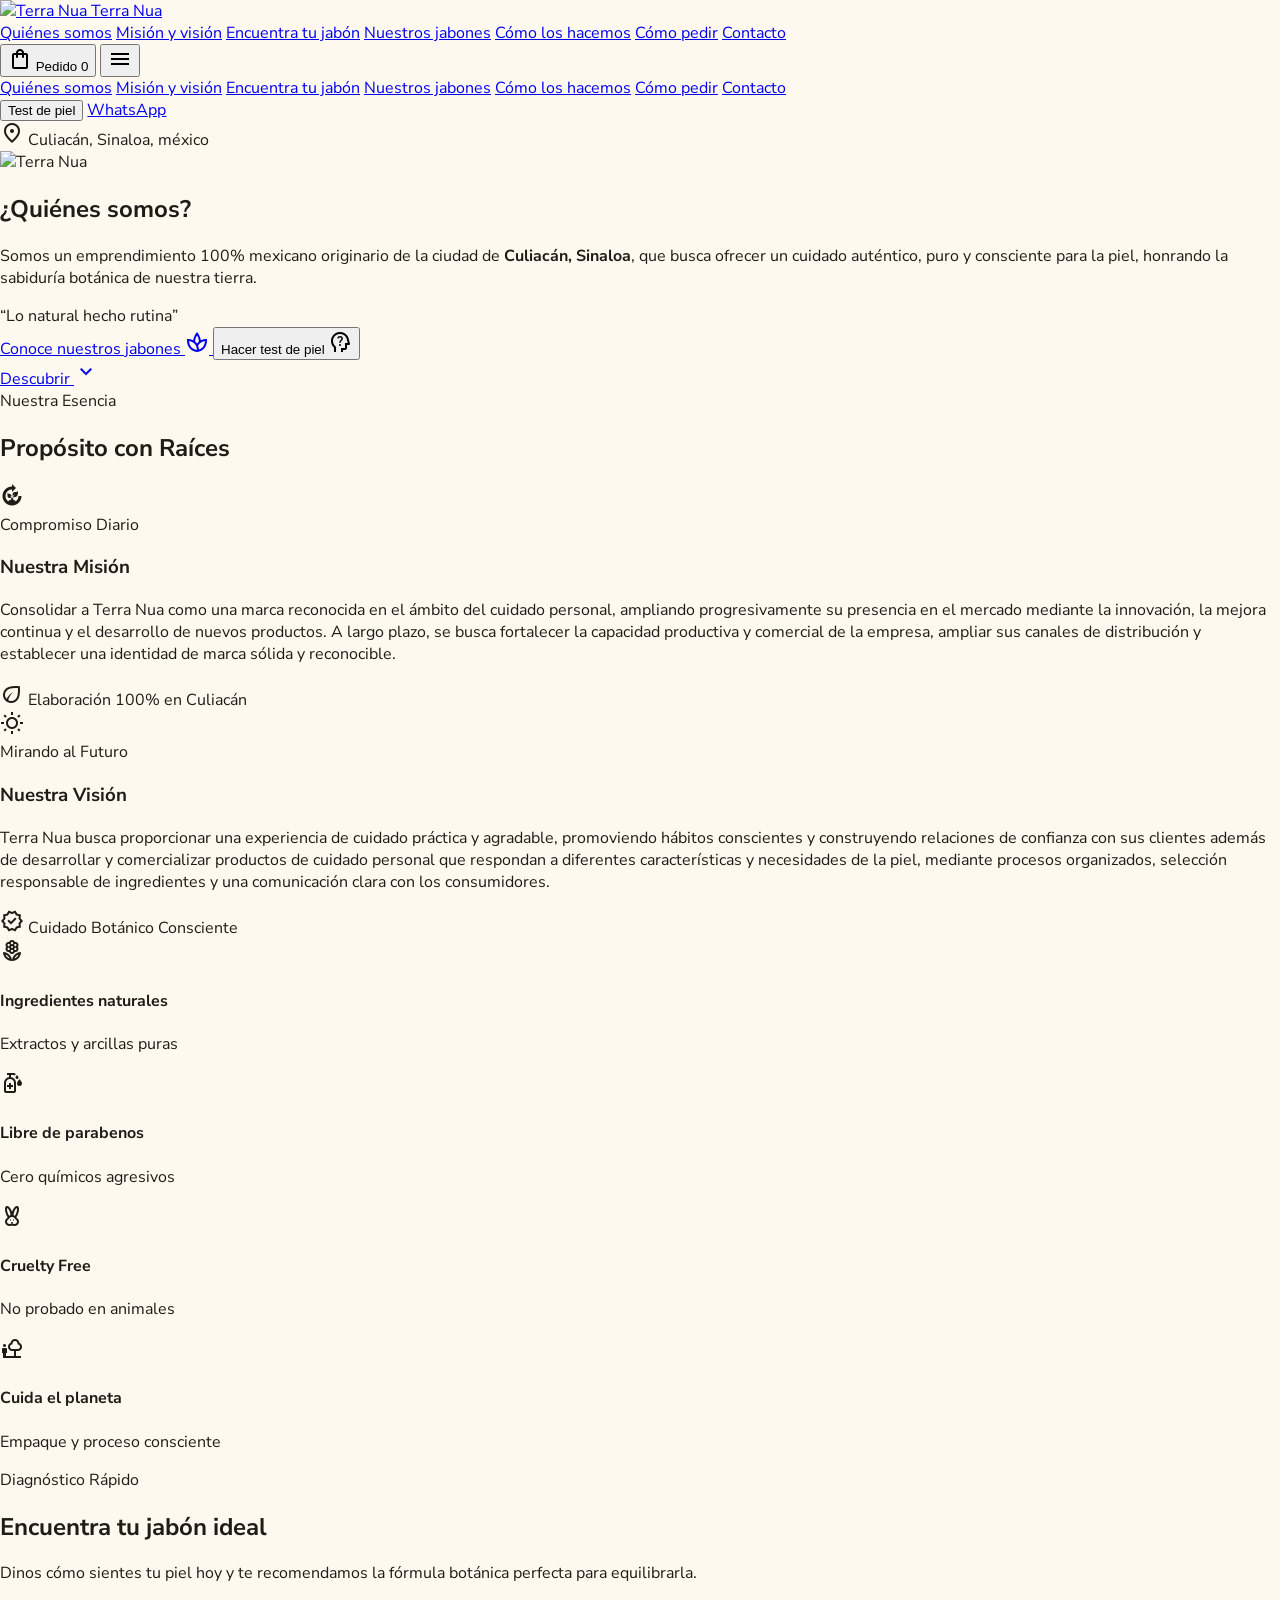
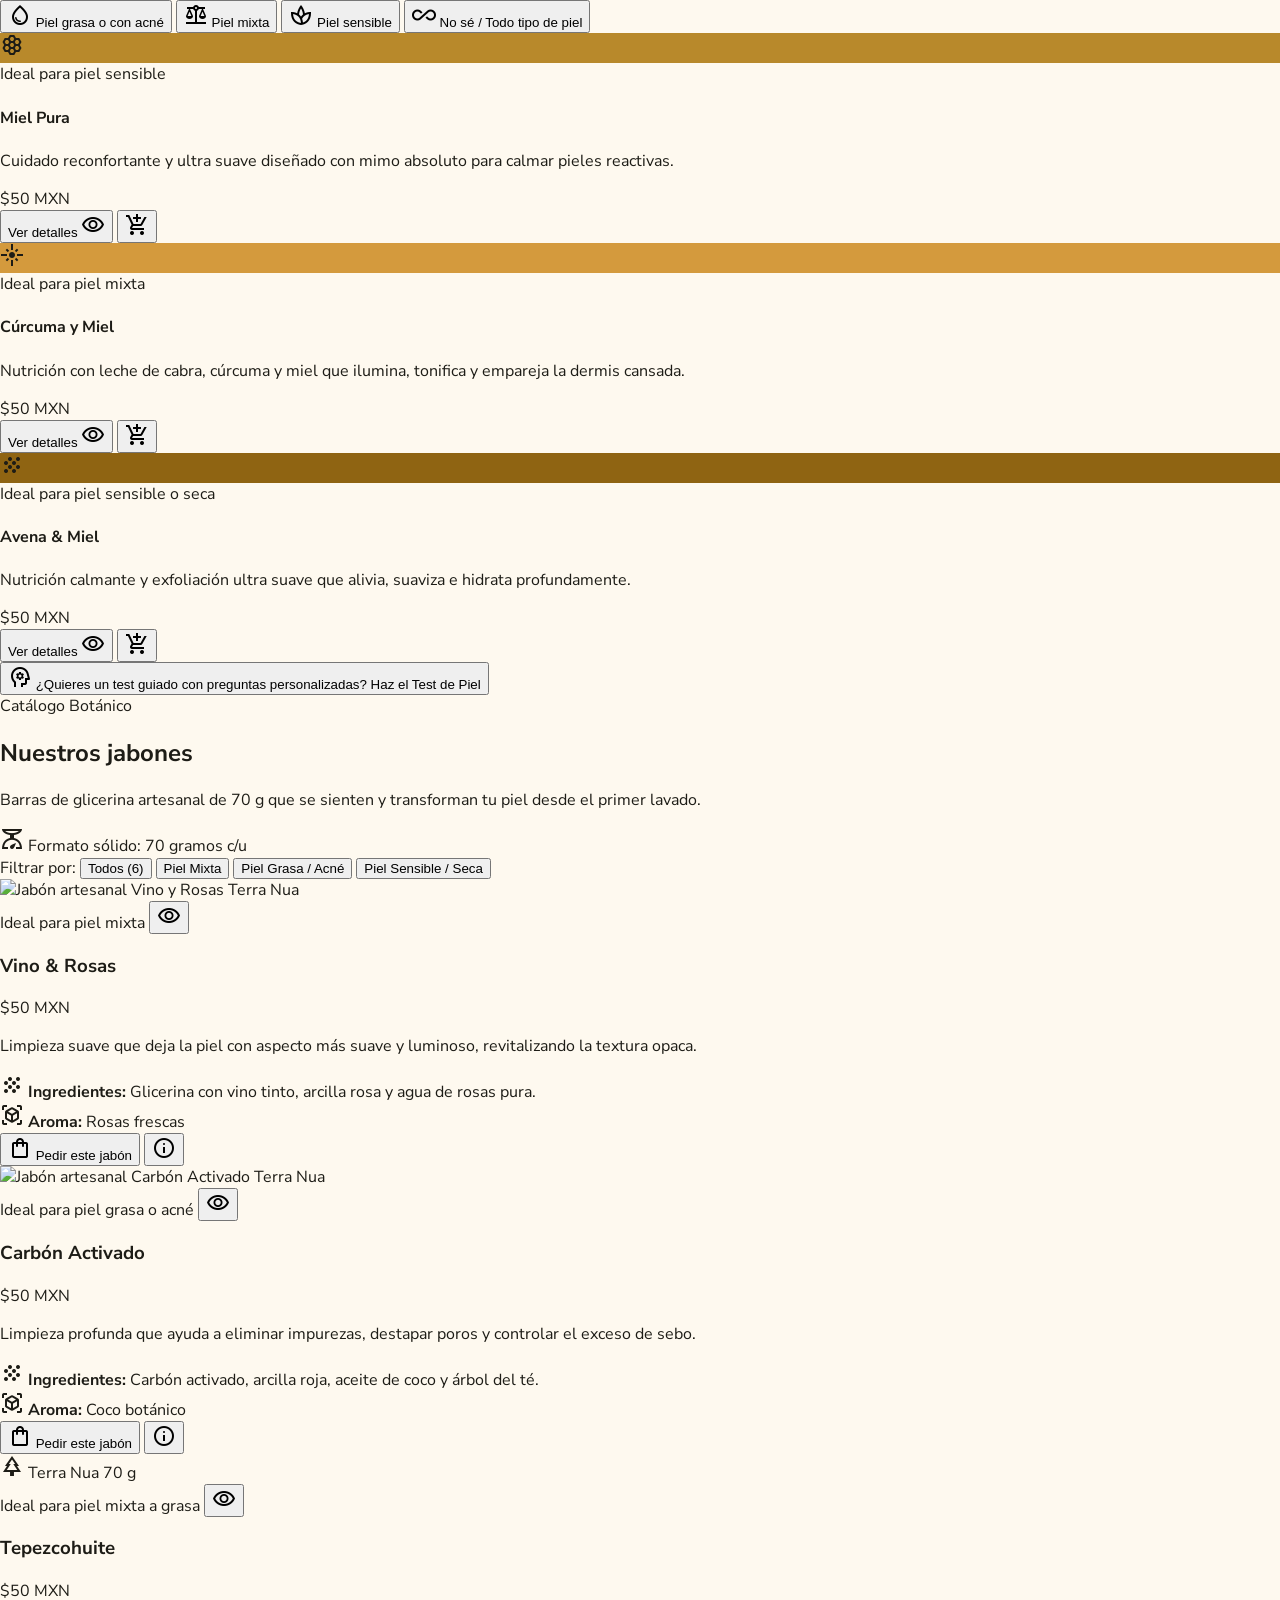
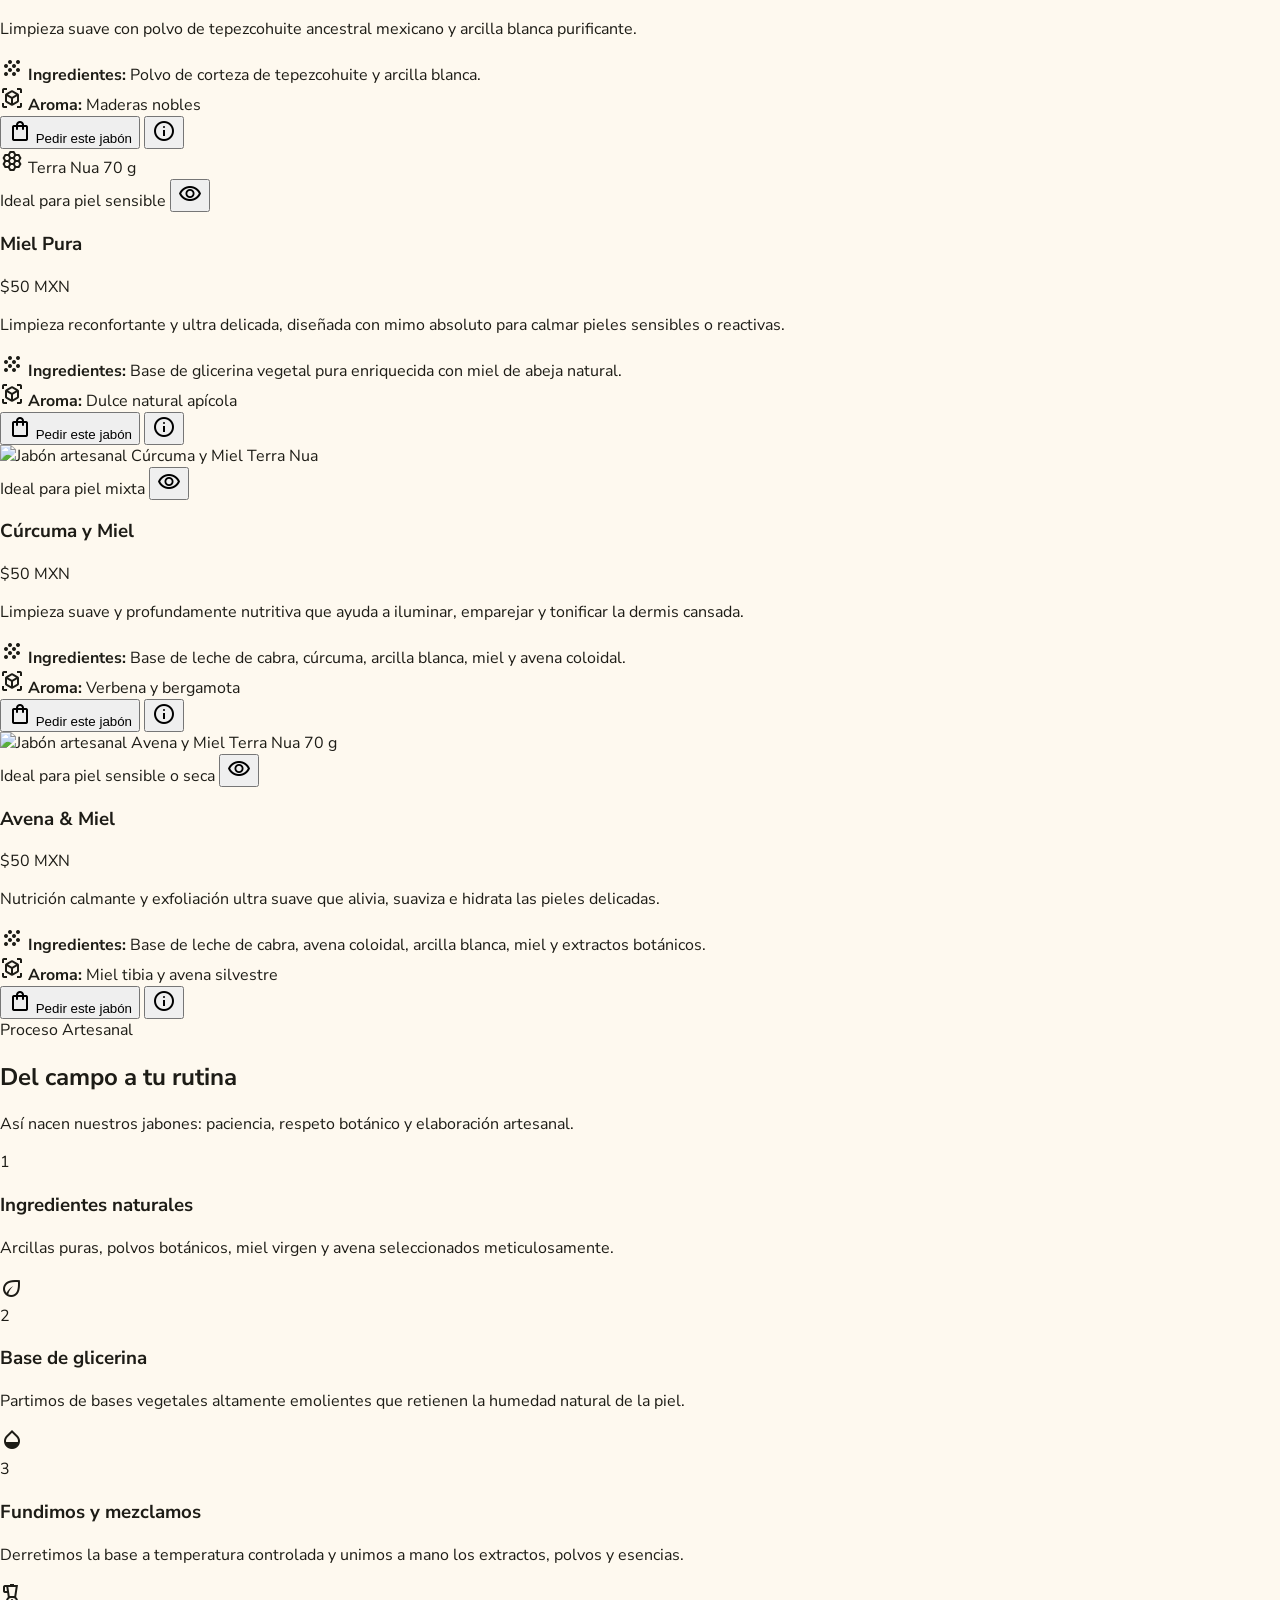
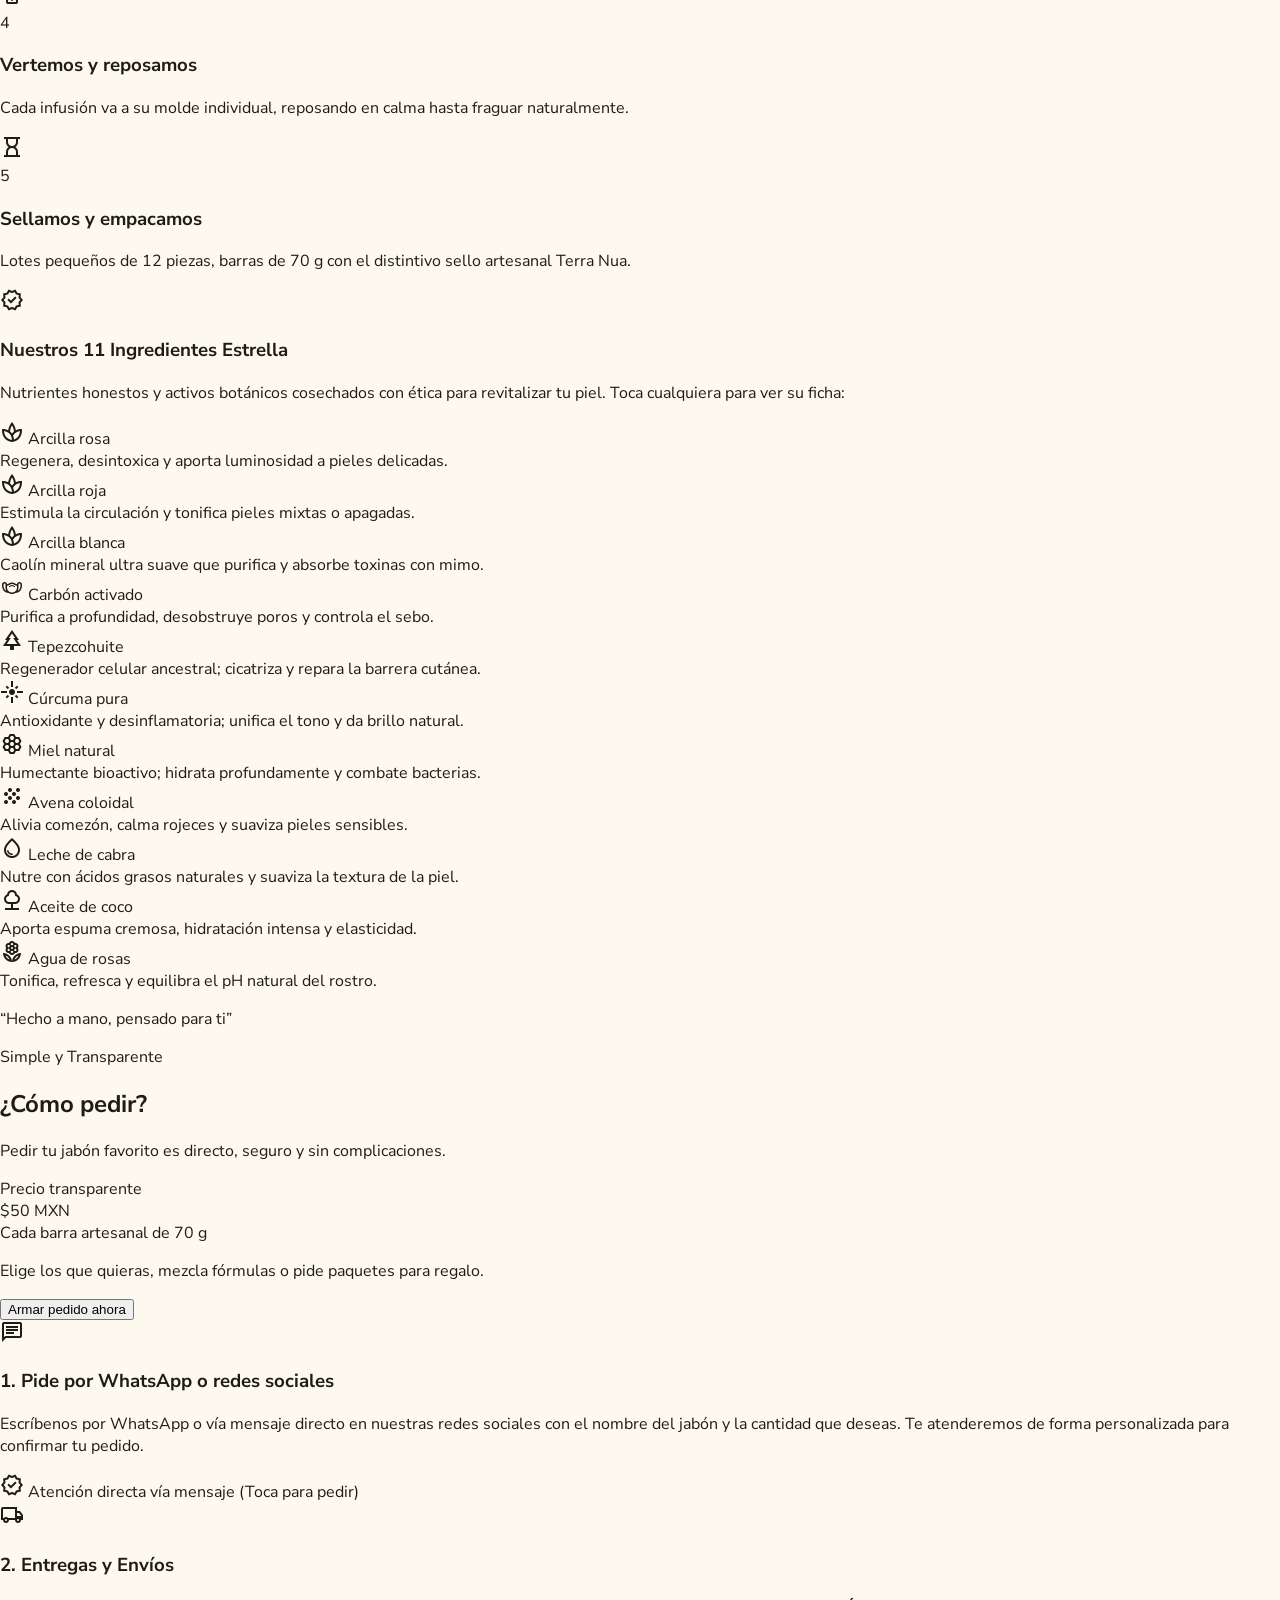
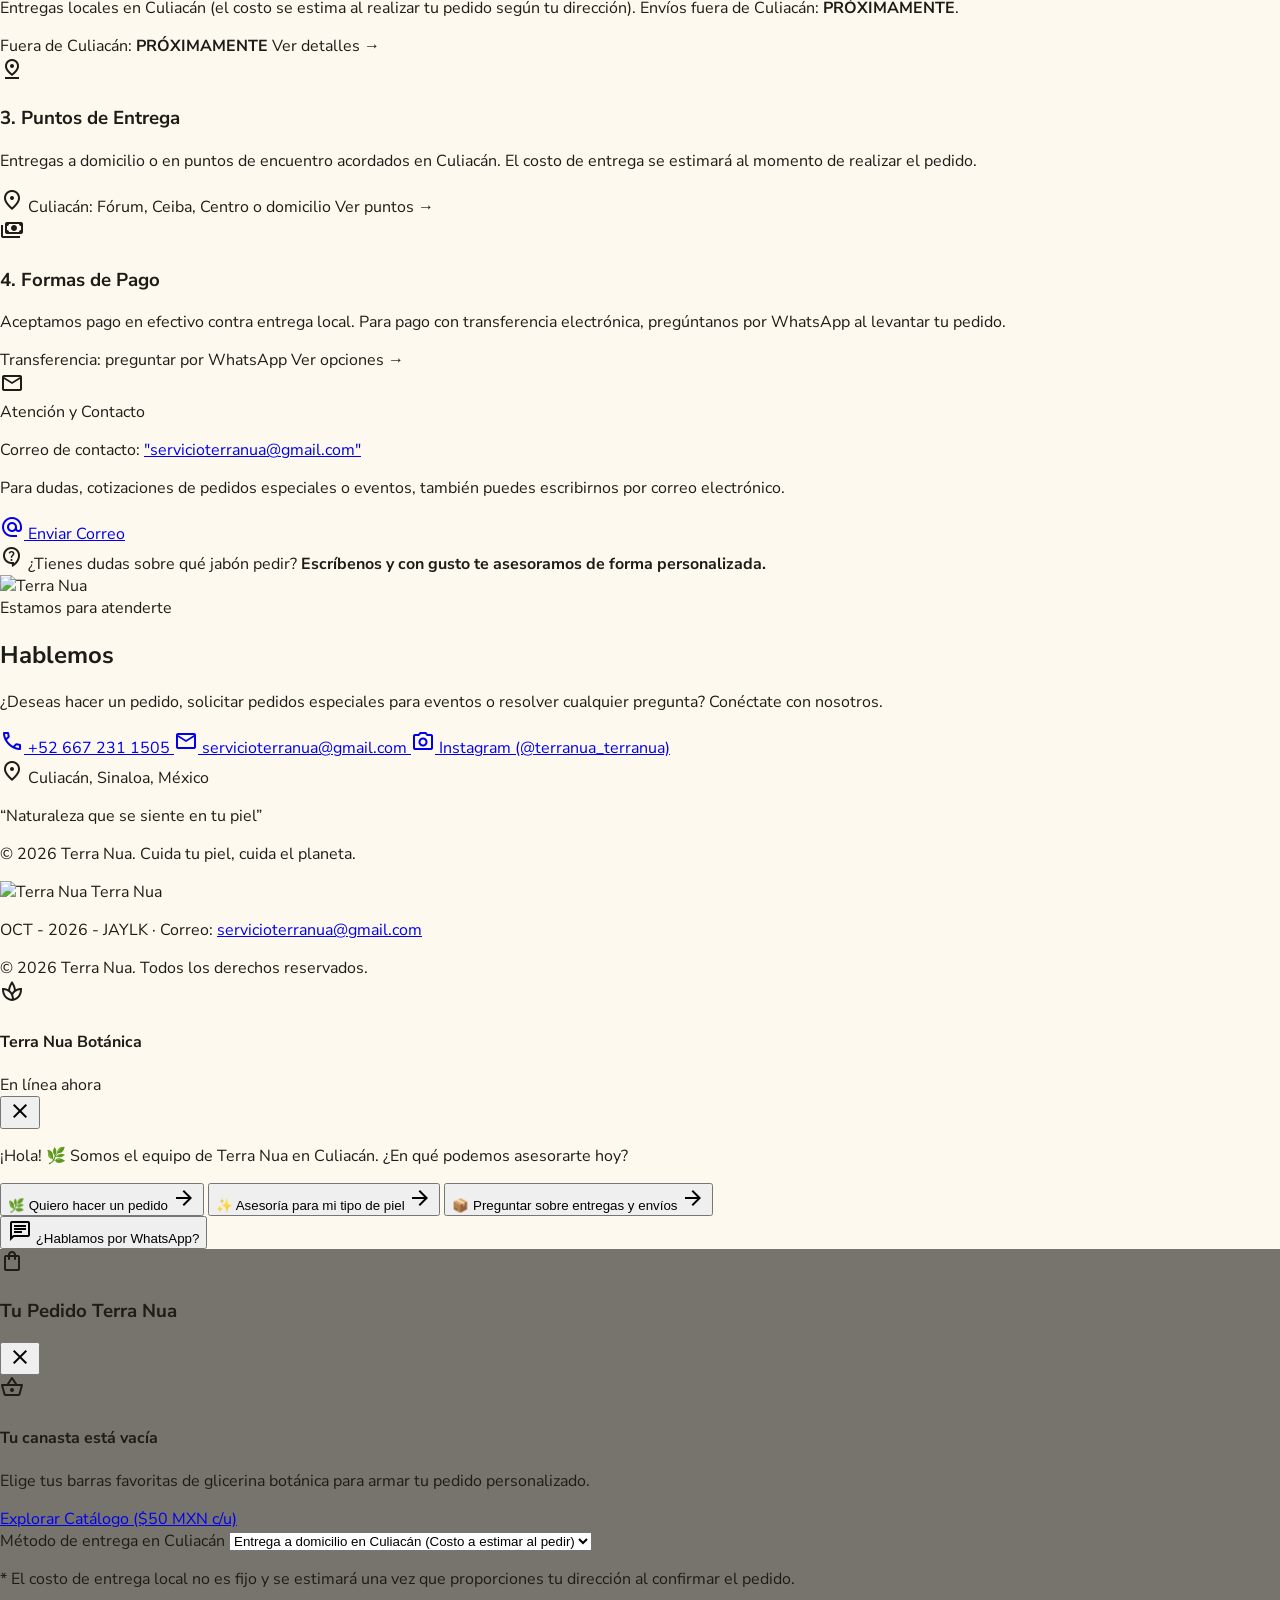
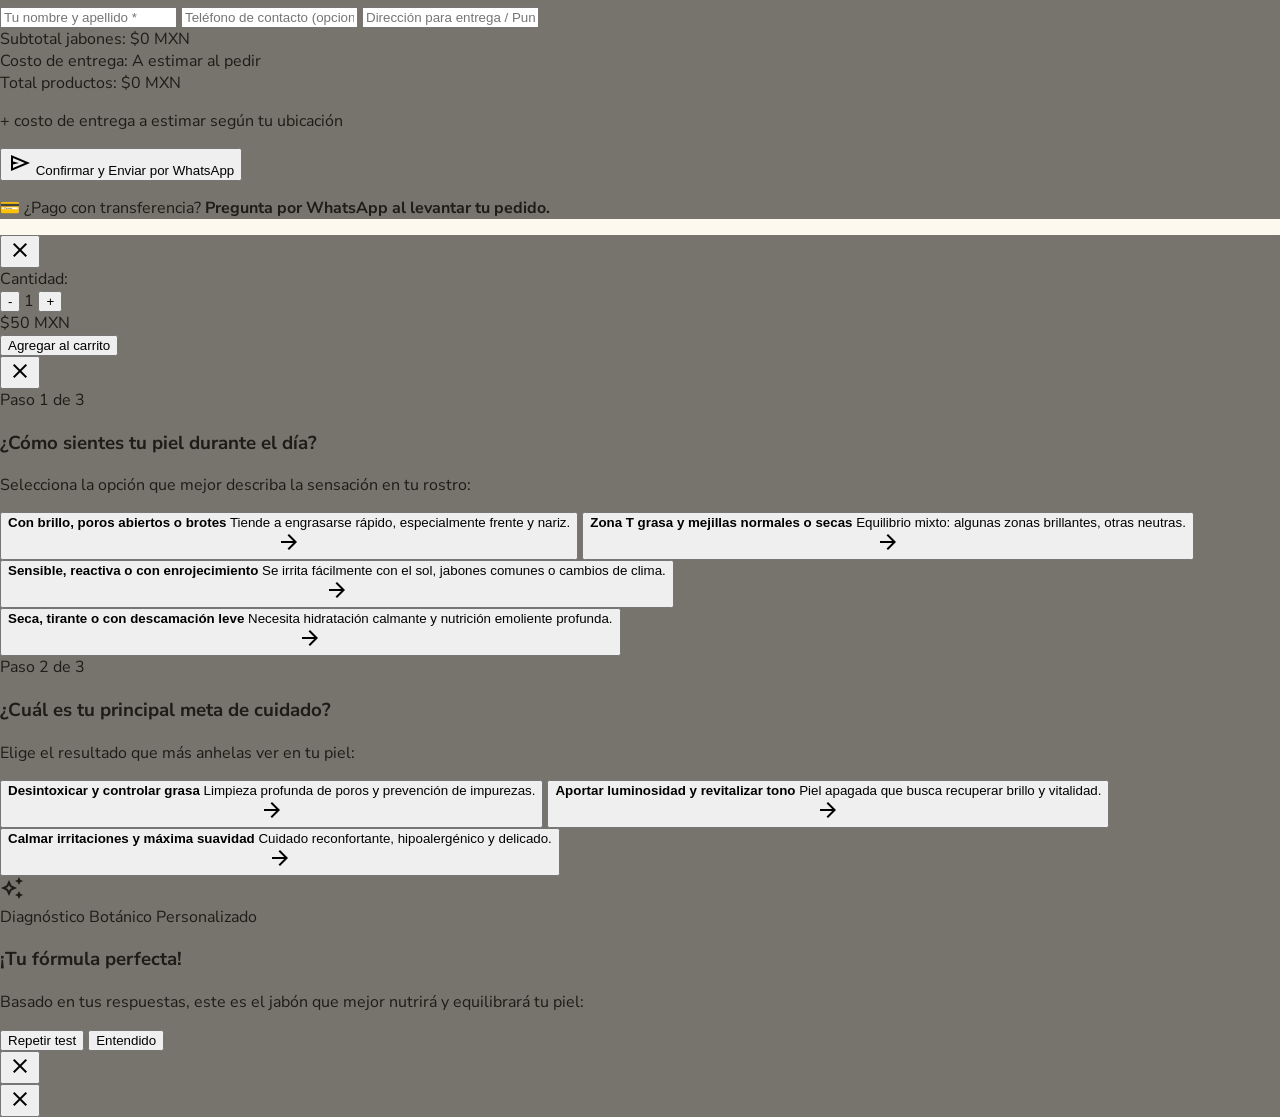
==== code.html @ 0ef9154b "Add files via upload" ====
<!DOCTYPE html>
<html lang="es" class="scroll-smooth">
<head>
  <meta charset="utf-8">
  <meta content="width=device-width, initial-scale=1.0" name="viewport">
  <title>Terra Nua | Jabones Artesanales Botánicos - Culiacán, Sinaloa</title>
  <meta name="description" content="Jabones artesanales botánicos de 70g hechos a mano en Culiacán, Sinaloa. Ingredientes naturales, puros y conscientes para el cuidado de tu piel.">
  
  <!-- Favicon -->
  <link rel="icon" type="image/png" href="https://lh3.googleusercontent.com/aida-public/[base64]">
  
  <!-- Fonts & Icons -->
  <link rel="preconnect" href="https://fonts.googleapis.com">
  <link rel="preconnect" href="https://fonts.gstatic.com" crossorigin="">
  <link href="https://fonts.googleapis.com/css2?family=Nunito+Sans:ital,opsz,wght@0,6..12,300..900;1,6..12,300..900&amp;family=Playfair+Display:ital,wght@0,400..900;1,400..900&amp;display=swap" rel="stylesheet">
  <link href="https://fonts.googleapis.com/css2?family=Material+Symbols+Outlined:opsz,wght,FILL,GRAD@20..48,100..700,0..1,-50..200" rel="stylesheet">

  <style>
    @layer base {
      html, body {
        margin: 0;
        padding: 0;
      }
      body {
        background-color: #fef9ef;
        color: #1d1c16;
        font-family: 'Nunito Sans', sans-serif;
      }
    }
    
    /* Custom Scrollbar */
    ::-webkit-scrollbar {
      width: 8px;
    }
    ::-webkit-scrollbar-track {
      background: #f8f3e9;
    }
    ::-webkit-scrollbar-thumb {
      background: #c4c8bb;
      border-radius: 4px;
    }
    ::-webkit-scrollbar-thumb:hover {
      background: #74796d;
    }

    /* Animation Utilities */
    @keyframes pulseSoft {
      0%, 100% { transform: scale(1); opacity: 1; }
      50% { transform: scale(1.05); opacity: 0.9; }
    }
    .animate-pulse-soft {
      animation: pulseSoft 2.5s infinite ease-in-out;
    }

    /* Modal Backdrop */
    .modal-backdrop {
      background: rgba(29, 28, 22, 0.6);
      backdrop-filter: blur(6px);
    }
  </style>

  <script src="https://cdn.tailwindcss.com"></script>
  <script id="tailwind-config">
    tailwind.config = {
      darkMode: "class",
      theme: {
        extend: {
          colors: {
            "surface-tint": "#4a6638",
            "surface": "#fef9ef",
            "error-container": "#ffdad6",
            "inverse-primary": "#afd098",
            "on-tertiary-fixed-variant": "#5e4100",
            "on-secondary-fixed": "#390c00",
            "inverse-on-surface": "#f5f0e6",
            "on-tertiary-fixed": "#271900",
            "on-secondary-container": "#78351e",
            "on-primary": "#ffffff",
            "secondary": "#934a31",
            "primary-container": "#2f4a1f",
            "on-error": "#ffffff",
            "on-secondary-fixed-variant": "#75331c",
            "on-primary-fixed": "#082100",
            "primary-fixed": "#cbedb2",
            "outline": "#74796d",
            "on-error-container": "#93000a",
            "on-surface": "#1d1c16",
            "surface-container-low": "#f8f3e9",
            "surface-container": "#f2ede3",
            "secondary-container": "#fea182",
            "background": "#fef9ef",
            "surface-variant": "#e7e2d8",
            "on-primary-fixed-variant": "#334e22",
            "on-primary-container": "#99b983",
            "on-background": "#1d1c16",
            "primary": "#19330a",
            "primary-fixed-dim": "#afd098",
            "tertiary-fixed-dim": "#f3be5b",
            "error": "#ba1a1a",
            "outline-variant": "#c4c8bb",
            "on-tertiary": "#ffffff",
            "surface-container-lowest": "#ffffff",
            "surface-container-high": "#ede8de",
            "secondary-fixed": "#ffdbd0",
            "secondary-fixed-dim": "#ffb59d",
            "on-surface-variant": "#43483e",
            "tertiary-container": "#5a3e00",
            "tertiary-fixed": "#ffdea9",
            "tertiary": "#3d2900",
            "on-tertiary-container": "#dba847",
            "surface-dim": "#dedad0",
            "surface-container-highest": "#e7e2d8",
            "inverse-surface": "#32302a",
            "on-secondary": "#ffffff",
            "surface-bright": "#fef9ef"
          },
          borderRadius: {
            "DEFAULT": "0.25rem",
            "lg": "0.5rem",
            "xl": "0.75rem",
            "2xl": "1rem",
            "3xl": "1.5rem",
            "full": "9999px"
          },
          spacing: {
            "space-lg": "1.5rem",
            "space-xl": "2.5rem",
            "space-md": "1rem",
            "margin-mobile": "1.25rem",
            "gutter-mobile": "1rem",
            "space-sm": "0.5rem",
            "space-2xl": "4rem",
            "gutter": "1.5rem",
            "margin": "3rem",
            "space-xs": "0.25rem"
          },
          fontFamily: {
            "headline-lg-mobile": ["Playfair Display", "serif"],
            "label-sm": ["Nunito Sans", "sans-serif"],
            "headline-sm": ["Playfair Display", "serif"],
            "label-lg": ["Nunito Sans", "sans-serif"],
            "headline-md": ["Playfair Display", "serif"],
            "display-mobile": ["Playfair Display", "serif"],
            "title-md": ["Nunito Sans", "sans-serif"],
            "headline-lg": ["Playfair Display", "serif"],
            "title-lg": ["Nunito Sans", "sans-serif"],
            "body-sm": ["Nunito Sans", "sans-serif"],
            "body-md": ["Nunito Sans", "sans-serif"],
            "body-lg": ["Nunito Sans", "sans-serif"],
            "display": ["Playfair Display", "serif"]
          },
          fontSize: {
            "headline-lg-mobile": ["1.75rem", { "lineHeight": "2.25rem", "fontWeight": "600" }],
            "label-sm": ["0.75rem", { "lineHeight": "1rem", "letterSpacing": "0.06em", "fontWeight": "600" }],
            "headline-sm": ["1.25rem", { "lineHeight": "1.75rem", "fontWeight": "500" }],
            "label-lg": ["0.875rem", { "lineHeight": "1.25rem", "letterSpacing": "0.04em", "fontWeight": "600" }],
            "headline-md": ["1.75rem", { "lineHeight": "2.25rem", "fontWeight": "500" }],
            "display-mobile": ["2.25rem", { "lineHeight": "2.75rem", "letterSpacing": "-0.01em", "fontWeight": "600" }],
            "title-md": ["1rem", { "lineHeight": "1.5rem", "fontWeight": "600" }],
            "headline-lg": ["2.5rem", { "lineHeight": "3rem", "letterSpacing": "-0.01em", "fontWeight": "600" }],
            "title-lg": ["1.125rem", { "lineHeight": "1.625rem", "fontWeight": "700" }],
            "body-sm": ["0.875rem", { "lineHeight": "1.375rem", "fontWeight": "400" }],
            "body-md": ["1rem", { "lineHeight": "1.6rem", "fontWeight": "400" }],
            "body-lg": ["1.125rem", { "lineHeight": "1.75rem", "fontWeight": "400" }],
            "display": ["3.5rem", { "lineHeight": "4rem", "letterSpacing": "-0.02em", "fontWeight": "600" }]
          }
        }
      }
    };
  </script>
</head>
<body class="bg-surface font-body-md text-on-surface antialiased min-h-screen relative selection:bg-primary-container selection:text-on-primary-container">

  <!-- ==================== NAVEGACIÓN SUPERIOR (STICKY) ==================== -->
  <header class="fixed top-0 left-0 right-0 z-50 bg-surface/90 backdrop-blur-xl shadow-[0_1px_8px_rgba(0,0,0,0.04)] border-b border-surface-container transition-all" id="main-header">
    <div class="h-20 max-w-7xl mx-auto px-6 lg:px-12 flex items-center justify-between">
      
      <!-- Logotipo & Nombre -->
      <a class="flex items-center gap-3 group" href="#quienes-somos" aria-label="Ir al inicio">
        <img alt="Terra Nua" class="h-12 w-12 object-contain rounded-full ring-2 ring-primary/20 group-hover:ring-primary/50 transition-all duration-300" src="https://lh3.googleusercontent.com/aida-public/[base64]">
        <span class="font-headline-sm text-primary tracking-tight font-semibold hidden sm:inline-block">Terra Nua</span>
      </a>

      <!-- Menú de Navegación de Escritorio -->
      <nav class="hidden xl:flex items-center gap-1 lg:gap-2" id="desktop-nav">
        <a class="nav-item font-label-lg text-label-lg text-on-surface-variant hover:text-on-surface hover:bg-surface-container transition-all py-2 px-3 rounded-lg" data-path="quienes-somos" href="#quienes-somos">Quiénes somos</a>
        <a class="nav-item font-label-lg text-label-lg text-on-surface-variant hover:text-on-surface hover:bg-surface-container transition-all py-2 px-3 rounded-lg" data-path="mision-vision" href="#mision-vision">Misión y visión</a>
        <a class="nav-item font-label-lg text-label-lg text-on-surface-variant hover:text-on-surface hover:bg-surface-container transition-all py-2 px-3 rounded-lg" data-path="encuentra-tu-jabon" href="#encuentra-tu-jabon">Encuentra tu jabón</a>
        <a class="nav-item font-label-lg text-label-lg text-on-surface-variant hover:text-on-surface hover:bg-surface-container transition-all py-2 px-3 rounded-lg" data-path="nuestros-jabones" href="#nuestros-jabones">Nuestros jabones</a>
        <a class="nav-item font-label-lg text-label-lg text-on-surface-variant hover:text-on-surface hover:bg-surface-container transition-all py-2 px-3 rounded-lg" data-path="como-los-hacemos" href="#como-los-hacemos">Cómo los hacemos</a>
        <a class="nav-item font-label-lg text-label-lg text-on-surface-variant hover:text-on-surface hover:bg-surface-container transition-all py-2 px-3 rounded-lg" data-path="como-pedir" href="#como-pedir">Cómo pedir</a>
        <a class="nav-item font-label-lg text-label-lg text-on-surface-variant hover:text-on-surface hover:bg-surface-container transition-all py-2 px-3 rounded-lg" data-path="contacto" href="#contacto">Contacto</a>
      </nav>

      <!-- Botones de Acción: Carrito y Menú Móvil -->
      <div class="flex items-center gap-3">
        <!-- Botón de Carrito de Compras -->
        <button id="open-cart-btn" class="relative flex items-center gap-2 px-3.5 py-2 rounded-full bg-surface-container hover:bg-surface-container-high text-primary font-label-lg text-label-lg transition-all shadow-xs group" aria-label="Abrir carrito de compras">
          <span class="material-symbols-outlined text-xl group-hover:scale-110 transition-transform">shopping_bag</span>
          <span class="hidden sm:inline font-semibold">Pedido</span>
          <span id="cart-badge" class="bg-secondary text-white text-[11px] font-bold px-2 py-0.5 rounded-full min-w-[20px] text-center">0</span>
        </button>

        <!-- Botón Hamburguesa Móvil -->
        <button id="mobile-menu-btn" class="xl:hidden p-2 rounded-lg text-on-surface hover:bg-surface-container transition-colors" aria-label="Abrir menú de navegación">
          <span class="material-symbols-outlined text-2xl" id="menu-icon">menu</span>
        </button>
      </div>

    </div>

    <!-- Menú Desplegable Móvil -->
    <div id="mobile-menu" class="hidden xl:hidden bg-surface-container-low border-b border-surface-container px-6 py-5 shadow-lg">
      <div class="flex flex-col gap-2">
        <a class="mobile-nav-link py-2.5 px-4 rounded-lg font-label-lg text-primary hover:bg-surface-container transition-colors" href="#quienes-somos">Quiénes somos</a>
        <a class="mobile-nav-link py-2.5 px-4 rounded-lg font-label-lg text-primary hover:bg-surface-container transition-colors" href="#mision-vision">Misión y visión</a>
        <a class="mobile-nav-link py-2.5 px-4 rounded-lg font-label-lg text-primary hover:bg-surface-container transition-colors" href="#encuentra-tu-jabon">Encuentra tu jabón</a>
        <a class="mobile-nav-link py-2.5 px-4 rounded-lg font-label-lg text-primary hover:bg-surface-container transition-colors" href="#nuestros-jabones">Nuestros jabones</a>
        <a class="mobile-nav-link py-2.5 px-4 rounded-lg font-label-lg text-primary hover:bg-surface-container transition-colors" href="#como-los-hacemos">Cómo los hacemos</a>
        <a class="mobile-nav-link py-2.5 px-4 rounded-lg font-label-lg text-primary hover:bg-surface-container transition-colors" href="#como-pedir">Cómo pedir</a>
        <a class="mobile-nav-link py-2.5 px-4 rounded-lg font-label-lg text-primary hover:bg-surface-container transition-colors" href="#contacto">Contacto</a>
        <div class="pt-3 border-t border-surface-container flex gap-3">
          <button onclick="openSkinQuizModal()" class="flex-1 py-2.5 px-4 rounded-lg bg-surface-container text-primary font-label-lg font-semibold text-center hover:bg-surface-container-high">
            Test de piel
          </button>
          <a href="https://wa.me/526672311505?text=Hola%20Terra%20Nua%2C%20quisiera%20pedir%20informaci%C3%B3n" target="_blank" rel="noopener noreferrer" class="flex-1 py-2.5 px-4 rounded-lg bg-primary text-on-primary font-label-lg font-semibold text-center hover:bg-secondary">
            WhatsApp
          </a>
        </div>
      </div>
    </div>
  </header>

  <!-- ==================== CONTENIDO PRINCIPAL ==================== -->
  <main class="w-full pt-20 bg-surface">
    <div class="flex flex-col w-full text-on-surface">

      <!-- ==================== 1. HERO / ¿QUIÉNES SOMOS? ==================== -->
      <section class="relative w-full overflow-hidden bg-surface py-20 lg:py-28 flex flex-col items-center justify-center text-center px-6 lg:px-12" id="quienes-somos">
        <!-- Ambient subtle background decorative botanical blobs -->
        <div class="absolute -top-24 -left-24 w-96 h-96 rounded-full bg-primary/5 blur-3xl pointer-events-none"></div>
        <div class="absolute -bottom-24 -right-24 w-96 h-96 rounded-full bg-secondary-container/20 blur-3xl pointer-events-none"></div>

        <div class="relative max-w-4xl mx-auto flex flex-col items-center">
          
          <!-- Badge de Origen -->
          <div class="inline-flex items-center gap-2 px-4 py-1.5 rounded-full bg-surface-container text-on-surface-variant font-label-sm text-label-sm uppercase tracking-wider mb-8 shadow-sm">
            <span class="material-symbols-outlined text-sm text-secondary">location_on</span>
            <span>Culiacán, Sinaloa, méxico</span>
          </div>

          <!-- Logotipo Emblemático -->
          <div class="mb-8 w-32 h-32 md:w-40 md:h-40 rounded-full bg-surface-container-lowest p-4 shadow-[0_8px_30px_rgba(47,74,31,0.08)] flex items-center justify-center transform hover:scale-105 transition-transform duration-500 cursor-pointer" onclick="window.scrollTo({top: 0, behavior: 'smooth'})" title="Terra Nua">
            <img alt="Terra Nua" class="w-full h-full object-contain rounded-full" src="https://lh3.googleusercontent.com/aida-public/[base64]">
          </div>

          <!-- Título Grande Serif -->
          <h1 class="font-headline-lg text-headline-lg text-primary tracking-tight mb-4 max-w-2xl">
            ¿Quiénes somos?
          </h1>

          <!-- Reseña -->
          <p class="font-body-lg text-body-lg text-on-surface-variant max-w-2xl leading-relaxed mb-6">
            Somos un emprendimiento 100% mexicano originario de la ciudad de <strong class="text-primary font-semibold">Culiacán, Sinaloa</strong>, que busca ofrecer un cuidado auténtico, puro y consciente para la piel, honrando la sabiduría botánica de nuestra tierra.
          </p>

          <!-- Eslogan en Cursiva -->
          <div class="font-headline-md text-headline-md text-secondary italic mb-10 tracking-normal">
            “Lo natural hecho rutina”
          </div>

          <!-- Botón de Acción Principal -->
          <div class="flex flex-col sm:flex-row items-center gap-4">
            <a class="inline-flex items-center justify-center gap-3 px-8 py-4 rounded-lg bg-primary text-on-primary font-title-md text-title-md hover:bg-secondary transition-all shadow-[0_8px_20px_-4px_rgba(47,74,31,0.25)] hover:shadow-lg transform hover:-translate-y-0.5 active:translate-y-0" href="#nuestros-jabones">
              <span>Conoce nuestros jabones</span>
              <span class="material-symbols-outlined text-[20px]">spa</span>
            </a>
            <button onclick="openSkinQuizModal()" class="inline-flex items-center justify-center gap-2 px-6 py-4 rounded-lg bg-surface-container text-primary font-title-md text-title-md hover:bg-surface-container-high transition-colors shadow-xs transform hover:-translate-y-0.5">
              <span>Hacer test de piel</span>
              <span class="material-symbols-outlined text-[20px]">psychology_alt</span>
            </button>
          </div>

          <!-- Indicador animado de scroll -->
          <a class="mt-16 flex flex-col items-center text-on-surface-variant hover:text-primary transition-colors group cursor-pointer" href="#mision-vision" aria-label="Bajar a la siguiente sección">
            <span class="font-label-sm text-label-sm uppercase tracking-widest mb-2 opacity-75">Descubrir</span>
            <span class="material-symbols-outlined text-2xl animate-bounce">expand_more</span>
          </a>

        </div>
      </section>

      <!-- ==================== 2. MISIÓN Y VISIÓN ==================== -->
      <section class="w-full py-20 bg-surface-container-low px-6 lg:px-12" id="mision-vision">
        <div class="max-w-6xl mx-auto">
          
          <div class="text-center max-w-2xl mx-auto mb-16">
            <span class="font-label-sm text-label-sm uppercase tracking-widest text-secondary font-bold">Nuestra Esencia</span>
            <h2 class="font-headline-lg text-headline-lg text-primary mt-2">Propósito con Raíces</h2>
            <div class="w-12 h-0.5 bg-secondary mx-auto mt-4 rounded-full"></div>
          </div>

          <!-- Tarjetas Misión & Visión -->
          <div class="grid grid-cols-1 md:grid-cols-2 gap-8 mb-16">
            
            <!-- Misión -->
            <div class="bg-surface-container-lowest p-8 lg:p-10 rounded-xl shadow-[0_4px_16px_-2px_rgba(107,74,58,0.06)] flex flex-col justify-between relative overflow-hidden group hover:shadow-md transition-shadow">
              <div class="absolute -right-8 -top-8 w-28 h-28 bg-surface-container-low rounded-full pointer-events-none group-hover:scale-110 transition-transform"></div>
              <div>
                <div class="w-14 h-14 rounded-lg bg-surface-container flex items-center justify-center text-primary mb-6 shadow-xs">
                  <span class="material-symbols-outlined text-3xl">compost</span>
                </div>
                <span class="font-label-sm text-label-sm uppercase tracking-wider text-secondary font-bold">Compromiso Diario</span>
                <h3 class="font-headline-sm text-headline-sm text-primary mt-1 mb-4">Nuestra Misión</h3>
                <p class="font-body-md text-body-md text-on-surface-variant leading-relaxed">
                  Consolidar a Terra Nua como una marca reconocida en el ámbito del cuidado personal, ampliando progresivamente su presencia en el mercado mediante la innovación, la mejora continua y el desarrollo de nuevos productos. A largo plazo, se busca fortalecer la capacidad productiva y comercial de la empresa, ampliar sus canales de distribución y establecer una identidad de marca sólida y reconocible.
                </p>
              </div>
              <div class="mt-8 pt-4 border-t border-surface-container flex items-center gap-2 text-primary font-label-lg text-label-lg">
                <span class="material-symbols-outlined text-lg text-secondary">eco</span>
                <span class="font-semibold text-xs tracking-wider uppercase">Elaboración 100% en Culiacán</span>
              </div>
            </div>

            <!-- Visión -->
            <div class="bg-surface-container-lowest p-8 lg:p-10 rounded-xl shadow-[0_4px_16px_-2px_rgba(107,74,58,0.06)] flex flex-col justify-between relative overflow-hidden group hover:shadow-md transition-shadow">
              <div class="absolute -right-8 -top-8 w-28 h-28 bg-surface-container-low rounded-full pointer-events-none group-hover:scale-110 transition-transform"></div>
              <div>
                <div class="w-14 h-14 rounded-lg bg-surface-container flex items-center justify-center text-secondary mb-6 shadow-xs">
                  <span class="material-symbols-outlined text-3xl">wb_sunny</span>
                </div>
                <span class="font-label-sm text-label-sm uppercase tracking-wider text-secondary font-bold">Mirando al Futuro</span>
                <h3 class="font-headline-sm text-headline-sm text-primary mt-1 mb-4">Nuestra Visión</h3>
                <p class="font-body-md text-body-md text-on-surface-variant leading-relaxed">
                  Terra Nua busca proporcionar una experiencia de cuidado práctica y agradable, promoviendo hábitos conscientes y construyendo relaciones de confianza con sus clientes además de desarrollar y comercializar productos de cuidado personal que respondan a diferentes características y necesidades de la piel, mediante procesos organizados, selección responsable de ingredientes y una comunicación clara con los consumidores.
                </p>
              </div>
              <div class="mt-8 pt-4 border-t border-surface-container flex items-center gap-2 text-primary font-label-lg text-label-lg">
                <span class="material-symbols-outlined text-lg text-secondary">verified</span>
                <span class="font-semibold text-xs tracking-wider uppercase">Cuidado Botánico Consciente</span>
              </div>
            </div>

          </div>

          <!-- 4 Sellos / Insignias de Calidad -->
          <div class="grid grid-cols-2 md:grid-cols-4 gap-4 lg:gap-6 bg-surface-container p-6 lg:p-8 rounded-xl shadow-sm">
            <div class="flex flex-col items-center text-center p-3 rounded-lg hover:bg-surface-container-high transition-colors cursor-pointer" onclick="showNotification('🌱 Extraemos el poder de arcillas puras y botánicos cosechados con respeto.')">
              <div class="w-12 h-12 rounded-full bg-surface-container-lowest flex items-center justify-center text-primary mb-3 shadow-xs">
                <span class="material-symbols-outlined text-2xl">local_florist</span>
              </div>
              <h4 class="font-title-md text-title-md text-primary font-bold">Ingredientes naturales</h4>
              <p class="font-body-sm text-body-sm text-on-surface-variant mt-1">Extractos y arcillas puras</p>
            </div>

            <div class="flex flex-col items-center text-center p-3 rounded-lg hover:bg-surface-container-high transition-colors cursor-pointer" onclick="showNotification('🧼 Fórmulas puras sin parabenos, sulfatos ni conservantes artificiales dañinos.')">
              <div class="w-12 h-12 rounded-full bg-surface-container-lowest flex items-center justify-center text-primary mb-3 shadow-xs">
                <span class="material-symbols-outlined text-2xl">sanitizer</span>
              </div>
              <h4 class="font-title-md text-title-md text-primary font-bold">Libre de parabenos</h4>
              <p class="font-body-sm text-body-sm text-on-surface-variant mt-1">Cero químicos agresivos</p>
            </div>

            <div class="flex flex-col items-center text-center p-3 rounded-lg hover:bg-surface-container-high transition-colors cursor-pointer" onclick="showNotification('🐰 Amor por la naturaleza: jamás testeamos en animales.')">
              <div class="w-12 h-12 rounded-full bg-surface-container-lowest flex items-center justify-center text-primary mb-3 shadow-xs">
                <span class="material-symbols-outlined text-2xl">cruelty_free</span>
              </div>
              <h4 class="font-title-md text-title-md text-primary font-bold">Cruelty Free</h4>
              <p class="font-body-sm text-body-sm text-on-surface-variant mt-1">No probado en animales</p>
            </div>

            <div class="flex flex-col items-center text-center p-3 rounded-lg hover:bg-surface-container-high transition-colors cursor-pointer" onclick="showNotification('🌍 Empaques biodegradables y elaboración consciente en lotes pequeños.')">
              <div class="w-12 h-12 rounded-full bg-surface-container-lowest flex items-center justify-center text-primary mb-3 shadow-xs">
                <span class="material-symbols-outlined text-2xl">nature_people</span>
              </div>
              <h4 class="font-title-md text-title-md text-primary font-bold">Cuida el planeta</h4>
              <p class="font-body-sm text-body-sm text-on-surface-variant mt-1">Empaque y proceso consciente</p>
            </div>
          </div>

        </div>
      </section>

      <!-- ==================== 3. ENCUENTRA TU JABÓN IDEAL (Selector Interactivo) ==================== -->
      <section class="w-full py-20 bg-surface px-6 lg:px-12" id="encuentra-tu-jabon">
        <div class="max-w-5xl mx-auto">
          
          <div class="text-center max-w-2xl mx-auto mb-12">
            <span class="font-label-sm text-label-sm uppercase tracking-widest text-secondary font-bold">Diagnóstico Rápido</span>
            <h2 class="font-headline-lg text-headline-lg text-primary mt-2">Encuentra tu jabón ideal</h2>
            <p class="font-body-md text-body-md text-on-surface-variant mt-3">
              Dinos cómo sientes tu piel hoy y te recomendamos la fórmula botánica perfecta para equilibrarla.
            </p>
          </div>

          <!-- Fila de Chips interactivos -->
          <div class="flex flex-wrap items-center justify-center gap-3 md:gap-4 mb-10" id="skin-filters">
            <button class="skin-tab-btn flex items-center gap-2.5 px-6 py-3.5 rounded-full font-label-lg text-label-lg transition-all duration-200 shadow-xs bg-surface-container text-on-surface hover:bg-surface-variant active:scale-95" data-type="grasa" type="button">
              <span class="material-symbols-outlined text-lg">water_drop</span>
              <span>Piel grasa o con acné</span>
            </button>
            <button class="skin-tab-btn flex items-center gap-2.5 px-6 py-3.5 rounded-full font-label-lg text-label-lg transition-all duration-200 shadow-xs bg-surface-container text-on-surface hover:bg-surface-variant active:scale-95" data-type="mixta" type="button">
              <span class="material-symbols-outlined text-lg">balance</span>
              <span>Piel mixta</span>
            </button>
            <button class="skin-tab-btn flex items-center gap-2.5 px-6 py-3.5 rounded-full font-label-lg text-label-lg transition-all duration-200 shadow-xs bg-surface-container text-on-surface hover:bg-surface-variant active:scale-95" data-type="sensible" type="button">
              <span class="material-symbols-outlined text-lg">spa</span>
              <span>Piel sensible</span>
            </button>
            <button class="skin-tab-btn flex items-center gap-2.5 px-6 py-3.5 rounded-full font-label-lg text-label-lg transition-all duration-200 bg-primary text-on-primary shadow-md active:scale-95" data-type="todo" type="button">
              <span class="material-symbols-outlined text-lg">all_inclusive</span>
              <span>No sé / Todo tipo de piel</span>
            </button>
          </div>

          <!-- Contenedor dinámico de recomendaciones -->
          <div class="min-h-[220px] transition-opacity duration-300" id="recommendation-results">
            <!-- Grid dinámico renderizado con JS -->
            <div class="grid grid-cols-1 md:grid-cols-2 lg:grid-cols-3 gap-6" id="results-grid">
              <!-- Rendered via JS dynamically -->
            </div>
          </div>

          <!-- Botón complementario para abrir test profundo -->
          <div class="mt-12 text-center">
            <button onclick="openSkinQuizModal()" class="inline-flex items-center gap-2 px-6 py-3 rounded-lg border border-secondary text-secondary hover:bg-secondary hover:text-white transition-all font-label-lg font-semibold text-label-lg shadow-xs">
              <span class="material-symbols-outlined text-xl">psychology</span>
              <span>¿Quieres un test guiado con preguntas personalizadas? Haz el Test de Piel</span>
            </button>
          </div>

        </div>
      </section>

      <!-- ==================== 4. NUESTROS JABONES (Catálogo Completo) ==================== -->
      <section class="w-full py-20 bg-surface-container-low px-6 lg:px-12" id="nuestros-jabones">
        <div class="max-w-7xl mx-auto">
          
          <div class="flex flex-col md:flex-row md:items-end justify-between mb-12 gap-6">
            <div>
              <span class="font-label-sm text-label-sm uppercase tracking-widest text-secondary font-bold">Catálogo Botánico</span>
              <h2 class="font-headline-lg text-headline-lg text-primary mt-2">Nuestros jabones</h2>
              <p class="font-body-md text-body-md text-on-surface-variant mt-2">
                Barras de glicerina artesanal de 70 g que se sienten y transforman tu piel desde el primer lavado.
              </p>
            </div>
            
            <div class="flex flex-wrap items-center gap-3">
              <div class="inline-flex items-center gap-2 px-4 py-2 rounded-lg bg-surface-container-lowest shadow-xs text-primary font-label-lg text-label-lg">
                <span class="material-symbols-outlined text-lg text-secondary">scale</span>
                <span>Formato sólido: 70 gramos c/u</span>
              </div>
            </div>
          </div>

          <!-- Filtro rápido de catálogo -->
          <div class="flex flex-wrap items-center gap-2 mb-10 pb-2 border-b border-surface-container">
            <span class="text-xs uppercase font-bold text-on-surface-variant tracking-wider mr-2">Filtrar por:</span>
            <button onclick="filterCatalog('todos')" class="catalog-filter-btn px-4 py-1.5 rounded-full text-xs font-bold uppercase tracking-wider bg-primary text-on-primary transition-all shadow-xs" data-filter="todos">Todos (6)</button>
            <button onclick="filterCatalog('mixta')" class="catalog-filter-btn px-4 py-1.5 rounded-full text-xs font-bold uppercase tracking-wider bg-surface-container text-on-surface hover:bg-surface-variant transition-all" data-filter="mixta">Piel Mixta</button>
            <button onclick="filterCatalog('grasa')" class="catalog-filter-btn px-4 py-1.5 rounded-full text-xs font-bold uppercase tracking-wider bg-surface-container text-on-surface hover:bg-surface-variant transition-all" data-filter="grasa">Piel Grasa / Acné</button>
            <button onclick="filterCatalog('sensible')" class="catalog-filter-btn px-4 py-1.5 rounded-full text-xs font-bold uppercase tracking-wider bg-surface-container text-on-surface hover:bg-surface-variant transition-all" data-filter="sensible">Piel Sensible / Seca</button>
          </div>

          <!-- Cuadrícula de 6 Jabones -->
          <div class="grid grid-cols-1 md:grid-cols-2 lg:grid-cols-3 gap-8" id="catalog-grid">

            <!-- 1. Vino & Rosas -->
            <div class="soap-card bg-surface-container-lowest rounded-xl overflow-hidden shadow-[0_4px_16px_-2px_rgba(107,74,58,0.06)] hover:shadow-[0_10px_24px_-4px_rgba(47,74,31,0.14)] transition-all flex flex-col justify-between group" data-category="mixta" id="jabon-vino">
              <div>
                <div class="h-52 bg-surface-container relative flex items-center justify-center overflow-hidden cursor-pointer" onclick="openProductModal('vino')">
                  <img alt="Jabón artesanal Vino y Rosas Terra Nua" class="w-full h-full object-cover transform group-hover:scale-105 transition-transform duration-500" src="https://lh3.googleusercontent.com/aida-public/[base64]">
                  <div class="absolute inset-0 bg-gradient-to-t from-black/20 via-transparent to-transparent"></div>
                  <span class="absolute top-4 left-4 px-3 py-1 rounded-full text-[11px] font-bold uppercase tracking-wider bg-surface/90 text-[#7A1F33] shadow-xs">Ideal para piel mixta</span>
                  <button class="absolute bottom-3 right-3 p-2 rounded-full bg-surface/80 text-primary opacity-0 group-hover:opacity-100 transition-opacity hover:bg-surface shadow-xs" title="Ver detalles amplios" onclick="event.stopPropagation(); openProductModal('vino');">
                    <span class="material-symbols-outlined text-lg">visibility</span>
                  </button>
                </div>
                <div class="p-6">
                  <div class="flex items-start justify-between gap-2 mb-2">
                    <h3 class="font-headline-sm text-headline-sm text-primary cursor-pointer hover:text-secondary transition-colors" onclick="openProductModal('vino')">Vino &amp; Rosas</h3>
                    <span class="font-title-lg text-title-lg text-secondary font-bold shrink-0">$50 MXN</span>
                  </div>
                  <p class="font-body-sm text-body-sm text-on-surface-variant mb-4 leading-relaxed">
                    Limpieza suave que deja la piel con aspecto más suave y luminoso, revitalizando la textura opaca.
                  </p>
                  <div class="space-y-2 py-3 bg-surface-container-low rounded-lg p-3 text-left">
                    <div class="flex items-start gap-2">
                      <span class="material-symbols-outlined text-secondary text-sm shrink-0 mt-0.5">grain</span>
                      <span class="font-body-sm text-body-sm text-on-surface"><strong>Ingredientes:</strong> Glicerina con vino tinto, arcilla rosa y agua de rosas pura.</span>
                    </div>
                    <div class="flex items-center gap-2">
                      <span class="material-symbols-outlined text-secondary text-sm shrink-0">view_in_ar_new</span>
                      <span class="font-body-sm text-body-sm text-on-surface"><strong>Aroma:</strong> Rosas frescas</span>
                    </div>
                  </div>
                </div>
              </div>
              <div class="p-6 pt-0 flex gap-2">
                <button class="flex-1 inline-flex items-center justify-center gap-2 py-3 rounded-lg bg-primary text-on-primary font-label-lg text-label-lg hover:bg-secondary transition-colors shadow-xs active:scale-98" onclick="addToCart('vino')">
                  <span class="material-symbols-outlined text-lg">shopping_bag</span>
                  <span>Pedir este jabón</span>
                </button>
                <button onclick="openProductModal('vino')" class="p-3 rounded-lg bg-surface-container hover:bg-surface-container-high text-primary transition-colors" title="Ver ficha botánica completa">
                  <span class="material-symbols-outlined text-lg">info</span>
                </button>
              </div>
            </div>

            <!-- 2. Carbón Activado -->
            <div class="soap-card bg-surface-container-lowest rounded-xl overflow-hidden shadow-[0_4px_16px_-2px_rgba(107,74,58,0.06)] hover:shadow-[0_10px_24px_-4px_rgba(47,74,31,0.14)] transition-all flex flex-col justify-between group" data-category="grasa" id="jabon-carbon">
              <div>
                <div class="h-52 bg-surface-container relative flex items-center justify-center overflow-hidden cursor-pointer" onclick="openProductModal('carbon')">
                  <img alt="Jabón artesanal Carbón Activado Terra Nua" class="w-full h-full object-cover transform group-hover:scale-105 transition-transform duration-500" src="https://lh3.googleusercontent.com/aida-public/[base64]">
                  <div class="absolute inset-0 bg-gradient-to-t from-black/20 via-transparent to-transparent"></div>
                  <span class="absolute top-4 left-4 px-3 py-1 rounded-full text-[11px] font-bold uppercase tracking-wider bg-surface/90 text-secondary shadow-xs">Ideal para piel grasa o acné</span>
                  <button class="absolute bottom-3 right-3 p-2 rounded-full bg-surface/80 text-primary opacity-0 group-hover:opacity-100 transition-opacity hover:bg-surface shadow-xs" title="Ver detalles amplios" onclick="event.stopPropagation(); openProductModal('carbon');">
                    <span class="material-symbols-outlined text-lg">visibility</span>
                  </button>
                </div>
                <div class="p-6">
                  <div class="flex items-start justify-between gap-2 mb-2">
                    <h3 class="font-headline-sm text-headline-sm text-primary cursor-pointer hover:text-secondary transition-colors" onclick="openProductModal('carbon')">Carbón Activado</h3>
                    <span class="font-title-lg text-title-lg text-secondary font-bold shrink-0">$50 MXN</span>
                  </div>
                  <p class="font-body-sm text-body-sm text-on-surface-variant mb-4 leading-relaxed">
                    Limpieza profunda que ayuda a eliminar impurezas, destapar poros y controlar el exceso de sebo.
                  </p>
                  <div class="space-y-2 py-3 bg-surface-container-low rounded-lg p-3 text-left">
                    <div class="flex items-start gap-2">
                      <span class="material-symbols-outlined text-secondary text-sm shrink-0 mt-0.5">grain</span>
                      <span class="font-body-sm text-body-sm text-on-surface"><strong>Ingredientes:</strong> Carbón activado, arcilla roja, aceite de coco y árbol del té.</span>
                    </div>
                    <div class="flex items-center gap-2">
                      <span class="material-symbols-outlined text-secondary text-sm shrink-0">view_in_ar_new</span>
                      <span class="font-body-sm text-body-sm text-on-surface"><strong>Aroma:</strong> Coco botánico</span>
                    </div>
                  </div>
                </div>
              </div>
              <div class="p-6 pt-0 flex gap-2">
                <button class="flex-1 inline-flex items-center justify-center gap-2 py-3 rounded-lg bg-primary text-on-primary font-label-lg text-label-lg hover:bg-secondary transition-colors shadow-xs active:scale-98" onclick="addToCart('carbon')">
                  <span class="material-symbols-outlined text-lg">shopping_bag</span>
                  <span>Pedir este jabón</span>
                </button>
                <button onclick="openProductModal('carbon')" class="p-3 rounded-lg bg-surface-container hover:bg-surface-container-high text-primary transition-colors" title="Ver ficha botánica completa">
                  <span class="material-symbols-outlined text-lg">info</span>
                </button>
              </div>
            </div>

            <!-- 3. Tepezcohuite -->
            <div class="soap-card bg-surface-container-lowest rounded-xl overflow-hidden shadow-[0_4px_16px_-2px_rgba(107,74,58,0.06)] hover:shadow-[0_10px_24px_-4px_rgba(47,74,31,0.14)] transition-all flex flex-col justify-between group" data-category="mixta" id="jabon-tepezcohuite">
              <div>
                <div class="h-52 bg-surface-container relative flex items-center justify-center p-6 overflow-hidden cursor-pointer" onclick="openProductModal('tepezcohuite')">
                  <div class="absolute inset-0 bg-gradient-to-t from-black/10 to-transparent"></div>
                  <div class="w-32 h-32 rounded-2xl bg-[#6B4A3A] text-surface shadow-md flex flex-col items-center justify-center p-3 text-center transform group-hover:scale-105 transition-transform duration-300 border-2 border-white/20">
                    <span class="material-symbols-outlined text-4xl mb-1 opacity-90 text-amber-200">park</span>
                    <span class="font-label-sm text-[11px] tracking-wider uppercase font-bold text-surface">Terra Nua</span>
                    <span class="text-[10px] opacity-75">70 g</span>
                  </div>
                  <span class="absolute top-4 left-4 px-3 py-1 rounded-full text-[11px] font-bold uppercase tracking-wider bg-surface/90 text-secondary shadow-xs">
                    Ideal para piel mixta a grasa
                  </span>
                  <button class="absolute bottom-3 right-3 p-2 rounded-full bg-surface/80 text-primary opacity-0 group-hover:opacity-100 transition-opacity hover:bg-surface shadow-xs" title="Ver detalles amplios" onclick="event.stopPropagation(); openProductModal('tepezcohuite');">
                    <span class="material-symbols-outlined text-lg">visibility</span>
                  </button>
                </div>
                <div class="p-6">
                  <div class="flex items-start justify-between gap-2 mb-2">
                    <h3 class="font-headline-sm text-headline-sm text-primary cursor-pointer hover:text-secondary transition-colors" onclick="openProductModal('tepezcohuite')">Tepezcohuite</h3>
                    <span class="font-title-lg text-title-lg text-secondary font-bold shrink-0">$50 MXN</span>
                  </div>
                  <p class="font-body-sm text-body-sm text-on-surface-variant mb-4 leading-relaxed">
                    Limpieza suave con polvo de tepezcohuite ancestral mexicano y arcilla blanca purificante.
                  </p>
                  <div class="space-y-2 py-3 bg-surface-container-low rounded-lg p-3 text-left">
                    <div class="flex items-start gap-2">
                      <span class="material-symbols-outlined text-secondary text-sm shrink-0 mt-0.5">grain</span>
                      <span class="font-body-sm text-body-sm text-on-surface"><strong>Ingredientes:</strong> Polvo de corteza de tepezcohuite y arcilla blanca.</span>
                    </div>
                    <div class="flex items-center gap-2">
                      <span class="material-symbols-outlined text-secondary text-sm shrink-0">view_in_ar_new</span>
                      <span class="font-body-sm text-body-sm text-on-surface"><strong>Aroma:</strong> Maderas nobles</span>
                    </div>
                  </div>
                </div>
              </div>
              <div class="p-6 pt-0 flex gap-2">
                <button class="flex-1 inline-flex items-center justify-center gap-2 py-3 rounded-lg bg-primary text-on-primary font-label-lg text-label-lg hover:bg-secondary transition-colors shadow-xs active:scale-98" onclick="addToCart('tepezcohuite')">
                  <span class="material-symbols-outlined text-lg">shopping_bag</span>
                  <span>Pedir este jabón</span>
                </button>
                <button onclick="openProductModal('tepezcohuite')" class="p-3 rounded-lg bg-surface-container hover:bg-surface-container-high text-primary transition-colors" title="Ver ficha botánica completa">
                  <span class="material-symbols-outlined text-lg">info</span>
                </button>
              </div>
            </div>

            <!-- 4. Miel Pura -->
            <div class="soap-card bg-surface-container-lowest rounded-xl overflow-hidden shadow-[0_4px_16px_-2px_rgba(107,74,58,0.06)] hover:shadow-[0_10px_24px_-4px_rgba(47,74,31,0.14)] transition-all flex flex-col justify-between group" data-category="sensible" id="jabon-miel">
              <div>
                <div class="h-52 bg-surface-container relative flex items-center justify-center p-6 overflow-hidden cursor-pointer" onclick="openProductModal('miel')">
                  <div class="absolute inset-0 bg-gradient-to-t from-black/10 to-transparent"></div>
                  <div class="w-32 h-32 rounded-2xl bg-[#B8892B] text-surface shadow-md flex flex-col items-center justify-center p-3 text-center transform group-hover:scale-105 transition-transform duration-300 border-2 border-white/20">
                    <span class="material-symbols-outlined text-4xl mb-1 opacity-90 text-amber-100">hive</span>
                    <span class="font-label-sm text-[11px] tracking-wider uppercase font-bold text-surface">Terra Nua</span>
                    <span class="text-[10px] opacity-75">70 g</span>
                  </div>
                  <span class="absolute top-4 left-4 px-3 py-1 rounded-full text-[11px] font-bold uppercase tracking-wider bg-surface/90 text-[#8f6412] shadow-xs">
                    Ideal para piel sensible
                  </span>
                  <button class="absolute bottom-3 right-3 p-2 rounded-full bg-surface/80 text-primary opacity-0 group-hover:opacity-100 transition-opacity hover:bg-surface shadow-xs" title="Ver detalles amplios" onclick="event.stopPropagation(); openProductModal('miel');">
                    <span class="material-symbols-outlined text-lg">visibility</span>
                  </button>
                </div>
                <div class="p-6">
                  <div class="flex items-start justify-between gap-2 mb-2">
                    <h3 class="font-headline-sm text-headline-sm text-primary cursor-pointer hover:text-secondary transition-colors" onclick="openProductModal('miel')">Miel Pura</h3>
                    <span class="font-title-lg text-title-lg text-secondary font-bold shrink-0">$50 MXN</span>
                  </div>
                  <p class="font-body-sm text-body-sm text-on-surface-variant mb-4 leading-relaxed">
                    Limpieza reconfortante y ultra delicada, diseñada con mimo absoluto para calmar pieles sensibles o reactivas.
                  </p>
                  <div class="space-y-2 py-3 bg-surface-container-low rounded-lg p-3 text-left">
                    <div class="flex items-start gap-2">
                      <span class="material-symbols-outlined text-secondary text-sm shrink-0 mt-0.5">grain</span>
                      <span class="font-body-sm text-body-sm text-on-surface"><strong>Ingredientes:</strong> Base de glicerina vegetal pura enriquecida con miel de abeja natural.</span>
                    </div>
                    <div class="flex items-center gap-2">
                      <span class="material-symbols-outlined text-secondary text-sm shrink-0">view_in_ar_new</span>
                      <span class="font-body-sm text-body-sm text-on-surface"><strong>Aroma:</strong> Dulce natural apícola</span>
                    </div>
                  </div>
                </div>
              </div>
              <div class="p-6 pt-0 flex gap-2">
                <button class="flex-1 inline-flex items-center justify-center gap-2 py-3 rounded-lg bg-primary text-on-primary font-label-lg text-label-lg hover:bg-secondary transition-colors shadow-xs active:scale-98" onclick="addToCart('miel')">
                  <span class="material-symbols-outlined text-lg">shopping_bag</span>
                  <span>Pedir este jabón</span>
                </button>
                <button onclick="openProductModal('miel')" class="p-3 rounded-lg bg-surface-container hover:bg-surface-container-high text-primary transition-colors" title="Ver ficha botánica completa">
                  <span class="material-symbols-outlined text-lg">info</span>
                </button>
              </div>
            </div>

            <!-- 5. Cúrcuma y Miel -->
            <div class="soap-card bg-surface-container-lowest rounded-xl overflow-hidden shadow-[0_4px_16px_-2px_rgba(107,74,58,0.06)] hover:shadow-[0_10px_24px_-4px_rgba(47,74,31,0.14)] transition-all flex flex-col justify-between group" data-category="mixta" id="jabon-curcuma">
              <div>
                <div class="h-52 bg-surface-container relative flex items-center justify-center overflow-hidden cursor-pointer" onclick="openProductModal('curcuma')">
                  <img alt="Jabón artesanal Cúrcuma y Miel Terra Nua" class="w-full h-full object-cover transform group-hover:scale-105 transition-transform duration-500" src="https://lh3.googleusercontent.com/aida-public/[base64]">
                  <div class="absolute inset-0 bg-gradient-to-t from-black/20 via-transparent to-transparent"></div>
                  <span class="absolute top-4 left-4 px-3 py-1 rounded-full text-[11px] font-bold uppercase tracking-wider bg-surface/90 text-[#a36912] shadow-xs">Ideal para piel mixta</span>
                  <button class="absolute bottom-3 right-3 p-2 rounded-full bg-surface/80 text-primary opacity-0 group-hover:opacity-100 transition-opacity hover:bg-surface shadow-xs" title="Ver detalles amplios" onclick="event.stopPropagation(); openProductModal('curcuma');">
                    <span class="material-symbols-outlined text-lg">visibility</span>
                  </button>
                </div>
                <div class="p-6">
                  <div class="flex items-start justify-between gap-2 mb-2">
                    <h3 class="font-headline-sm text-headline-sm text-primary cursor-pointer hover:text-secondary transition-colors" onclick="openProductModal('curcuma')">Cúrcuma y Miel</h3>
                    <span class="font-title-lg text-title-lg text-secondary font-bold shrink-0">$50 MXN</span>
                  </div>
                  <p class="font-body-sm text-body-sm text-on-surface-variant mb-4 leading-relaxed">
                    Limpieza suave y profundamente nutritiva que ayuda a iluminar, emparejar y tonificar la dermis cansada.
                  </p>
                  <div class="space-y-2 py-3 bg-surface-container-low rounded-lg p-3 text-left">
                    <div class="flex items-start gap-2">
                      <span class="material-symbols-outlined text-secondary text-sm shrink-0 mt-0.5">grain</span>
                      <span class="font-body-sm text-body-sm text-on-surface"><strong>Ingredientes:</strong> Base de leche de cabra, cúrcuma, arcilla blanca, miel y avena coloidal.</span>
                    </div>
                    <div class="flex items-center gap-2">
                      <span class="material-symbols-outlined text-secondary text-sm shrink-0">view_in_ar_new</span>
                      <span class="font-body-sm text-body-sm text-on-surface"><strong>Aroma:</strong> Verbena y bergamota</span>
                    </div>
                  </div>
                </div>
              </div>
              <div class="p-6 pt-0 flex gap-2">
                <button class="flex-1 inline-flex items-center justify-center gap-2 py-3 rounded-lg bg-primary text-on-primary font-label-lg text-label-lg hover:bg-secondary transition-colors shadow-xs active:scale-98" onclick="addToCart('curcuma')">
                  <span class="material-symbols-outlined text-lg">shopping_bag</span>
                  <span>Pedir este jabón</span>
                </button>
                <button onclick="openProductModal('curcuma')" class="p-3 rounded-lg bg-surface-container hover:bg-surface-container-high text-primary transition-colors" title="Ver ficha botánica completa">
                  <span class="material-symbols-outlined text-lg">info</span>
                </button>
              </div>
            </div>

            <!-- 6. Avena & Miel -->
            <div class="soap-card bg-surface-container-lowest rounded-xl overflow-hidden shadow-[0_4px_16px_-2px_rgba(107,74,58,0.06)] hover:shadow-[0_10px_24px_-4px_rgba(47,74,31,0.14)] transition-all flex flex-col justify-between group" data-category="sensible" id="jabon-avena">
              <div>
                <div class="h-52 bg-surface-container relative flex items-center justify-center overflow-hidden cursor-pointer" onclick="openProductModal('avena')">
                  <img alt="Jabón artesanal Avena y Miel Terra Nua 70 g" class="w-full h-full object-cover transform group-hover:scale-105 transition-transform duration-500" src="https://lh3.googleusercontent.com/aida-public/[base64]">
                  <div class="absolute inset-0 bg-gradient-to-t from-black/20 via-transparent to-transparent"></div>
                  <span class="absolute top-4 left-4 px-3 py-1 rounded-full text-[11px] font-bold uppercase tracking-wider bg-surface/90 text-[#8f6412] shadow-xs">
                    Ideal para piel sensible o seca
                  </span>
                  <button class="absolute bottom-3 right-3 p-2 rounded-full bg-surface/80 text-primary opacity-0 group-hover:opacity-100 transition-opacity hover:bg-surface shadow-xs" title="Ver detalles amplios" onclick="event.stopPropagation(); openProductModal('avena');">
                    <span class="material-symbols-outlined text-lg">visibility</span>
                  </button>
                </div>
                <div class="p-6">
                  <div class="flex items-start justify-between gap-2 mb-2">
                    <h3 class="font-headline-sm text-headline-sm text-primary cursor-pointer hover:text-secondary transition-colors" onclick="openProductModal('avena')">Avena &amp; Miel</h3>
                    <span class="font-title-lg text-title-lg text-secondary font-bold shrink-0">$50 MXN</span>
                  </div>
                  <p class="font-body-sm text-body-sm text-on-surface-variant mb-4 leading-relaxed">
                    Nutrición calmante y exfoliación ultra suave que alivia, suaviza e hidrata las pieles delicadas.
                  </p>
                  <div class="space-y-2 py-3 bg-surface-container-low rounded-lg p-3 text-left">
                    <div class="flex items-start gap-2">
                      <span class="material-symbols-outlined text-secondary text-sm shrink-0 mt-0.5">grain</span>
                      <span class="font-body-sm text-body-sm text-on-surface"><strong>Ingredientes:</strong> Base de leche de cabra, avena coloidal, arcilla blanca, miel y extractos botánicos.</span>
                    </div>
                    <div class="flex items-center gap-2">
                      <span class="material-symbols-outlined text-secondary text-sm shrink-0">view_in_ar_new</span>
                      <span class="font-body-sm text-body-sm text-on-surface"><strong>Aroma:</strong> Miel tibia y avena silvestre</span>
                    </div>
                  </div>
                </div>
              </div>
              <div class="p-6 pt-0 flex gap-2">
                <button class="flex-1 inline-flex items-center justify-center gap-2 py-3 rounded-lg bg-primary text-on-primary font-label-lg text-label-lg hover:bg-secondary transition-colors shadow-xs active:scale-98" onclick="addToCart('avena')">
                  <span class="material-symbols-outlined text-lg">shopping_bag</span>
                  <span>Pedir este jabón</span>
                </button>
                <button onclick="openProductModal('avena')" class="p-3 rounded-lg bg-surface-container hover:bg-surface-container-high text-primary transition-colors" title="Ver ficha botánica completa">
                  <span class="material-symbols-outlined text-lg">info</span>
                </button>
              </div>
            </div>

          </div>

        </div>
      </section>

      <!-- ==================== 5. CÓMO LOS HACEMOS ==================== -->
      <section class="w-full py-20 bg-surface px-6 lg:px-12" id="como-los-hacemos">
        <div class="max-w-6xl mx-auto">
          
          <div class="text-center max-w-2xl mx-auto mb-16">
            <span class="font-label-sm text-label-sm uppercase tracking-widest text-secondary font-bold">Proceso Artesanal</span>
            <h2 class="font-headline-lg text-headline-lg text-primary mt-2">Del campo a tu rutina</h2>
            <p class="font-body-md text-body-md text-on-surface-variant mt-2">
              Así nacen nuestros jabones: paciencia, respeto botánico y elaboración artesanal.
            </p>
          </div>

          <!-- Línea de tiempo de 5 pasos -->
          <div class="grid grid-cols-1 md:grid-cols-5 gap-6 relative mb-20">
            
            <!-- Paso 1 -->
            <div class="bg-surface-container-low p-6 rounded-xl flex flex-col justify-between text-left relative group hover:bg-surface-container hover:shadow-sm transition-all transform hover:-translate-y-1">
              <div>
                <div class="w-10 h-10 rounded-full bg-primary text-on-primary flex items-center justify-center font-bold mb-4 shadow-sm">1</div>
                <h3 class="font-headline-sm text-[1.1rem] leading-snug text-primary mb-2">Ingredientes naturales</h3>
                <p class="font-body-sm text-body-sm text-on-surface-variant">
                  Arcillas puras, polvos botánicos, miel virgen y avena seleccionados meticulosamente.
                </p>
              </div>
              <span class="material-symbols-outlined text-secondary/40 text-3xl mt-6 self-end">eco</span>
            </div>

            <!-- Paso 2 -->
            <div class="bg-surface-container-low p-6 rounded-xl flex flex-col justify-between text-left relative group hover:bg-surface-container hover:shadow-sm transition-all transform hover:-translate-y-1">
              <div>
                <div class="w-10 h-10 rounded-full bg-primary text-on-primary flex items-center justify-center font-bold mb-4 shadow-sm">2</div>
                <h3 class="font-headline-sm text-[1.1rem] leading-snug text-primary mb-2">Base de glicerina</h3>
                <p class="font-body-sm text-body-sm text-on-surface-variant">
                  Partimos de bases vegetales altamente emolientes que retienen la humedad natural de la piel.
                </p>
              </div>
              <span class="material-symbols-outlined text-secondary/40 text-3xl mt-6 self-end">opacity</span>
            </div>

            <!-- Paso 3 -->
            <div class="bg-surface-container-low p-6 rounded-xl flex flex-col justify-between text-left relative group hover:bg-surface-container hover:shadow-sm transition-all transform hover:-translate-y-1">
              <div>
                <div class="w-10 h-10 rounded-full bg-primary text-on-primary flex items-center justify-center font-bold mb-4 shadow-sm">3</div>
                <h3 class="font-headline-sm text-[1.1rem] leading-snug text-primary mb-2">Fundimos y mezclamos</h3>
                <p class="font-body-sm text-body-sm text-on-surface-variant">
                  Derretimos la base a temperatura controlada y unimos a mano los extractos, polvos y esencias.
                </p>
              </div>
              <span class="material-symbols-outlined text-secondary/40 text-3xl mt-6 self-end">blender</span>
            </div>

            <!-- Paso 4 -->
            <div class="bg-surface-container-low p-6 rounded-xl flex flex-col justify-between text-left relative group hover:bg-surface-container hover:shadow-sm transition-all transform hover:-translate-y-1">
              <div>
                <div class="w-10 h-10 rounded-full bg-primary text-on-primary flex items-center justify-center font-bold mb-4 shadow-sm">4</div>
                <h3 class="font-headline-sm text-[1.1rem] leading-snug text-primary mb-2">Vertemos y reposamos</h3>
                <p class="font-body-sm text-body-sm text-on-surface-variant">
                  Cada infusión va a su molde individual, reposando en calma hasta fraguar naturalmente.
                </p>
              </div>
              <span class="material-symbols-outlined text-secondary/40 text-3xl mt-6 self-end">hourglass_empty</span>
            </div>

            <!-- Paso 5 -->
            <div class="bg-surface-container-low p-6 rounded-xl flex flex-col justify-between text-left relative group hover:bg-surface-container hover:shadow-sm transition-all transform hover:-translate-y-1">
              <div>
                <div class="w-10 h-10 rounded-full bg-primary text-on-primary flex items-center justify-center font-bold mb-4 shadow-sm">5</div>
                <h3 class="font-headline-sm text-[1.1rem] leading-snug text-primary mb-2">Sellamos y empacamos</h3>
                <p class="font-body-sm text-body-sm text-on-surface-variant">
                  Lotes pequeños de 12 piezas, barras de 70 g con el distintivo sello artesanal Terra Nua.
                </p>
              </div>
              <span class="material-symbols-outlined text-secondary/40 text-3xl mt-6 self-end">verified</span>
            </div>

          </div>

          <!-- Fila de 11 Ingredientes Estrella con Tooltips Interactivos -->
          <div class="bg-surface-container p-8 lg:p-10 rounded-2xl shadow-sm text-center">
            <h3 class="font-headline-sm text-headline-sm text-primary mb-2">Nuestros 11 Ingredientes Estrella</h3>
            <p class="font-body-sm text-body-sm text-on-surface-variant mb-8 max-w-xl mx-auto">
              Nutrientes honestos y activos botánicos cosechados con ética para revitalizar tu piel. <span class="text-secondary font-semibold">Toca cualquiera para ver su ficha:</span>
            </p>
            
            <div class="flex flex-wrap items-center justify-center gap-3 lg:gap-4 max-w-4xl mx-auto">
              
              <!-- 1. Arcilla rosa -->
              <div class="relative group cursor-pointer" onclick="openIngredientModal('arcilla-rosa')">
                <span class="inline-flex items-center gap-1.5 px-4 py-2 rounded-full bg-surface-container-lowest font-label-sm text-label-sm text-on-surface shadow-xs transition-all duration-200 group-hover:bg-primary group-hover:text-on-primary group-hover:shadow-md">
                  <span class="material-symbols-outlined text-sm text-secondary group-hover:text-white">spa</span>
                  <span>Arcilla rosa</span>
                </span>
                <div class="pointer-events-none absolute bottom-full left-1/2 -translate-x-1/2 mb-2 w-52 p-2.5 rounded-xl bg-primary text-white text-xs leading-snug text-center opacity-0 group-hover:opacity-100 transition-all duration-200 transform group-hover:-translate-y-1 shadow-lg z-50">
                  Regenera, desintoxica y aporta luminosidad a pieles delicadas.
                  <div class="absolute top-full left-1/2 -translate-x-1/2 border-4 border-transparent border-t-primary"></div>
                </div>
              </div>

              <!-- 2. Arcilla roja -->
              <div class="relative group cursor-pointer" onclick="openIngredientModal('arcilla-roja')">
                <span class="inline-flex items-center gap-1.5 px-4 py-2 rounded-full bg-surface-container-lowest font-label-sm text-label-sm text-on-surface shadow-xs transition-all duration-200 group-hover:bg-primary group-hover:text-on-primary group-hover:shadow-md">
                  <span class="material-symbols-outlined text-sm text-secondary group-hover:text-white">spa</span>
                  <span>Arcilla roja</span>
                </span>
                <div class="pointer-events-none absolute bottom-full left-1/2 -translate-x-1/2 mb-2 w-52 p-2.5 rounded-xl bg-primary text-white text-xs leading-snug text-center opacity-0 group-hover:opacity-100 transition-all duration-200 transform group-hover:-translate-y-1 shadow-lg z-50">
                  Estimula la circulación y tonifica pieles mixtas o apagadas.
                  <div class="absolute top-full left-1/2 -translate-x-1/2 border-4 border-transparent border-t-primary"></div>
                </div>
              </div>

              <!-- 3. Arcilla blanca -->
              <div class="relative group cursor-pointer" onclick="openIngredientModal('arcilla-blanca')">
                <span class="inline-flex items-center gap-1.5 px-4 py-2 rounded-full bg-surface-container-lowest font-label-sm text-label-sm text-on-surface shadow-xs transition-all duration-200 group-hover:bg-primary group-hover:text-on-primary group-hover:shadow-md">
                  <span class="material-symbols-outlined text-sm text-secondary group-hover:text-white">spa</span>
                  <span>Arcilla blanca</span>
                </span>
                <div class="pointer-events-none absolute bottom-full left-1/2 -translate-x-1/2 mb-2 w-52 p-2.5 rounded-xl bg-primary text-white text-xs leading-snug text-center opacity-0 group-hover:opacity-100 transition-all duration-200 transform group-hover:-translate-y-1 shadow-lg z-50">
                  Caolín mineral ultra suave que purifica y absorbe toxinas con mimo.
                  <div class="absolute top-full left-1/2 -translate-x-1/2 border-4 border-transparent border-t-primary"></div>
                </div>
              </div>

              <!-- 4. Carbón activado -->
              <div class="relative group cursor-pointer" onclick="openIngredientModal('carbon-activado')">
                <span class="inline-flex items-center gap-1.5 px-4 py-2 rounded-full bg-surface-container-lowest font-label-sm text-label-sm text-on-surface shadow-xs transition-all duration-200 group-hover:bg-primary group-hover:text-on-primary group-hover:shadow-md">
                  <span class="material-symbols-outlined text-sm text-secondary group-hover:text-white">masks</span>
                  <span>Carbón activado</span>
                </span>
                <div class="pointer-events-none absolute bottom-full left-1/2 -translate-x-1/2 mb-2 w-52 p-2.5 rounded-xl bg-primary text-white text-xs leading-snug text-center opacity-0 group-hover:opacity-100 transition-all duration-200 transform group-hover:-translate-y-1 shadow-lg z-50">
                  Purifica a profundidad, desobstruye poros y controla el sebo.
                  <div class="absolute top-full left-1/2 -translate-x-1/2 border-4 border-transparent border-t-primary"></div>
                </div>
              </div>

              <!-- 5. Tepezcohuite -->
              <div class="relative group cursor-pointer" onclick="openIngredientModal('tepezcohuite')">
                <span class="inline-flex items-center gap-1.5 px-4 py-2 rounded-full bg-surface-container-lowest font-label-sm text-label-sm text-on-surface shadow-xs transition-all duration-200 group-hover:bg-primary group-hover:text-on-primary group-hover:shadow-md">
                  <span class="material-symbols-outlined text-sm text-secondary group-hover:text-white">park</span>
                  <span>Tepezcohuite</span>
                </span>
                <div class="pointer-events-none absolute bottom-full left-1/2 -translate-x-1/2 mb-2 w-56 p-2.5 rounded-xl bg-primary text-white text-xs leading-snug text-center opacity-0 group-hover:opacity-100 transition-all duration-200 transform group-hover:-translate-y-1 shadow-lg z-50">
                  Regenerador celular ancestral; cicatriza y repara la barrera cutánea.
                  <div class="absolute top-full left-1/2 -translate-x-1/2 border-4 border-transparent border-t-primary"></div>
                </div>
              </div>

              <!-- 6. Cúrcuma pura -->
              <div class="relative group cursor-pointer" onclick="openIngredientModal('curcuma')">
                <span class="inline-flex items-center gap-1.5 px-4 py-2 rounded-full bg-surface-container-lowest font-label-sm text-label-sm text-on-surface shadow-xs transition-all duration-200 group-hover:bg-primary group-hover:text-on-primary group-hover:shadow-md">
                  <span class="material-symbols-outlined text-sm text-secondary group-hover:text-white">flare</span>
                  <span>Cúrcuma pura</span>
                </span>
                <div class="pointer-events-none absolute bottom-full left-1/2 -translate-x-1/2 mb-2 w-56 p-2.5 rounded-xl bg-primary text-white text-xs leading-snug text-center opacity-0 group-hover:opacity-100 transition-all duration-200 transform group-hover:-translate-y-1 shadow-lg z-50">
                  Antioxidante y desinflamatoria; unifica el tono y da brillo natural.
                  <div class="absolute top-full left-1/2 -translate-x-1/2 border-4 border-transparent border-t-primary"></div>
                </div>
              </div>

              <!-- 7. Miel natural -->
              <div class="relative group cursor-pointer" onclick="openIngredientModal('miel')">
                <span class="inline-flex items-center gap-1.5 px-4 py-2 rounded-full bg-surface-container-lowest font-label-sm text-label-sm text-on-surface shadow-xs transition-all duration-200 group-hover:bg-primary group-hover:text-on-primary group-hover:shadow-md">
                  <span class="material-symbols-outlined text-sm text-secondary group-hover:text-white">hive</span>
                  <span>Miel natural</span>
                </span>
                <div class="pointer-events-none absolute bottom-full left-1/2 -translate-x-1/2 mb-2 w-56 p-2.5 rounded-xl bg-primary text-white text-xs leading-snug text-center opacity-0 group-hover:opacity-100 transition-all duration-200 transform group-hover:-translate-y-1 shadow-lg z-50">
                  Humectante bioactivo; hidrata profundamente y combate bacterias.
                  <div class="absolute top-full left-1/2 -translate-x-1/2 border-4 border-transparent border-t-primary"></div>
                </div>
              </div>

              <!-- 8. Avena coloidal -->
              <div class="relative group cursor-pointer" onclick="openIngredientModal('avena')">
                <span class="inline-flex items-center gap-1.5 px-4 py-2 rounded-full bg-surface-container-lowest font-label-sm text-label-sm text-on-surface shadow-xs transition-all duration-200 group-hover:bg-primary group-hover:text-on-primary group-hover:shadow-md">
                  <span class="material-symbols-outlined text-sm text-secondary group-hover:text-white">grain</span>
                  <span>Avena coloidal</span>
                </span>
                <div class="pointer-events-none absolute bottom-full left-1/2 -translate-x-1/2 mb-2 w-56 p-2.5 rounded-xl bg-primary text-white text-xs leading-snug text-center opacity-0 group-hover:opacity-100 transition-all duration-200 transform group-hover:-translate-y-1 shadow-lg z-50">
                  Alivia comezón, calma rojeces y suaviza pieles sensibles.
                  <div class="absolute top-full left-1/2 -translate-x-1/2 border-4 border-transparent border-t-primary"></div>
                </div>
              </div>

              <!-- 9. Leche de cabra -->
              <div class="relative group cursor-pointer" onclick="openIngredientModal('leche-cabra')">
                <span class="inline-flex items-center gap-1.5 px-4 py-2 rounded-full bg-surface-container-lowest font-label-sm text-label-sm text-on-surface shadow-xs transition-all duration-200 group-hover:bg-primary group-hover:text-on-primary group-hover:shadow-md">
                  <span class="material-symbols-outlined text-sm text-secondary group-hover:text-white">water_drop</span>
                  <span>Leche de cabra</span>
                </span>
                <div class="pointer-events-none absolute bottom-full left-1/2 -translate-x-1/2 mb-2 w-56 p-2.5 rounded-xl bg-primary text-white text-xs leading-snug text-center opacity-0 group-hover:opacity-100 transition-all duration-200 transform group-hover:-translate-y-1 shadow-lg z-50">
                  Nutre con ácidos grasos naturales y suaviza la textura de la piel.
                  <div class="absolute top-full left-1/2 -translate-x-1/2 border-4 border-transparent border-t-primary"></div>
                </div>
              </div>

              <!-- 10. Aceite de coco -->
              <div class="relative group cursor-pointer" onclick="openIngredientModal('aceite-coco')">
                <span class="inline-flex items-center gap-1.5 px-4 py-2 rounded-full bg-surface-container-lowest font-label-sm text-label-sm text-on-surface shadow-xs transition-all duration-200 group-hover:bg-primary group-hover:text-on-primary group-hover:shadow-md">
                  <span class="material-symbols-outlined text-sm text-secondary group-hover:text-white">nature</span>
                  <span>Aceite de coco</span>
                </span>
                <div class="pointer-events-none absolute bottom-full left-1/2 -translate-x-1/2 mb-2 w-56 p-2.5 rounded-xl bg-primary text-white text-xs leading-snug text-center opacity-0 group-hover:opacity-100 transition-all duration-200 transform group-hover:-translate-y-1 shadow-lg z-50">
                  Aporta espuma cremosa, hidratación intensa y elasticidad.
                  <div class="absolute top-full left-1/2 -translate-x-1/2 border-4 border-transparent border-t-primary"></div>
                </div>
              </div>

              <!-- 11. Agua de rosas -->
              <div class="relative group cursor-pointer" onclick="openIngredientModal('agua-rosas')">
                <span class="inline-flex items-center gap-1.5 px-4 py-2 rounded-full bg-surface-container-lowest font-label-sm text-label-sm text-on-surface shadow-xs transition-all duration-200 group-hover:bg-primary group-hover:text-on-primary group-hover:shadow-md">
                  <span class="material-symbols-outlined text-sm text-secondary group-hover:text-white">local_florist</span>
                  <span>Agua de rosas</span>
                </span>
                <div class="pointer-events-none absolute bottom-full left-1/2 -translate-x-1/2 mb-2 w-56 p-2.5 rounded-xl bg-primary text-white text-xs leading-snug text-center opacity-0 group-hover:opacity-100 transition-all duration-200 transform group-hover:-translate-y-1 shadow-lg z-50">
                  Tonifica, refresca y equilibra el pH natural del rostro.
                  <div class="absolute top-full left-1/2 -translate-x-1/2 border-4 border-transparent border-t-primary"></div>
                </div>
              </div>

            </div>

            <div class="mt-8 pt-6">
              <p class="font-headline-md text-headline-md text-secondary italic">
                “Hecho a mano, pensado para ti”
              </p>
            </div>

          </div>

        </div>
      </section>

      <!-- ==================== 6. PRECIOS Y CÓMO PEDIR ==================== -->
      <section class="w-full py-20 bg-surface-container-low px-6 lg:px-12" id="como-pedir">
        <div class="max-w-5xl mx-auto">
          
          <div class="text-center max-w-2xl mx-auto mb-12">
            <span class="font-label-sm text-label-sm uppercase tracking-widest text-secondary font-bold">Simple y Transparente</span>
            <h2 class="font-headline-lg text-headline-lg text-primary mt-2">¿Cómo pedir?</h2>
            <p class="font-body-md text-body-md text-on-surface-variant mt-2">
              Pedir tu jabón favorito es directo, seguro y sin complicaciones.
            </p>
          </div>

          <!-- Tarjeta destacada de Precio Único -->
          <div class="bg-surface-container-lowest rounded-2xl p-8 lg:p-10 text-center max-w-xl mx-auto mb-12 shadow-[0_4px_20px_-4px_rgba(47,74,31,0.12)] border border-surface-container relative overflow-hidden">
            <div class="inline-block px-3 py-1 rounded-full bg-surface-container text-secondary font-label-sm text-xs font-bold uppercase tracking-wider mb-2">Precio transparente</div>
            <div class="font-display text-display text-primary my-2 leading-none flex items-center justify-center gap-2">
              <span>$50</span>
              <span class="text-headline-md font-sans font-normal text-on-surface-variant">MXN</span>
            </div>
            <div class="font-title-md text-title-md text-primary font-bold">Cada barra artesanal de 70 g</div>
            <p class="font-body-sm text-body-sm text-on-surface-variant mt-2">
              Elige los que quieras, mezcla fórmulas o pide paquetes para regalo.
            </p>
            <div class="mt-6 flex flex-wrap justify-center gap-3">
              <button onclick="openCartDrawer()" class="px-5 py-2.5 rounded-lg bg-primary text-on-primary font-label-lg font-semibold hover:bg-secondary transition-colors shadow-xs">
                Armar pedido ahora
              </button>
            </div>
          </div>

          <!-- 4 Pasos de Compra (2x2) -->
          <div class="grid grid-cols-1 md:grid-cols-2 gap-6 mb-12">
            
            <!-- 1. WhatsApp -->
            <div class="bg-surface-container-lowest p-6 rounded-xl flex flex-col justify-between shadow-xs hover:shadow-md transition-shadow cursor-pointer border border-transparent hover:border-surface-container" onclick="openCartDrawer()">
              <div>
                <div class="w-12 h-12 rounded-lg bg-surface-container text-primary flex items-center justify-center mb-4">
                  <span class="material-symbols-outlined text-2xl">chat</span>
                </div>
                <h3 class="font-headline-sm text-headline-sm text-primary mb-2">1. Pide por WhatsApp o redes sociales</h3>
                <p class="font-body-sm text-body-sm text-on-surface-variant leading-relaxed">
                  Escríbenos por WhatsApp o vía mensaje directo en nuestras redes sociales con el nombre del jabón y la cantidad que deseas. Te atenderemos de forma personalizada para confirmar tu pedido.
                </p>
              </div>
              <div class="mt-4 pt-2 text-primary font-label-sm text-label-sm flex items-center gap-1 font-semibold">
                <span class="material-symbols-outlined text-sm text-primary">verified</span>
                <span>Atención directa vía mensaje (Toca para pedir)</span>
              </div>
            </div>

            <!-- 2. Envíos y Entregas -->
            <div class="bg-surface-container-lowest p-6 rounded-xl flex flex-col justify-between shadow-xs hover:shadow-md transition-shadow cursor-pointer border border-transparent hover:border-surface-container" onclick="openInfoModal('envios')">
              <div>
                <div class="w-12 h-12 rounded-lg bg-surface-container text-primary flex items-center justify-center mb-4">
                  <span class="material-symbols-outlined text-2xl">local_shipping</span>
                </div>
                <h3 class="font-headline-sm text-headline-sm text-primary mb-2">2. Entregas y Envíos</h3>
                <p class="font-body-sm text-body-sm text-on-surface-variant leading-relaxed">
                  Entregas locales en Culiacán (el costo se estima al realizar tu pedido según tu dirección). Envíos fuera de Culiacán: <strong class="text-secondary font-bold">PRÓXIMAMENTE</strong>.
                </p>
              </div>
              <div class="mt-4 pt-2 text-on-surface-variant font-label-sm text-label-sm flex items-center justify-between">
                <span>Fuera de Culiacán: <strong class="text-secondary">PRÓXIMAMENTE</strong></span>
                <span class="text-secondary font-bold text-xs">Ver detalles →</span>
              </div>
            </div>

            <!-- 3. Puntos de Entrega -->
            <div class="bg-surface-container-lowest p-6 rounded-xl flex flex-col justify-between shadow-xs hover:shadow-md transition-shadow cursor-pointer border border-transparent hover:border-surface-container" onclick="openInfoModal('puntos')">
              <div>
                <div class="w-12 h-12 rounded-lg bg-surface-container text-primary flex items-center justify-center mb-4">
                  <span class="material-symbols-outlined text-2xl">pin_drop</span>
                </div>
                <h3 class="font-headline-sm text-headline-sm text-primary mb-2">3. Puntos de Entrega</h3>
                <p class="font-body-sm text-body-sm text-on-surface-variant leading-relaxed">
                  Entregas a domicilio o en puntos de encuentro acordados en Culiacán. El costo de entrega se estimará al momento de realizar el pedido.
                </p>
              </div>
              <div class="mt-4 pt-2 text-primary font-label-sm text-label-sm flex items-center justify-between">
                <span class="flex items-center gap-1 text-on-surface-variant">
                  <span class="material-symbols-outlined text-sm text-secondary">location_on</span>
                  <span>Culiacán: Fórum, Ceiba, Centro o domicilio</span>
                </span>
                <span class="text-secondary font-bold text-xs">Ver puntos →</span>
              </div>
            </div>

            <!-- 4. Formas de Pago -->
            <div class="bg-surface-container-lowest p-6 rounded-xl flex flex-col justify-between shadow-xs hover:shadow-md transition-shadow cursor-pointer border border-transparent hover:border-surface-container" onclick="openInfoModal('pagos')">
              <div>
                <div class="w-12 h-12 rounded-lg bg-surface-container text-primary flex items-center justify-center mb-4">
                  <span class="material-symbols-outlined text-2xl">payments</span>
                </div>
                <h3 class="font-headline-sm text-headline-sm text-primary mb-2">4. Formas de Pago</h3>
                <p class="font-body-sm text-body-sm text-on-surface-variant leading-relaxed">
                  Aceptamos pago en efectivo contra entrega local. Para pago con transferencia electrónica, pregúntanos por WhatsApp al levantar tu pedido.
                </p>
              </div>
              <div class="mt-4 pt-2 text-on-surface-variant font-label-sm text-label-sm flex items-center justify-between">
                <span class="text-primary font-semibold">Transferencia: preguntar por WhatsApp</span>
                <span class="text-secondary font-bold text-xs">Ver opciones →</span>
              </div>
            </div>

          </div>

          <!-- Apartado de Correo Electrónico de Contacto -->
          <div class="p-6 rounded-xl bg-surface-container-lowest border border-surface-container shadow-xs flex flex-col sm:flex-row items-center justify-between gap-4 mb-6">
            <div class="flex items-center gap-4 text-left">
              <div class="w-12 h-12 rounded-lg bg-surface-container text-primary flex items-center justify-center shrink-0">
                <span class="material-symbols-outlined text-2xl">mail</span>
              </div>
              <div>
                <span class="text-xs uppercase font-bold tracking-wider text-secondary">Atención y Contacto</span>
                <p class="font-headline-sm text-base text-primary font-bold">
                  Correo de contacto: <a href="mailto:servicioterranua@gmail.com" class="text-primary hover:text-secondary underline transition-colors">"servicioterranua@gmail.com"</a>
                </p>
                <p class="text-xs text-on-surface-variant">Para dudas, cotizaciones de pedidos especiales o eventos, también puedes escribirnos por correo electrónico.</p>
              </div>
            </div>
            <a href="mailto:servicioterranua@gmail.com" class="shrink-0 px-5 py-2.5 rounded-lg bg-primary hover:bg-secondary text-on-primary font-bold text-xs flex items-center gap-2 transition-colors shadow-xs">
              <span class="material-symbols-outlined text-sm">alternate_email</span>
              <span>Enviar Correo</span>
            </a>
          </div>

          <!-- Nota cálida interactiva -->
          <div class="bg-surface-container p-6 rounded-xl text-center flex flex-col sm:flex-row items-center justify-center gap-4 hover:bg-surface-container-high transition-colors cursor-pointer" onclick="openWhatsAppChat('Hola Terra Nua, tengo dudas sobre qué jabón pedir para mi piel.')">
            <span class="material-symbols-outlined text-secondary text-2xl">contact_support</span>
            <span class="font-body-md text-body-md text-on-surface">
              ¿Tienes dudas sobre qué jabón pedir? <strong class="text-primary underline">Escríbenos y con gusto te asesoramos de forma personalizada.</strong>
            </span>
          </div>

        </div>
      </section>

      <!-- ==================== 7. CONTACTO Y REDES SOCIALES ==================== -->
      <section class="w-full py-16 lg:py-24 bg-primary text-on-primary px-6 lg:px-12 relative overflow-hidden" id="contacto">
        <!-- Botanical background touches -->
        <div class="absolute -top-32 -right-32 w-80 h-80 rounded-full bg-white/5 blur-3xl pointer-events-none"></div>
        <div class="absolute -bottom-32 -left-32 w-80 h-80 rounded-full bg-white/5 blur-3xl pointer-events-none"></div>

        <div class="max-w-2xl mx-auto flex flex-col items-center justify-center text-center relative z-10">
          
          <div class="w-20 h-20 rounded-full bg-on-primary/10 p-3 mb-6 flex items-center justify-center ring-2 ring-white/10 shadow-lg">
            <img alt="Terra Nua" class="w-full h-full object-contain rounded-full" src="https://lh3.googleusercontent.com/aida-public/[base64]">
          </div>

          <span class="font-label-sm text-label-sm uppercase tracking-widest text-primary-fixed font-bold">Estamos para atenderte</span>
          
          <h2 class="font-headline-lg text-headline-lg text-on-primary mt-2 mb-4">Hablemos</h2>
          
          <p class="font-body-lg text-body-lg text-on-primary/80 max-w-lg mb-10 text-center leading-relaxed">
            ¿Deseas hacer un pedido, solicitar pedidos especiales para eventos o resolver cualquier pregunta? Conéctate con nosotros.
          </p>

          <!-- Botones de Redes, Teléfono y Correo -->
          <div class="flex flex-wrap items-center justify-center gap-4 mb-12">
            <!-- WhatsApp / Teléfono -->
            <a class="inline-flex items-center gap-2.5 px-6 py-3.5 rounded-lg bg-on-primary/15 hover:bg-on-primary/25 text-on-primary font-title-md text-title-md transition-all shadow-sm transform hover:-translate-y-0.5 active:translate-y-0" href="https://wa.me/526672311505?text=Hola%20Terra%20Nua%2C%20quisiera%20hacer%20un%20pedido%20o%20consulta" target="_blank" rel="noopener noreferrer">
              <span class="material-symbols-outlined text-xl text-green-300">call</span>
              <span>+52 667 231 1505</span>
            </a>

            <!-- Correo de Contacto -->
            <a class="inline-flex items-center gap-2.5 px-6 py-3.5 rounded-lg bg-on-primary/15 hover:bg-on-primary/25 text-on-primary font-title-md text-title-md transition-all shadow-sm transform hover:-translate-y-0.5 active:translate-y-0" href="mailto:servicioterranua@gmail.com">
              <span class="material-symbols-outlined text-xl text-amber-300">mail</span>
              <span>servicioterranua@gmail.com</span>
            </a>

            <!-- Instagram -->
            <a class="inline-flex items-center gap-2.5 px-6 py-3.5 rounded-lg bg-on-primary/15 text-on-primary font-title-md text-title-md hover:bg-on-primary/25 transition-all shadow-sm transform hover:-translate-y-0.5 active:translate-y-0" href="https://www.instagram.com/terranua_terranua/" rel="noopener noreferrer" target="_blank">
              <span class="material-symbols-outlined text-xl text-rose-300">photo_camera</span>
              <span>Instagram (@terranua_terranua)</span>
            </a>
          </div>

          <!-- Ubicación y Cierre -->
          <div class="flex items-center justify-center gap-2 text-on-primary/80 font-body-md text-body-md mb-6">
            <span class="material-symbols-outlined text-primary-fixed">location_on</span>
            <span>Culiacán, Sinaloa, México</span>
          </div>

          <div class="w-24 h-px bg-on-primary/20 mb-6 mx-auto"></div>

          <p class="font-headline-sm text-headline-sm italic text-primary-fixed mb-2 text-center">
            “Naturaleza que se siente en tu piel”
          </p>
          
          <p class="font-label-sm text-label-sm text-on-primary/60 text-center">
            © 2026 Terra Nua. Cuida tu piel, cuida el planeta.
          </p>

        </div>
      </section>

    </div>
  </main>

  <!-- ==================== PIE DE PÁGINA ==================== -->
  <footer class="w-full bg-surface-container-low border-t border-surface-container">
    <div class="max-w-7xl mx-auto px-6 lg:px-12 py-12 flex flex-col md:flex-row items-center justify-between gap-6">
      <div class="flex flex-col items-center md:items-start gap-1">
        <div class="flex items-center gap-3">
          <img alt="Terra Nua" class="h-8 w-8 rounded-full object-contain" src="https://lh3.googleusercontent.com/aida-public/[base64]">
          <span class="font-headline-sm text-headline-sm text-primary font-semibold">Terra Nua</span>
        </div>
        <p class="font-body-sm text-body-sm text-on-surface-variant">OCT - 2026 - JAYLK · Correo: <a href="mailto:servicioterranua@gmail.com" class="underline hover:text-primary">servicioterranua@gmail.com</a></p>
      </div>
      <div class="font-label-sm text-label-sm text-on-surface-variant text-center md:text-right">
        © 2026 Terra Nua. Todos los derechos reservados.
      </div>
    </div>
  </footer>

  <!-- ==================== FLOATING WHATSAPP CHAT BUTTON ==================== -->
  <div class="fixed bottom-6 right-6 z-40 flex flex-col items-end">
    
    <!-- Mini Popup de WhatsApp -->
    <div id="whatsapp-popup" class="hidden mb-3 w-80 sm:w-88 bg-surface-container-lowest rounded-2xl p-5 shadow-2xl border border-surface-container text-left transition-all duration-300">
      <div class="flex items-center justify-between pb-3 border-b border-surface-container mb-3">
        <div class="flex items-center gap-2.5">
          <div class="w-10 h-10 rounded-full bg-primary flex items-center justify-center text-white">
            <span class="material-symbols-outlined text-xl">spa</span>
          </div>
          <div>
            <h4 class="font-bold text-sm text-primary">Terra Nua Botánica</h4>
            <span class="text-[11px] text-green-700 font-semibold flex items-center gap-1">
              <span class="w-2 h-2 rounded-full bg-green-500 animate-pulse"></span> En línea ahora
            </span>
          </div>
        </div>
        <button onclick="toggleWhatsAppPopup()" class="text-on-surface-variant hover:text-primary">
          <span class="material-symbols-outlined text-lg">close</span>
        </button>
      </div>
      <p class="text-xs text-on-surface-variant mb-3 leading-relaxed">
        ¡Hola! 🌿 Somos el equipo de Terra Nua en Culiacán. ¿En qué podemos asesorarte hoy?
      </p>
      <div class="flex flex-col gap-2">
        <button onclick="openWhatsAppChat('Hola Terra Nua, me gustaría encargar jabones artesanales')" class="text-left text-xs p-2.5 rounded-lg bg-surface-container hover:bg-surface-container-high transition-colors text-primary font-semibold flex items-center justify-between">
          <span>🌿 Quiero hacer un pedido</span>
          <span class="material-symbols-outlined text-xs">arrow_forward</span>
        </button>
        <button onclick="openWhatsAppChat('Hola, tengo dudas sobre qué jabón me recomiendan para mi tipo de piel')" class="text-left text-xs p-2.5 rounded-lg bg-surface-container hover:bg-surface-container-high transition-colors text-primary font-semibold flex items-center justify-between">
          <span>✨ Asesoría para mi tipo de piel</span>
          <span class="material-symbols-outlined text-xs">arrow_forward</span>
        </button>
        <button onclick="openWhatsAppChat('Hola, quisiera consultar costos y zonas de entrega en Culiacán')" class="text-left text-xs p-2.5 rounded-lg bg-surface-container hover:bg-surface-container-high transition-colors text-primary font-semibold flex items-center justify-between">
          <span>📦 Preguntar sobre entregas y envíos</span>
          <span class="material-symbols-outlined text-xs">arrow_forward</span>
        </button>
      </div>
    </div>

    <!-- Botón Circular Flotante -->
    <button onclick="toggleWhatsAppPopup()" class="flex items-center gap-2.5 px-4 py-3 rounded-full bg-[#25D366] text-white shadow-[0_6px_20px_rgba(37,211,102,0.4)] hover:shadow-xl hover:scale-105 active:scale-95 transition-all group" aria-label="Abrir chat de WhatsApp">
      <span class="material-symbols-outlined text-2xl">chat</span>
      <span class="font-bold text-sm hidden sm:inline">¿Hablamos por WhatsApp?</span>
    </button>
  </div>

  <!-- ==================== DRAWER / CARRITO DE COMPRAS ==================== -->
  <div id="cart-drawer-overlay" class="fixed inset-0 z-50 modal-backdrop hidden transition-opacity duration-300">
    <div class="fixed inset-y-0 right-0 max-w-full flex pl-10">
      <div class="w-screen max-w-md bg-surface-container-lowest shadow-2xl flex flex-col justify-between" id="cart-drawer-content">
        
        <!-- Header del Carrito -->
        <div class="p-6 border-b border-surface-container flex items-center justify-between bg-surface-container-low">
          <div class="flex items-center gap-2">
            <span class="material-symbols-outlined text-2xl text-primary">shopping_bag</span>
            <h3 class="font-headline-sm text-headline-sm text-primary">Tu Pedido Terra Nua</h3>
          </div>
          <button onclick="closeCartDrawer()" class="p-2 rounded-lg text-on-surface-variant hover:text-on-surface hover:bg-surface-container transition-colors" aria-label="Cerrar carrito">
            <span class="material-symbols-outlined text-2xl">close</span>
          </button>
        </div>

        <!-- Lista de Productos en el Carrito -->
        <div class="p-6 overflow-y-auto flex-1 space-y-4" id="cart-items-list">
          <!-- Renderizado dinámico -->
        </div>

        <!-- Footer del Carrito con Formularios y Checkout de WhatsApp -->
        <div class="p-6 border-t border-surface-container bg-surface-container-low space-y-4">
          
          <!-- Selector de Método de Entrega -->
          <div>
            <label class="block text-xs font-bold uppercase tracking-wider text-secondary mb-1">Método de entrega en Culiacán</label>
            <select id="cart-delivery-method" onchange="updateCartTotals()" class="w-full p-2.5 text-sm bg-surface-container-lowest rounded-lg border border-surface-container text-on-surface font-semibold focus:outline-none focus:ring-2 focus:ring-primary">
              <option value="local">Entrega a domicilio en Culiacán (Costo a estimar al pedir)</option>
              <option value="recoger">Punto de encuentro en Culiacán (A coordinar al pedir)</option>
              <option value="nacional" disabled>Envíos fuera de Culiacán (PRÓXIMAMENTE)</option>
            </select>
            <p class="text-[11px] text-on-surface-variant mt-1.5 leading-tight italic">
              * El costo de entrega local no es fijo y se estimará una vez que proporciones tu dirección al confirmar el pedido.
            </p>
          </div>

          <!-- Campos de Contacto -->
          <div class="grid grid-cols-1 gap-2">
            <input type="text" id="order-customer-name" placeholder="Tu nombre y apellido *" class="w-full px-3 py-2 text-sm bg-surface-container-lowest rounded-lg border border-surface-container focus:outline-none focus:ring-2 focus:ring-primary">
            <input type="text" id="order-customer-phone" placeholder="Teléfono de contacto (opcional)" class="w-full px-3 py-2 text-sm bg-surface-container-lowest rounded-lg border border-surface-container focus:outline-none focus:ring-2 focus:ring-primary">
            <input type="text" id="order-customer-notes" placeholder="Dirección para entrega / Punto preferido en Culiacán *" class="w-full px-3 py-2 text-sm bg-surface-container-lowest rounded-lg border border-surface-container focus:outline-none focus:ring-2 focus:ring-primary">
          </div>

          <!-- Subtotales y Totales -->
          <div class="space-y-1.5 pt-2 border-t border-surface-container text-sm">
            <div class="flex justify-between text-on-surface-variant">
              <span>Subtotal jabones:</span>
              <span id="cart-subtotal" class="font-bold text-primary">$0 MXN</span>
            </div>
            <div class="flex justify-between text-on-surface-variant">
              <span>Costo de entrega:</span>
              <span id="cart-shipping-cost" class="font-semibold text-secondary">A estimar al pedir</span>
            </div>
            <div class="flex justify-between text-base font-bold text-primary pt-2 border-t border-surface-container">
              <span>Total productos:</span>
              <span id="cart-total" class="text-secondary font-title-lg text-title-lg">$0 MXN</span>
            </div>
            <p class="text-[11px] text-on-surface-variant text-right italic">+ costo de entrega a estimar según tu ubicación</p>
          </div>

          <!-- Botón de Envío de Pedido a WhatsApp -->
          <button onclick="sendOrderViaWhatsApp()" class="w-full py-3.5 px-4 rounded-xl bg-primary hover:bg-secondary text-on-primary font-bold text-sm flex items-center justify-center gap-2 shadow-md transition-all active:scale-98">
            <span class="material-symbols-outlined text-xl">send</span>
            <span>Confirmar y Enviar por WhatsApp</span>
          </button>

          <div class="text-center pt-1">
            <p class="text-xs text-on-surface-variant">
              💳 ¿Pago con transferencia? <strong>Pregunta por WhatsApp al levantar tu pedido.</strong>
            </p>
          </div>

        </div>

      </div>
    </div>
  </div>

  <!-- ==================== MODAL: DETALLES DE PRODUCTO (FICHA BOTÁNICA) ==================== -->
  <div id="product-modal" class="fixed inset-0 z-50 modal-backdrop hidden flex items-center justify-center p-4">
    <div class="bg-surface-container-lowest max-w-2xl w-full rounded-2xl shadow-2xl overflow-hidden border border-surface-container transform transition-all max-h-[90vh] flex flex-col">
      
      <!-- Modal Header -->
      <div class="relative h-60 sm:h-72 bg-surface-container overflow-hidden shrink-0" id="product-modal-image-container">
        <!-- Rendered dynamically -->
        <button onclick="closeProductModal()" class="absolute top-4 right-4 w-9 h-9 rounded-full bg-surface/90 text-primary flex items-center justify-center hover:bg-surface shadow-md transition-all z-20">
          <span class="material-symbols-outlined text-xl">close</span>
        </button>
      </div>

      <!-- Modal Body -->
      <div class="p-6 sm:p-8 overflow-y-auto space-y-5" id="product-modal-body">
        <!-- Rendered dynamically -->
      </div>

      <!-- Modal Footer -->
      <div class="p-6 bg-surface-container-low border-t border-surface-container flex flex-col sm:flex-row items-center justify-between gap-4 shrink-0">
        <div class="flex items-center gap-3">
          <span class="text-xs uppercase font-bold text-on-surface-variant">Cantidad:</span>
          <div class="flex items-center border border-surface-container rounded-lg bg-surface-container-lowest overflow-hidden">
            <button onclick="adjustModalQty(-1)" class="px-3 py-1.5 hover:bg-surface-container text-primary font-bold">-</button>
            <span id="modal-product-qty" class="px-3 py-1.5 font-bold text-sm min-w-[32px] text-center">1</span>
            <button onclick="adjustModalQty(1)" class="px-3 py-1.5 hover:bg-surface-container text-primary font-bold">+</button>
          </div>
          <span id="modal-product-total" class="font-bold text-secondary text-base">$50 MXN</span>
        </div>
        <div class="flex gap-2 w-full sm:w-auto">
          <button id="modal-add-cart-btn" class="flex-1 sm:flex-none px-6 py-3 rounded-lg bg-primary text-on-primary font-label-lg font-bold hover:bg-secondary transition-colors shadow-xs">
            Agregar al carrito
          </button>
        </div>
      </div>

    </div>
  </div>

  <!-- ==================== MODAL: TEST DE PIEL (DIAGNÓSTICO COMPLETO) ==================== -->
  <div id="skin-quiz-modal" class="fixed inset-0 z-50 modal-backdrop hidden flex items-center justify-center p-4">
    <div class="bg-surface-container-lowest max-w-xl w-full rounded-2xl shadow-2xl overflow-hidden border border-surface-container p-6 sm:p-8 relative">
      
      <button onclick="closeSkinQuizModal()" class="absolute top-4 right-4 p-2 rounded-full text-on-surface-variant hover:text-primary">
        <span class="material-symbols-outlined text-2xl">close</span>
      </button>

      <div id="quiz-container">
        <!-- Paso 1 -->
        <div class="quiz-step" id="quiz-step-1">
          <div class="flex items-center gap-2 mb-2">
            <span class="text-xs font-bold uppercase tracking-wider text-secondary">Paso 1 de 3</span>
            <div class="h-1 flex-1 bg-surface-container rounded-full overflow-hidden">
              <div class="w-1/3 h-full bg-secondary"></div>
            </div>
          </div>
          <h3 class="font-headline-sm text-headline-sm text-primary mb-2">¿Cómo sientes tu piel durante el día?</h3>
          <p class="font-body-sm text-body-sm text-on-surface-variant mb-6">Selecciona la opción que mejor describa la sensación en tu rostro:</p>

          <div class="space-y-3">
            <button onclick="selectQuizAnswer(1, 'grasa')" class="w-full text-left p-4 rounded-xl border border-surface-container hover:border-primary hover:bg-surface-container-low transition-all flex items-center justify-between group">
              <div>
                <strong class="text-sm text-primary block">Con brillo, poros abiertos o brotes</strong>
                <span class="text-xs text-on-surface-variant">Tiende a engrasarse rápido, especialmente frente y nariz.</span>
              </div>
              <span class="material-symbols-outlined text-on-surface-variant group-hover:text-primary">arrow_forward</span>
            </button>

            <button onclick="selectQuizAnswer(1, 'mixta')" class="w-full text-left p-4 rounded-xl border border-surface-container hover:border-primary hover:bg-surface-container-low transition-all flex items-center justify-between group">
              <div>
                <strong class="text-sm text-primary block">Zona T grasa y mejillas normales o secas</strong>
                <span class="text-xs text-on-surface-variant">Equilibrio mixto: algunas zonas brillantes, otras neutras.</span>
              </div>
              <span class="material-symbols-outlined text-on-surface-variant group-hover:text-primary">arrow_forward</span>
            </button>

            <button onclick="selectQuizAnswer(1, 'sensible')" class="w-full text-left p-4 rounded-xl border border-surface-container hover:border-primary hover:bg-surface-container-low transition-all flex items-center justify-between group">
              <div>
                <strong class="text-sm text-primary block">Sensible, reactiva o con enrojecimiento</strong>
                <span class="text-xs text-on-surface-variant">Se irrita fácilmente con el sol, jabones comunes o cambios de clima.</span>
              </div>
              <span class="material-symbols-outlined text-on-surface-variant group-hover:text-primary">arrow_forward</span>
            </button>

            <button onclick="selectQuizAnswer(1, 'seca')" class="w-full text-left p-4 rounded-xl border border-surface-container hover:border-primary hover:bg-surface-container-low transition-all flex items-center justify-between group">
              <div>
                <strong class="text-sm text-primary block">Seca, tirante o con descamación leve</strong>
                <span class="text-xs text-on-surface-variant">Necesita hidratación calmante y nutrición emoliente profunda.</span>
              </div>
              <span class="material-symbols-outlined text-on-surface-variant group-hover:text-primary">arrow_forward</span>
            </button>
          </div>
        </div>

        <!-- Paso 2 -->
        <div class="quiz-step hidden" id="quiz-step-2">
          <div class="flex items-center gap-2 mb-2">
            <span class="text-xs font-bold uppercase tracking-wider text-secondary">Paso 2 de 3</span>
            <div class="h-1 flex-1 bg-surface-container rounded-full overflow-hidden">
              <div class="w-2/3 h-full bg-secondary"></div>
            </div>
          </div>
          <h3 class="font-headline-sm text-headline-sm text-primary mb-2">¿Cuál es tu principal meta de cuidado?</h3>
          <p class="font-body-sm text-body-sm text-on-surface-variant mb-6">Elige el resultado que más anhelas ver en tu piel:</p>

          <div class="space-y-3">
            <button onclick="selectQuizAnswer(2, 'limpieza')" class="w-full text-left p-4 rounded-xl border border-surface-container hover:border-primary hover:bg-surface-container-low transition-all flex items-center justify-between group">
              <div>
                <strong class="text-sm text-primary block">Desintoxicar y controlar grasa</strong>
                <span class="text-xs text-on-surface-variant">Limpieza profunda de poros y prevención de impurezas.</span>
              </div>
              <span class="material-symbols-outlined text-on-surface-variant group-hover:text-primary">arrow_forward</span>
            </button>

            <button onclick="selectQuizAnswer(2, 'iluminar')" class="w-full text-left p-4 rounded-xl border border-surface-container hover:border-primary hover:bg-surface-container-low transition-all flex items-center justify-between group">
              <div>
                <strong class="text-sm text-primary block">Aportar luminosidad y revitalizar tono</strong>
                <span class="text-xs text-on-surface-variant">Piel apagada que busca recuperar brillo y vitalidad.</span>
              </div>
              <span class="material-symbols-outlined text-on-surface-variant group-hover:text-primary">arrow_forward</span>
            </button>

            <button onclick="selectQuizAnswer(2, 'calmar')" class="w-full text-left p-4 rounded-xl border border-surface-container hover:border-primary hover:bg-surface-container-low transition-all flex items-center justify-between group">
              <div>
                <strong class="text-sm text-primary block">Calmar irritaciones y máxima suavidad</strong>
                <span class="text-xs text-on-surface-variant">Cuidado reconfortante, hipoalergénico y delicado.</span>
              </div>
              <span class="material-symbols-outlined text-on-surface-variant group-hover:text-primary">arrow_forward</span>
            </button>
          </div>
        </div>

        <!-- Paso 3: Resultado Recomendado -->
        <div class="quiz-step hidden" id="quiz-step-3">
          <div class="text-center py-4">
            <div class="w-16 h-16 rounded-full bg-primary/10 text-primary flex items-center justify-center mx-auto mb-4">
              <span class="material-symbols-outlined text-3xl">auto_awesome</span>
            </div>
            <span class="text-xs font-bold uppercase tracking-wider text-secondary">Diagnóstico Botánico Personalizado</span>
            <h3 class="font-headline-sm text-headline-sm text-primary mt-1 mb-2">¡Tu fórmula perfecta!</h3>
            <p class="font-body-sm text-body-sm text-on-surface-variant mb-6" id="quiz-recommendation-desc">
              Basado en tus respuestas, este es el jabón que mejor nutrirá y equilibrará tu piel:
            </p>

            <div id="quiz-recommended-card" class="bg-surface-container-low p-6 rounded-2xl border border-surface-container text-left mb-6">
              <!-- Rendered via JS -->
            </div>

            <div class="flex gap-3">
              <button onclick="resetSkinQuiz()" class="flex-1 py-3 px-4 rounded-xl bg-surface-container text-primary font-bold text-sm hover:bg-surface-container-high transition-colors">
                Repetir test
              </button>
              <button onclick="closeSkinQuizModal()" class="flex-1 py-3 px-4 rounded-xl bg-primary text-on-primary font-bold text-sm hover:bg-secondary transition-colors">
                Entendido
              </button>
            </div>
          </div>
        </div>

      </div>

    </div>
  </div>

  <!-- ==================== MODAL: DETALLES DE INGREDIENTE ==================== -->
  <div id="ingredient-modal" class="fixed inset-0 z-50 modal-backdrop hidden flex items-center justify-center p-4">
    <div class="bg-surface-container-lowest max-w-lg w-full rounded-2xl shadow-2xl overflow-hidden border border-surface-container p-6 sm:p-8 relative">
      <button onclick="closeIngredientModal()" class="absolute top-4 right-4 p-2 rounded-full text-on-surface-variant hover:text-primary">
        <span class="material-symbols-outlined text-2xl">close</span>
      </button>
      <div id="ingredient-modal-content">
        <!-- Rendered via JS -->
      </div>
    </div>
  </div>

  <!-- ==================== MODAL: INFORMACIÓN GENERAL (ENVÍOS, PUNTOS, PAGOS) ==================== -->
  <div id="info-modal" class="fixed inset-0 z-50 modal-backdrop hidden flex items-center justify-center p-4">
    <div class="bg-surface-container-lowest max-w-lg w-full rounded-2xl shadow-2xl overflow-hidden border border-surface-container p-6 sm:p-8 relative">
      <button onclick="closeInfoModal()" class="absolute top-4 right-4 p-2 rounded-full text-on-surface-variant hover:text-primary">
        <span class="material-symbols-outlined text-2xl">close</span>
      </button>
      <div id="info-modal-content">
        <!-- Rendered via JS -->
      </div>
    </div>
  </div>

  <!-- ==================== TOAST NOTIFICATION CONTAINER ==================== -->
  <div id="toast-container" class="fixed bottom-20 left-1/2 -translate-x-1/2 z-50 pointer-events-none flex flex-col items-center gap-2"></div>


  <!-- ==================== JAVASCRIPT DE LA APLICACIÓN ==================== -->
  <script>
    /* ============================================================
       BASE DE DATOS DE PRODUCTOS BOTÁNICOS TERRA NUA
       ============================================================ */
    const SOAPS = {
      'vino': {
        id: 'vino',
        name: 'Vino & Rosas',
        badge: 'Ideal para piel mixta',
        price: 50,
        color: '#7A1F33',
        icon: 'wine_bar',
        image: 'https://lh3.googleusercontent.com/aida-public/[base64]',
        shortDesc: 'Limpieza suave que revitaliza la textura opaca y devuelve una luminosidad aterciopelada.',
        fullDesc: 'Inspirado en los rituales antioxidantes europeos adaptados con botánica local. La combinación de glicerina pura infusionada con vino tinto y arcilla rosa francesa tonifica la piel apagada, combate el daño de radicales libres y aporta una delicada fragancia de agua destilada de rosas.',
        ingredients: 'Glicerina con vino tinto, arcilla rosa y agua de rosas pura.',
        aroma: 'Rosas frescas y vino joven',
        skinTypes: ['mixta', 'normal', 'apagada'],
        properties: ['Antioxidante de alta potencia', 'Revitalizante dérmico', 'Tonifica poros sin resecar', 'Suaviza líneas superficiales']
      },
      'carbon': {
        id: 'carbon',
        name: 'Carbón Activado',
        badge: 'Ideal para piel grasa o acné',
        price: 50,
        color: '#2b2b2b',
        icon: 'masks',
        image: 'https://lh3.googleusercontent.com/aida-public/[base64]',
        shortDesc: 'Limpieza profunda que desintoxica impurezas, destapa poros y controla el exceso de grasa.',
        fullDesc: 'La barra purificante definitiva. El carbón vegetal activado actúa como un potente imán para atrapar impurezas profundas y contaminación urbana, mientras que la arcilla roja y el aceite del árbol del té (tea tree) calman brotes e inhiben bacterias que originan el acné.',
        ingredients: 'Carbón activado, arcilla roja, aceite de coco y árbol del té.',
        aroma: 'Coco botánico con notas herbales',
        skinTypes: ['grasa', 'acne', 'mixta'],
        properties: ['Absorbe el exceso de sebo', 'Efecto mate duradero', 'Acción antibacteriana natural', 'Descongestiona poros dilatados']
      },
      'tepezcohuite': {
        id: 'tepezcohuite',
        name: 'Tepezcohuite',
        badge: 'Ideal para piel mixta a grasa',
        price: 50,
        color: '#6B4A3A',
        icon: 'park',
        isGraphic: true,
        graphicBg: '#6B4A3A',
        shortDesc: 'Regenerador ancestral con polvo de corteza de tepezcohuite y arcilla blanca purificante.',
        fullDesc: 'Conocido como el "árbol de la piel" en la herbolaria prehispánica de México. Este jabón aprovecha la altísima concentración de taninos y bioflavonoides del tepezcohuite para estimular la regeneración de la barrera cutánea, sanar marcas superficiales y regular el manto lipídico junto con arcilla caolín.',
        ingredients: 'Polvo de corteza de tepezcohuite y arcilla blanca.',
        aroma: 'Maderas nobles y tierra tibia',
        skinTypes: ['mixta', 'grasa', 'cicatrices'],
        properties: ['Acelera regeneración celular', 'Calma cicatrices y marcas leves', 'Astringente noble no agresivo', 'Equilibra el brillo de la zona T']
      },
      'miel': {
        id: 'miel',
        name: 'Miel Pura',
        badge: 'Ideal para piel sensible',
        price: 50,
        color: '#B8892B',
        icon: 'hive',
        isGraphic: true,
        graphicBg: '#B8892B',
        shortDesc: 'Cuidado reconfortante y ultra suave diseñado con mimo absoluto para calmar pieles reactivas.',
        fullDesc: 'Formulado para las pieles más vulnerables y reactivas. Enriquecido con miel virgen de abeja cosechada sustentablemente, que actúa como humectante biológico activo fijando la humedad natural del cutis, desinflamando rojeces y creando una película protectora satinada.',
        ingredients: 'Base de glicerina vegetal pura enriquecida con miel de abeja natural.',
        aroma: 'Dulce natural apícola',
        skinTypes: ['sensible', 'reactiva', 'seca', 'todo'],
        properties: ['Hipoalergénico y reconfortante', 'Humectación profunda y prolongada', 'Alivia la tirantez de inmediato', 'Restaura la suavidad natural']
      },
      'curcuma': {
        id: 'curcuma',
        name: 'Cúrcuma y Miel',
        badge: 'Ideal para piel mixta',
        price: 50,
        color: '#D49A3D',
        icon: 'flare',
        image: 'https://lh3.googleusercontent.com/aida-public/[base64]',
        shortDesc: 'Nutrición con leche de cabra, cúrcuma y miel que ilumina, tonifica y empareja la dermis cansada.',
        fullDesc: 'Una joya dorada botánica. La cúrcuma orgánica desinflama y ayuda a desvanecer manchas de sol o acné, mientras la leche de cabra fresca aporta ácido láctico natural que exfolia con suprema suavidad y deja un brillo saludable radiante.',
        ingredients: 'Base de leche de cabra, cúrcuma, arcilla blanca, miel y avena coloidal.',
        aroma: 'Verbena cítrica y bergamota',
        skinTypes: ['mixta', 'manchas', 'todo'],
        properties: ['Unifica el tono dérmico', 'Brillo saludable ("glow" natural)', 'Acción antiinflamatoria dorada', 'Micro-nutrición con leche de cabra']
      },
      'avena': {
        id: 'avena',
        name: 'Avena & Miel',
        badge: 'Ideal para piel sensible o seca',
        price: 50,
        color: '#8f6412',
        icon: 'grain',
        image: 'https://lh3.googleusercontent.com/aida-public/[base64]',
        shortDesc: 'Nutrición calmante y exfoliación ultra suave que alivia, suaviza e hidrata profundamente.',
        fullDesc: 'La barra de confort por excelencia. Las micropartículas de avena coloidal brindan una exfoliación sedosa que elimina células muertas sin rayar la piel, mientras la leche de cabra y la miel sellan la nutrición para dejar un cutis terso como terciopelo.',
        ingredients: 'Base de leche de cabra, avena coloidal, arcilla blanca, miel y extractos botánicos.',
        aroma: 'Miel tibia y avena silvestre',
        skinTypes: ['sensible', 'seca', 'reactiva'],
        properties: ['Exfoliación no agresiva', 'Alivia picor y resequedad', 'Espuma densa y ultra cremosa', 'Nutrición rica en lípidos naturales']
      }
    };

    /* ============================================================
       INGREDIENTES BOTÁNICOS ESTRELLA (11 ACTIVOS)
       ============================================================ */
    const INGREDIENTS = {
      'arcilla-rosa': {
        name: 'Arcilla Rosa Francesa',
        origin: 'Sedimento mineral natural rico en caolinita y hierro.',
        desc: 'Fusión equilibrada de arcilla blanca y roja. Es la arcilla más suave conocida, ideal para desintoxicar pieles hiperreactivas o apagadas sin provocar rojeces.',
        benefits: ['Restaura la luminosidad apagada', 'Desintoxica suavemente', 'Estimula la renovación de colágeno'],
        usedIn: ['Vino & Rosas']
      },
      'arcilla-roja': {
        name: 'Arcilla Roja Ilita',
        origin: 'Tierra arcillosa rica en óxidos de hierro y oligoelementos.',
        desc: 'Conocida por estimular la microcirculación superficial cutánea, tonificar tejidos laxos y purificar poros profundos con efecto astringente moderado.',
        benefits: ['Reactiva el riego sanguíneo dérmico', 'Absorbe impurezas', 'Tonifica cutis cansado'],
        usedIn: ['Carbón Activado']
      },
      'arcilla-blanca': {
        name: 'Arcilla Blanca (Caolín)',
        origin: 'Mineral natural ultrafino de pureza botánica.',
        desc: 'Reguladora del sebo y calmante natural con pH neutro. Descongestiona poros y deja una película sedosa que no reseca.',
        benefits: ['pH respetuoso de la barrera cutánea', 'Efecto mate suave', 'Descongestión de poros'],
        usedIn: ['Tepezcohuite', 'Cúrcuma y Miel', 'Avena & Miel']
      },
      'carbon-activado': {
        name: 'Carbón Vegetal Activado',
        origin: 'Cáscara de coco vegetal carbonizada y microporosa.',
        desc: 'Posee una estructura porosa microscópica con capacidad milagrosa de adsorber hasta 200 veces su peso en toxinas, sebo y polución ambiental.',
        benefits: ['Purificación celular profunda', 'Control de brillos y grasa', 'Previene puntos negros'],
        usedIn: ['Carbón Activado']
      },
      'tepezcohuite': {
        name: 'Corteza de Tepezcohuite (Mimosa Tenuiflora)',
        origin: 'Árbol autóctono de México de uso herbolario milenario.',
        desc: 'Legendario activo mexicano utilizado para la regeneración dérmica intensiva tras quemaduras y heridas. Regenera células y refuerza la barrera epidérmica.',
        benefits: ['Regeneración celular demostrada', 'Cicatrizante natural', 'Antiinflamatorio potente'],
        usedIn: ['Tepezcohuite']
      },
      'curcuma': {
        name: 'Cúrcuma Pura (Curcuma Longa)',
        origin: 'Rizoma botánico cosechado y micropulverizado.',
        desc: 'La reina de los antioxidantes botánicos. Su componente bioactivo, la curcumina, empareja el tono, calma espinillas inflamadas y aporta luminosidad dorada.',
        benefits: ['Combate manchas solares leves', 'Poderoso antioxidante', 'Efecto glow natural'],
        usedIn: ['Cúrcuma y Miel']
      },
      'miel': {
        name: 'Miel Virgen Natural de Abeja',
        origin: 'Cosecha apícola sustentable sin pasteurización.',
        desc: 'Elixir humectante biológico con enzimas vivas que atraen el agua ambiental hacia la piel y actúan como antimicrobiano natural contra bacterias del cutis.',
        benefits: ['Humectante biológico activo', 'Antibacteriana suave', 'Acelera recuperación de heridas'],
        usedIn: ['Miel Pura', 'Cúrcuma y Miel', 'Avena & Miel']
      },
      'avena': {
        name: 'Avena Coloidal Pura',
        origin: 'Grano integral micronizado rico en beta-glucanos.',
        desc: 'Ingrediente dermatológico noble que alivia de inmediato la comezón, la tirantez y la dermatitis por sequedad ambiental.',
        benefits: ['Calma comezón e irritación', 'Microexfoliación no invasiva', 'Barrera emoliente sedosa'],
        usedIn: ['Avena & Miel', 'Cúrcuma y Miel']
      },
      'leche-cabra': {
        name: 'Leche Fresca de Cabra',
        origin: 'Leche de granja con alto contenido lipídico y vitamínico.',
        desc: 'Rica en ácidos grasos de cadena corta y ácido láctico suave que exfolia células muertas al tiempo que nutre y fortalece el manto ácido.',
        benefits: ['Ácido láctico exfoliante suave', 'Nutrición rica en lípidos', 'Ultra hidratante'],
        usedIn: ['Cúrcuma y Miel', 'Avena & Miel']
      },
      'aceite-coco': {
        name: 'Aceite de Coco Virgen Prensado',
        origin: 'Pulpa de coco fresca sin refinar.',
        desc: 'Aporta una espuma cremosa y abundante en el jabón artesanal sin necesidad de sulfatos sintéticos nocivos como SLS.',
        benefits: ['Genera espuma densa natural', 'Ácido láurico protector', 'Elasticidad y tersura'],
        usedIn: ['Carbón Activado']
      },
      'agua-rosas': {
        name: 'Agua Destilada de Rosas Puras',
        origin: 'Destilación por vapor de pétalos frescos.',
        desc: 'Tónico astringente botánico tradicional que regula el pH del rostro tras la limpieza, calma rojeces y perfuma delicadamente.',
        benefits: ['Equilibra el pH facial', 'Astringente noble', 'Aroma floral aromaterapéutico'],
        usedIn: ['Vino & Rosas']
      }
    };

    /* ============================================================
       ESTADO GLOBAL DEL CARRITO DE COMPRAS
       ============================================================ */
    let cart = [];

    // Cargar carrito desde localStorage
    try {
      const savedCart = localStorage.getItem('terranua_cart');
      if (savedCart) {
        cart = JSON.parse(savedCart);
      }
    } catch (e) {
      console.warn('LocalStorage no disponible');
    }

    function saveCart() {
      try {
        localStorage.setItem('terranua_cart', JSON.stringify(cart));
      } catch (e) {}
      renderCartUI();
    }

    function addToCart(soapId, quantity = 1) {
      const soap = SOAPS[soapId];
      if (!soap) return;

      const existingItem = cart.find(item => item.id === soapId);
      if (existingItem) {
        existingItem.quantity += quantity;
      } else {
        cart.push({
          id: soap.id,
          name: soap.name,
          price: soap.price,
          quantity: quantity,
          color: soap.color,
          badge: soap.badge
        });
      }

      saveCart();
      showNotification(`🌿 ¡${soap.name} (${quantity}) añadido a tu pedido!`);
      
      // Abrir drawer opcionalmente tras añadir
      openCartDrawer();
    }

    function adjustCartItemQty(soapId, delta) {
      const item = cart.find(i => i.id === soapId);
      if (!item) return;

      item.quantity += delta;
      if (item.quantity <= 0) {
        cart = cart.filter(i => i.id !== soapId);
        showNotification('Barra eliminada del pedido');
      }
      saveCart();
    }

    function removeFromCart(soapId) {
      cart = cart.filter(i => i.id !== soapId);
      saveCart();
      showNotification('Barra eliminada del pedido');
    }

    function renderCartUI() {
      const badge = document.getElementById('cart-badge');
      const listContainer = document.getElementById('cart-items-list');
      
      const totalCount = cart.reduce((acc, item) => acc + item.quantity, 0);
      if (badge) {
        badge.textContent = totalCount;
        if (totalCount > 0) {
          badge.classList.remove('opacity-0');
        }
      }

      if (!listContainer) return;

      if (cart.length === 0) {
        listContainer.innerHTML = `
          <div class="text-center py-12 flex flex-col items-center justify-center">
            <div class="w-16 h-16 rounded-full bg-surface-container flex items-center justify-center text-on-surface-variant mb-4">
              <span class="material-symbols-outlined text-3xl">shopping_basket</span>
            </div>
            <h4 class="font-headline-sm text-primary mb-1">Tu canasta está vacía</h4>
            <p class="text-xs text-on-surface-variant max-w-xs mb-6">Elige tus barras favoritas de glicerina botánica para armar tu pedido personalizado.</p>
            <a href="#nuestros-jabones" onclick="closeCartDrawer()" class="px-5 py-2.5 rounded-lg bg-primary text-on-primary text-xs font-bold hover:bg-secondary transition-colors">
              Explorar Catálogo ($50 MXN c/u)
            </a>
          </div>
        `;
      } else {
        listContainer.innerHTML = cart.map(item => `
          <div class="flex items-center justify-between p-3.5 bg-surface-container-low rounded-xl border border-surface-container">
            <div class="flex items-center gap-3">
              <div class="w-10 h-10 rounded-lg flex items-center justify-center text-white font-bold text-xs shadow-xs" style="background-color: ${item.color || '#2F4A1F'}">
                <span class="material-symbols-outlined text-lg">spa</span>
              </div>
              <div>
                <h4 class="text-sm font-bold text-primary">${item.name}</h4>
                <div class="text-xs text-secondary font-semibold">$${item.price} MXN c/u</div>
              </div>
            </div>

            <div class="flex items-center gap-2">
              <div class="flex items-center border border-surface-container rounded-lg bg-surface-container-lowest">
                <button onclick="adjustCartItemQty('${item.id}', -1)" class="px-2 py-1 text-xs hover:bg-surface-container text-primary font-bold">-</button>
                <span class="px-2 py-1 text-xs font-bold min-w-[20px] text-center">${item.quantity}</span>
                <button onclick="adjustCartItemQty('${item.id}', 1)" class="px-2 py-1 text-xs hover:bg-surface-container text-primary font-bold">+</button>
              </div>
              <button onclick="removeFromCart('${item.id}')" class="p-1.5 text-on-surface-variant hover:text-error transition-colors" title="Eliminar">
                <span class="material-symbols-outlined text-lg">delete</span>
              </button>
            </div>
          </div>
        `).join('');
      }

      updateCartTotals();
    }

    function updateCartTotals() {
      const subtotalEl = document.getElementById('cart-subtotal');
      const shippingEl = document.getElementById('cart-shipping-cost');
      const totalEl = document.getElementById('cart-total');
      const methodSelect = document.getElementById('cart-delivery-method');

      const subtotal = cart.reduce((acc, item) => acc + (item.price * item.quantity), 0);
      let shippingText = 'A estimar al pedir';

      if (methodSelect) {
        const method = methodSelect.value;
        if (method === 'local') {
          shippingText = 'A estimar al pedir';
        } else if (method === 'recoger') {
          shippingText = 'A coordinar al pedir';
        } else if (method === 'nacional') {
          shippingText = 'PRÓXIMAMENTE';
        }
      }

      if (subtotalEl) subtotalEl.textContent = `$${subtotal} MXN`;
      if (shippingEl) shippingEl.textContent = subtotal > 0 ? shippingText : 'A estimar al pedir';
      if (totalEl) totalEl.textContent = subtotal > 0 ? `$${subtotal} MXN` : '$0 MXN';
    }

    function openCartDrawer() {
      const drawer = document.getElementById('cart-drawer-overlay');
      if (drawer) {
        drawer.classList.remove('hidden');
        renderCartUI();
        document.body.style.overflow = 'hidden';
      }
    }

    function closeCartDrawer() {
      const drawer = document.getElementById('cart-drawer-overlay');
      if (drawer) {
        drawer.classList.add('hidden');
        document.body.style.overflow = '';
      }
    }

    // Checkout por WhatsApp con mensaje estructurado
    function sendOrderViaWhatsApp() {
      if (cart.length === 0) {
        showNotification('Tu carrito está vacío. Agrega jabones para pedir.');
        return;
      }

      const name = document.getElementById('order-customer-name')?.value.trim() || 'Cliente';
      const phone = document.getElementById('order-customer-phone')?.value.trim();
      const notes = document.getElementById('order-customer-notes')?.value.trim();
      const methodSelect = document.getElementById('cart-delivery-method');
      const methodText = methodSelect?.options[methodSelect.selectedIndex]?.text || 'Entrega en Culiacán (Costo a estimar al pedir)';

      const subtotal = cart.reduce((acc, item) => acc + (item.price * item.quantity), 0);

      // Crear desglose de productos
      let itemsBreakdown = '';
      cart.forEach(item => {
        itemsBreakdown += `• ${item.quantity}x ${item.name} ($${item.price * item.quantity} MXN)\n`;
      });

      let message = `🌿 *NUEVO PEDIDO TERRA NUA*\n\n`;
      message += `Hola, me gustaría solicitar el siguiente pedido de jabones artesanales:\n\n`;
      message += `*CLIENTE:* ${name}\n`;
      if (phone) message += `*TELÉFONO:* ${phone}\n`;
      message += `\n*DETALLE DEL PEDIDO:*\n${itemsBreakdown}\n`;
      message += `*MÉTODO DE ENTREGA:* ${methodText}\n`;
      message += `*SUBTOTAL JABONES:* $${subtotal} MXN\n`;
      message += `*COSTO DE ENTREGA:* Se estimará con mi dirección al coordinar el pedido\n`;
      message += `*TOTAL JABONES:* $${subtotal} MXN (+ entrega por calcular)\n`;
      if (notes) message += `\n*DIRECCIÓN / NOTAS:* ${notes}\n`;
      message += `\nQuedo al pendiente para confirmar el costo de entrega, coordinar el pago (Efectivo / Transferencia por WhatsApp) y ultimar detalles. ¡Muchas gracias!`;

      const encodedMessage = encodeURIComponent(message);
      const whatsappUrl = `https://wa.me/526672311505?text=${encodedMessage}`;

      window.open(whatsappUrl, '_blank');
      showNotification('¡Redirigiendo a WhatsApp para confirmar!');
    }

    /* ============================================================
       MODAL DE DETALLES DE PRODUCTO (FICHA BOTÁNICA)
       ============================================================ */
    let currentModalSoapId = null;
    let currentModalQty = 1;

    function openProductModal(soapId) {
      const soap = SOAPS[soapId];
      if (!soap) return;

      currentModalSoapId = soapId;
      currentModalQty = 1;

      const modal = document.getElementById('product-modal');
      const imageContainer = document.getElementById('product-modal-image-container');
      const bodyContainer = document.getElementById('product-modal-body');
      const qtyEl = document.getElementById('modal-product-qty');
      const totalEl = document.getElementById('modal-product-total');
      const addBtn = document.getElementById('modal-add-cart-btn');

      if (imageContainer) {
        if (soap.isGraphic) {
          imageContainer.innerHTML = `
            <div class="w-full h-full flex flex-col items-center justify-center p-6 text-white" style="background-color: ${soap.graphicBg}">
              <div class="w-24 h-24 rounded-2xl bg-white/20 border-2 border-white/40 flex flex-col items-center justify-center p-3 text-center mb-2">
                <span class="material-symbols-outlined text-4xl mb-1">${soap.icon}</span>
                <span class="font-bold text-xs uppercase tracking-wider">Terra Nua</span>
                <span class="text-[10px] opacity-80">70 g</span>
              </div>
              <span class="px-3 py-1 rounded-full text-xs font-bold uppercase tracking-wider bg-white/90 text-primary">
                ${soap.badge}
              </span>
            </div>
            <button onclick="closeProductModal()" class="absolute top-4 right-4 w-9 h-9 rounded-full bg-surface/90 text-primary flex items-center justify-center hover:bg-surface shadow-md transition-all z-20">
              <span class="material-symbols-outlined text-xl">close</span>
            </button>
          `;
        } else {
          imageContainer.innerHTML = `
            <img alt="${soap.name}" src="${soap.image}" class="w-full h-full object-cover">
            <div class="absolute inset-0 bg-gradient-to-t from-black/60 via-transparent to-transparent"></div>
            <span class="absolute top-4 left-4 px-3 py-1 rounded-full text-xs font-bold uppercase tracking-wider bg-surface/90 text-primary shadow-xs">
              ${soap.badge}
            </span>
            <button onclick="closeProductModal()" class="absolute top-4 right-4 w-9 h-9 rounded-full bg-surface/90 text-primary flex items-center justify-center hover:bg-surface shadow-md transition-all z-20">
              <span class="material-symbols-outlined text-xl">close</span>
            </button>
          `;
        }
      }

      if (bodyContainer) {
        bodyContainer.innerHTML = `
          <div>
            <div class="flex items-start justify-between gap-4 mb-2">
              <h2 class="font-headline-lg text-2xl sm:text-3xl text-primary font-bold">${soap.name}</h2>
              <span class="font-title-lg text-xl sm:text-2xl text-secondary font-bold shrink-0">$${soap.price} MXN</span>
            </div>
            <p class="font-body-md text-sm sm:text-base text-on-surface-variant leading-relaxed">
              ${soap.fullDesc}
            </p>
          </div>

          <div class="bg-surface-container-low p-4 rounded-xl space-y-2.5 text-xs sm:text-sm">
            <div class="flex items-start gap-2">
              <span class="material-symbols-outlined text-secondary text-base shrink-0 mt-0.5">grain</span>
              <span><strong>Ingredientes clave:</strong> ${soap.ingredients}</span>
            </div>
            <div class="flex items-center gap-2">
              <span class="material-symbols-outlined text-secondary text-base shrink-0">view_in_ar_new</span>
              <span><strong>Aroma botánico:</strong> ${soap.aroma}</span>
            </div>
            <div class="flex items-center gap-2">
              <span class="material-symbols-outlined text-secondary text-base shrink-0">scale</span>
              <span><strong>Presentación:</strong> Barra artesanal de 70 gramos en caja o envoltorio botánico.</span>
            </div>
          </div>

          <div>
            <h4 class="font-title-md text-xs uppercase font-bold tracking-wider text-secondary mb-2">Beneficios dérmicos comprobados:</h4>
            <div class="grid grid-cols-1 sm:grid-cols-2 gap-2 text-xs text-on-surface-variant">
              ${soap.properties.map(p => `
                <div class="flex items-center gap-2 p-2 bg-surface-container rounded-lg">
                  <span class="material-symbols-outlined text-sm text-primary">check_circle</span>
                  <span>${p}</span>
                </div>
              `).join('')}
            </div>
          </div>

          <div class="p-3 bg-surface-container rounded-lg text-xs text-on-surface-variant flex items-center gap-2">
            <span class="material-symbols-outlined text-base text-secondary">tips_and_updates</span>
            <span><strong>Tip de conservación:</strong> Para prolongar la vida de tu barra, déjala escurrir en una jabonera seca entre usos.</span>
          </div>
        `;
      }

      if (qtyEl) qtyEl.textContent = '1';
      if (totalEl) totalEl.textContent = `$${soap.price} MXN`;
      if (addBtn) {
        addBtn.onclick = () => {
          addToCart(soap.id, currentModalQty);
          closeProductModal();
        };
      }

      if (modal) {
        modal.classList.remove('hidden');
        document.body.style.overflow = 'hidden';
      }
    }

    function adjustModalQty(delta) {
      if (!currentModalSoapId) return;
      currentModalQty = Math.max(1, currentModalQty + delta);
      const soap = SOAPS[currentModalSoapId];
      
      const qtyEl = document.getElementById('modal-product-qty');
      const totalEl = document.getElementById('modal-product-total');

      if (qtyEl) qtyEl.textContent = currentModalQty;
      if (totalEl && soap) totalEl.textContent = `$${soap.price * currentModalQty} MXN`;
    }

    function closeProductModal() {
      const modal = document.getElementById('product-modal');
      if (modal) {
        modal.classList.add('hidden');
        document.body.style.overflow = '';
      }
    }

    /* ============================================================
       MODAL DE INGREDIENTES ESTRELLA
       ============================================================ */
    function openIngredientModal(ingredientId) {
      const ing = INGREDIENTS[ingredientId];
      if (!ing) return;

      const modal = document.getElementById('ingredient-modal');
      const content = document.getElementById('ingredient-modal-content');

      if (content) {
        content.innerHTML = `
          <div class="flex items-center gap-3 mb-4">
            <div class="w-12 h-12 rounded-xl bg-primary text-white flex items-center justify-center shadow-xs">
              <span class="material-symbols-outlined text-2xl">eco</span>
            </div>
            <div>
              <span class="text-xs uppercase font-bold text-secondary tracking-wider">Ingrediente Estrella</span>
              <h3 class="font-headline-sm text-xl text-primary font-bold">${ing.name}</h3>
            </div>
          </div>

          <div class="space-y-4 text-sm text-on-surface-variant leading-relaxed">
            <p>${ing.desc}</p>
            
            <div class="p-3 bg-surface-container rounded-lg text-xs">
              <strong class="text-primary block mb-1">Origen botánico:</strong>
              <span>${ing.origin}</span>
            </div>

            <div>
              <strong class="text-xs uppercase font-bold text-secondary tracking-wider block mb-2">Propiedades principales:</strong>
              <div class="space-y-1.5">
                ${ing.benefits.map(b => `
                  <div class="flex items-center gap-2 text-xs">
                    <span class="material-symbols-outlined text-primary text-sm">check</span>
                    <span>${b}</span>
                  </div>
                `).join('')}
              </div>
            </div>

            <div class="pt-3 border-t border-surface-container">
              <strong class="text-xs uppercase font-bold text-primary block mb-2">Presente en nuestros jabones:</strong>
              <div class="flex flex-wrap gap-2">
                ${ing.usedIn.map(name => `
                  <span class="px-3 py-1 rounded-full bg-surface-container-high text-primary text-xs font-semibold">
                    ${name}
                  </span>
                `).join('')}
              </div>
            </div>
          </div>

          <div class="mt-6 flex justify-end">
            <button onclick="closeIngredientModal()" class="px-5 py-2.5 rounded-lg bg-primary text-on-primary text-xs font-bold hover:bg-secondary transition-colors">
              Cerrar ficha
            </button>
          </div>
        `;
      }

      if (modal) {
        modal.classList.remove('hidden');
        document.body.style.overflow = 'hidden';
      }
    }

    function closeIngredientModal() {
      const modal = document.getElementById('ingredient-modal');
      if (modal) {
        modal.classList.add('hidden');
        document.body.style.overflow = '';
      }
    }

    /* ============================================================
       MODAL DE INFORMACIÓN (ENVÍOS, PUNTOS, PAGOS)
       ============================================================ */
    function openInfoModal(type) {
      const modal = document.getElementById('info-modal');
      const content = document.getElementById('info-modal-content');
      if (!content) return;

      if (type === 'envios') {
        content.innerHTML = `
          <div class="flex items-center gap-3 mb-4">
            <div class="w-12 h-12 rounded-xl bg-primary text-white flex items-center justify-center">
              <span class="material-symbols-outlined text-2xl">local_shipping</span>
            </div>
            <div>
              <span class="text-xs uppercase font-bold text-secondary tracking-wider">Logística y Entregas</span>
              <h3 class="font-headline-sm text-xl text-primary font-bold">Información de Entregas</h3>
            </div>
          </div>
          <div class="space-y-3 text-sm text-on-surface-variant leading-relaxed">
            <div class="p-3 bg-surface-container rounded-xl">
              <h4 class="font-bold text-primary mb-1 flex items-center gap-1.5">
                <span class="material-symbols-outlined text-secondary text-base">location_on</span>
                📍 Entregas Locales en Culiacán, Sinaloa
              </h4>
              <p class="text-xs">
                Realizamos entregas a domicilio y en puntos de encuentro acordados dentro de Culiacán. El costo de entrega es variable según la zona, distancia y tiempo; <strong>el precio se estimará al momento de realizar tu pedido</strong> una vez que proporciones tu dirección.
              </p>
            </div>
            <div class="p-3 bg-surface-container rounded-xl border border-dashed border-secondary/40">
              <div class="flex items-center justify-between mb-1">
                <h4 class="font-bold text-primary flex items-center gap-1.5">
                  <span class="material-symbols-outlined text-secondary text-base">near_me</span>
                  🇲🇽 Envíos fuera de Culiacán
                </h4>
                <span class="px-2 py-0.5 rounded text-[10px] font-bold bg-secondary/15 text-secondary uppercase tracking-wider">Próximamente</span>
              </div>
              <p class="text-xs">
                Aún no tenemos el alcance necesario como para realizar entregas fuera de la ciudad de Culiacán. En cuanto ampliemos nuestra cobertura logística lo estaremos anunciando. ¡Muy pronto!
              </p>
            </div>
          </div>
          <div class="mt-6 flex justify-end">
            <button onclick="closeInfoModal()" class="px-5 py-2.5 rounded-lg bg-primary text-on-primary text-xs font-bold hover:bg-secondary transition-colors">
              Entendido
            </button>
          </div>
        `;
      } else if (type === 'puntos') {
        content.innerHTML = `
          <div class="flex items-center gap-3 mb-4">
            <div class="w-12 h-12 rounded-xl bg-primary text-white flex items-center justify-center">
              <span class="material-symbols-outlined text-2xl">pin_drop</span>
            </div>
            <div>
              <span class="text-xs uppercase font-bold text-secondary tracking-wider">Entregas Personales</span>
              <h3 class="font-headline-sm text-xl text-primary font-bold">Puntos de Entrega en Culiacán</h3>
            </div>
          </div>
          <div class="space-y-3 text-sm text-on-surface-variant leading-relaxed">
            <p>Podemos coordinar entregas personales en zonas concurridas y céntricas de Culiacán. La logística y posible costo de entrega se estimarán al momento de realizar tu pedido:</p>
            <div class="space-y-2 text-xs">
              <div class="p-2.5 bg-surface-container rounded-lg flex items-center gap-2">
                <span class="material-symbols-outlined text-secondary">storefront</span>
                <span><strong>Plaza Fórum Culiacán</strong> (Área de café / acceso principal)</span>
              </div>
              <div class="p-2.5 bg-surface-container rounded-lg flex items-center gap-2">
                <span class="material-symbols-outlined text-secondary">domain</span>
                <span><strong>Plaza Ceiba Culiacán</strong></span>
              </div>
              <div class="p-2.5 bg-surface-container rounded-lg flex items-center gap-2">
                <span class="material-symbols-outlined text-secondary">location_city</span>
                <span><strong>Centro Histórico de Culiacán</strong> (Plazuela Obregón / Catedral)</span>
              </div>
            </div>
            <p class="text-xs text-on-surface-variant italic">
              * El día, hora exacta y costo de entrega se coordinan cómodamente vía WhatsApp al confirmar tu pedido.
            </p>
          </div>
          <div class="mt-6 flex justify-end">
            <button onclick="closeInfoModal()" class="px-5 py-2.5 rounded-lg bg-primary text-on-primary text-xs font-bold hover:bg-secondary transition-colors">
              Cerrar
            </button>
          </div>
        `;
      } else if (type === 'pagos') {
        content.innerHTML = `
          <div class="flex items-center gap-3 mb-4">
            <div class="w-12 h-12 rounded-xl bg-primary text-white flex items-center justify-center">
              <span class="material-symbols-outlined text-2xl">payments</span>
            </div>
            <div>
              <span class="text-xs uppercase font-bold text-secondary tracking-wider">Opciones de Pago</span>
              <h3 class="font-headline-sm text-xl text-primary font-bold">Formas de Pago</h3>
            </div>
          </div>
          <div class="space-y-3 text-sm text-on-surface-variant leading-relaxed">
            <div class="p-4 bg-surface-container rounded-xl border border-surface-container-high">
              <div class="text-xs font-bold uppercase tracking-wider text-secondary mb-2 flex items-center gap-1.5">
                <span class="material-symbols-outlined text-base">account_balance</span>
                <span>Pago con Transferencia</span>
              </div>
              <p class="text-xs text-on-surface-variant leading-relaxed mb-3">
                Si deseas pagar mediante transferencia electrónica, por favor pregúntanos directamente por WhatsApp al levantar tu pedido y con gusto te brindaremos la información correspondiente.
              </p>
              <button onclick="openWhatsAppChat('Hola Terra Nua, me gustaría solicitar los datos para pagar por transferencia mi pedido.'); closeInfoModal();" class="inline-flex items-center gap-1.5 px-3.5 py-2 rounded-lg bg-[#25D366] text-white text-xs font-bold hover:opacity-90 transition-opacity shadow-xs">
                <span class="material-symbols-outlined text-sm">chat</span> Preguntar por WhatsApp
              </button>
            </div>
            <div class="p-3 bg-surface-container rounded-xl text-xs">
              <strong class="text-primary block mb-1">Efectivo contra entrega:</strong>
              <span>Aceptamos efectivo exacto al momento de entregarte tus jabones en Culiacán.</span>
            </div>
          </div>
          <div class="mt-6 flex justify-end">
            <button onclick="closeInfoModal()" class="px-5 py-2.5 rounded-lg bg-primary text-on-primary text-xs font-bold hover:bg-secondary transition-colors">
              Entendido
            </button>
          </div>
        `;
      }

      if (modal) {
        modal.classList.remove('hidden');
        document.body.style.overflow = 'hidden';
      }
    }

    function closeInfoModal() {
      const modal = document.getElementById('info-modal');
      if (modal) {
        modal.classList.add('hidden');
        document.body.style.overflow = '';
      }
    }

    /* ============================================================
       TEST DE PIEL INTERACTIVO (DIAGNÓSTICO PERSONALIZADO)
       ============================================================ */
    let quizAnswers = {};

    function openSkinQuizModal() {
      const modal = document.getElementById('skin-quiz-modal');
      resetSkinQuiz();
      if (modal) {
        modal.classList.remove('hidden');
        document.body.style.overflow = 'hidden';
      }
    }

    function closeSkinQuizModal() {
      const modal = document.getElementById('skin-quiz-modal');
      if (modal) {
        modal.classList.add('hidden');
        document.body.style.overflow = '';
      }
    }

    function resetSkinQuiz() {
      quizAnswers = {};
      document.getElementById('quiz-step-1')?.classList.remove('hidden');
      document.getElementById('quiz-step-2')?.classList.add('hidden');
      document.getElementById('quiz-step-3')?.classList.add('hidden');
    }

    function selectQuizAnswer(step, answer) {
      quizAnswers[step] = answer;
      if (step === 1) {
        document.getElementById('quiz-step-1')?.classList.add('hidden');
        document.getElementById('quiz-step-2')?.classList.remove('hidden');
      } else if (step === 2) {
        document.getElementById('quiz-step-2')?.classList.add('hidden');
        calculateQuizResult();
        document.getElementById('quiz-step-3')?.classList.remove('hidden');
      }
    }

    function calculateQuizResult() {
      const skinType = quizAnswers[1] || 'mixta';
      const goal = quizAnswers[2] || 'limpieza';

      let recommendedId = 'vino';

      if (skinType === 'grasa') {
        recommendedId = 'carbon';
      } else if (skinType === 'sensible') {
        recommendedId = 'miel';
      } else if (skinType === 'seca') {
        recommendedId = 'avena';
      } else {
        // Mixta
        if (goal === 'iluminar') {
          recommendedId = 'curcuma';
        } else if (goal === 'limpieza') {
          recommendedId = 'tepezcohuite';
        } else {
          recommendedId = 'vino';
        }
      }

      const soap = SOAPS[recommendedId];
      const cardEl = document.getElementById('quiz-recommended-card');
      const descEl = document.getElementById('quiz-recommendation-desc');

      if (descEl) {
        descEl.textContent = `Para tu cutis (${skinType.toUpperCase()}) con objetivo de ${goal.toUpperCase()}, te sugerimos iniciar con:`;
      }

      if (cardEl && soap) {
        cardEl.innerHTML = `
          <div class="flex items-center justify-between mb-3">
            <span class="text-xs px-3 py-1 rounded-full bg-surface-container font-bold text-secondary">
              ${soap.badge}
            </span>
            <span class="font-bold text-primary text-base">$${soap.price} MXN (70 g)</span>
          </div>
          <h4 class="font-headline-sm text-2xl text-primary font-bold mb-2">${soap.name}</h4>
          <p class="text-xs text-on-surface-variant mb-4 leading-relaxed">${soap.shortDesc}</p>
          <div class="flex gap-2">
            <button onclick="addToCart('${soap.id}'); closeSkinQuizModal();" class="flex-1 py-2.5 px-4 rounded-lg bg-primary text-on-primary font-bold text-xs hover:bg-secondary transition-colors">
              Añadir a mi pedido
            </button>
            <button onclick="openProductModal('${soap.id}'); closeSkinQuizModal();" class="px-4 py-2.5 rounded-lg bg-surface-container text-primary font-bold text-xs hover:bg-surface-container-high transition-colors">
              Ver detalles
            </button>
          </div>
        `;
      }
    }

    /* ============================================================
       SELECTOR DINÁMICO DE DIAGNÓSTICO EN LA PÁGINA
       ============================================================ */
    const skinRecommendations = {
      'grasa': ['carbon', 'tepezcohuite'],
      'mixta': ['vino', 'curcuma', 'tepezcohuite'],
      'sensible': ['miel', 'avena'],
      'todo': ['miel', 'curcuma', 'avena']
    };

    function renderDiagnosticTab(skinType) {
      const resultsGrid = document.getElementById('results-grid');
      const tabs = document.querySelectorAll('.skin-tab-btn');

      tabs.forEach(btn => {
        if (btn.getAttribute('data-type') === skinType) {
          btn.classList.remove('bg-surface-container', 'text-on-surface');
          btn.classList.add('bg-primary', 'text-on-primary', 'shadow-md');
        } else {
          btn.classList.remove('bg-primary', 'text-on-primary', 'shadow-md');
          btn.classList.add('bg-surface-container', 'text-on-surface');
        }
      });

      if (!resultsGrid) return;
      resultsGrid.innerHTML = '';

      const soapKeys = skinRecommendations[skinType] || skinRecommendations['todo'];

      soapKeys.forEach(key => {
        const soap = SOAPS[key];
        if (!soap) return;

        const card = document.createElement('div');
        card.className = 'bg-surface-container-lowest p-6 rounded-xl shadow-sm flex flex-col justify-between border-t-4 transition-all duration-300 hover:shadow-md';
        card.style.borderTopColor = soap.color;

        card.innerHTML = `
          <div>
            <div class="flex items-center justify-between mb-4">
              <div class="w-12 h-12 rounded-lg text-white flex items-center justify-center shadow-xs" style="background-color: ${soap.color}">
                <span class="material-symbols-outlined text-2xl">${soap.icon}</span>
              </div>
              <span class="font-label-sm text-xs px-2.5 py-1 rounded-full bg-surface-container text-on-surface-variant font-semibold">
                ${soap.badge}
              </span>
            </div>
            <h4 class="font-headline-sm text-headline-sm text-primary mb-2">${soap.name}</h4>
            <p class="font-body-sm text-body-sm text-on-surface-variant mb-6 leading-relaxed">${soap.shortDesc}</p>
          </div>
          <div class="flex items-center justify-between pt-4 border-t border-surface-container">
            <span class="font-title-md text-title-md font-bold text-secondary">$${soap.price} MXN</span>
            <div class="flex items-center gap-2">
              <button onclick="openProductModal('${soap.id}')" class="inline-flex items-center gap-1 font-label-lg text-label-lg text-primary hover:text-secondary font-bold transition-colors">
                <span>Ver detalles</span>
                <span class="material-symbols-outlined text-sm">visibility</span>
              </button>
              <button onclick="addToCart('${soap.id}')" class="p-2 rounded-lg bg-primary hover:bg-secondary text-white transition-colors" title="Agregar al pedido">
                <span class="material-symbols-outlined text-sm">add_shopping_cart</span>
              </button>
            </div>
          </div>
        `;
        resultsGrid.appendChild(card);
      });
    }

    /* ============================================================
       FILTRADO DEL CATÁLOGO
       ============================================================ */
    function filterCatalog(category) {
      const cards = document.querySelectorAll('.soap-card');
      const buttons = document.querySelectorAll('.catalog-filter-btn');

      buttons.forEach(btn => {
        if (btn.getAttribute('data-filter') === category) {
          btn.classList.remove('bg-surface-container', 'text-on-surface');
          btn.classList.add('bg-primary', 'text-on-primary', 'shadow-xs');
        } else {
          btn.classList.remove('bg-primary', 'text-on-primary', 'shadow-xs');
          btn.classList.add('bg-surface-container', 'text-on-surface');
        }
      });

      cards.forEach(card => {
        if (category === 'todos' || card.getAttribute('data-category') === category) {
          card.classList.remove('hidden');
        } else {
          card.classList.add('hidden');
        }
      });
    }

    /* ============================================================
       POPUP FLOTANTE DE WHATSAPP
       ============================================================ */
    function toggleWhatsAppPopup() {
      const popup = document.getElementById('whatsapp-popup');
      if (popup) {
        popup.classList.toggle('hidden');
      }
    }

    function openWhatsAppChat(customText = '') {
      const text = customText || 'Hola Terra Nua, me gustaría consultar información sobre sus jabones.';
      const url = `https://wa.me/526672311505?text=${encodeURIComponent(text)}`;
      window.open(url, '_blank');
      toggleWhatsAppPopup();
    }

    /* ============================================================
       TOAST NOTIFICATIONS
       ============================================================ */
    function showNotification(text) {
      const container = document.getElementById('toast-container');
      if (!container) return;

      const toast = document.createElement('div');
      toast.className = 'px-4 py-2.5 rounded-full bg-primary text-white text-xs sm:text-sm font-semibold shadow-xl flex items-center gap-2 transform transition-all duration-300 opacity-0 translate-y-2 pointer-events-auto';
      toast.innerHTML = `
        <span class="material-symbols-outlined text-sm text-green-300">spa</span>
        <span>${text}</span>
      `;

      container.appendChild(toast);

      setTimeout(() => {
        toast.classList.remove('opacity-0', 'translate-y-2');
      }, 20);

      setTimeout(() => {
        toast.classList.add('opacity-0', '-translate-y-2');
        setTimeout(() => toast.remove(), 300);
      }, 3500);
    }

    /* ============================================================
       SCROLLSPY Y NAVEGACIÓN ACTIVA
       ============================================================ */
    document.addEventListener('DOMContentLoaded', () => {
      // 1. Inicializar selector de diagnóstico en "todo" tipo de piel
      renderDiagnosticTab('todo');

      // Asignar listeners a los botones de tabs
      document.querySelectorAll('.skin-tab-btn').forEach(btn => {
        btn.addEventListener('click', () => {
          const type = btn.getAttribute('data-type');
          renderDiagnosticTab(type);
        });
      });

      // 2. Renderizar carrito inicial
      renderCartUI();

      // 3. Menú móvil toggle
      const mobileBtn = document.getElementById('mobile-menu-btn');
      const mobileMenu = document.getElementById('mobile-menu');
      if (mobileBtn && mobileMenu) {
        mobileBtn.addEventListener('click', () => {
          mobileMenu.classList.toggle('hidden');
        });

        document.querySelectorAll('.mobile-nav-link').forEach(link => {
          link.addEventListener('click', () => {
            mobileMenu.classList.add('hidden');
          });
        });
      }

      // 4. Botón de abrir carrito
      const cartBtn = document.getElementById('open-cart-btn');
      if (cartBtn) {
        cartBtn.addEventListener('click', openCartDrawer);
      }

      // 5. Cerrar drawers/modales con Escape
      window.addEventListener('keydown', (e) => {
        if (e.key === 'Escape') {
          closeCartDrawer();
          closeProductModal();
          closeSkinQuizModal();
          closeIngredientModal();
          closeInfoModal();
          const wpPopup = document.getElementById('whatsapp-popup');
          if (wpPopup && !wpPopup.classList.contains('hidden')) {
            wpPopup.classList.add('hidden');
          }
        }
      });

      // 6. Scrollspy para iluminar el link de navegación activo
      const sections = document.querySelectorAll('section[id]');
      const navLinks = document.querySelectorAll('#desktop-nav .nav-item');

      window.addEventListener('scroll', () => {
        let current = '';
        const scrollY = window.pageYOffset;

        sections.forEach(section => {
          const sectionTop = section.offsetTop - 120;
          const sectionHeight = section.offsetHeight;
          if (scrollY >= sectionTop && scrollY < sectionTop + sectionHeight) {
            current = section.getAttribute('id');
          }
        });

        navLinks.forEach(link => {
          if (link.getAttribute('data-path') === current) {
            link.classList.add('bg-primary-container', 'text-on-primary-container', 'font-semibold');
            link.classList.remove('text-on-surface-variant');
          } else {
            link.classList.remove('bg-primary-container', 'text-on-primary-container', 'font-semibold');
            link.classList.add('text-on-surface-variant');
          }
        });
      });
    });
  </script>

</body>
</html>
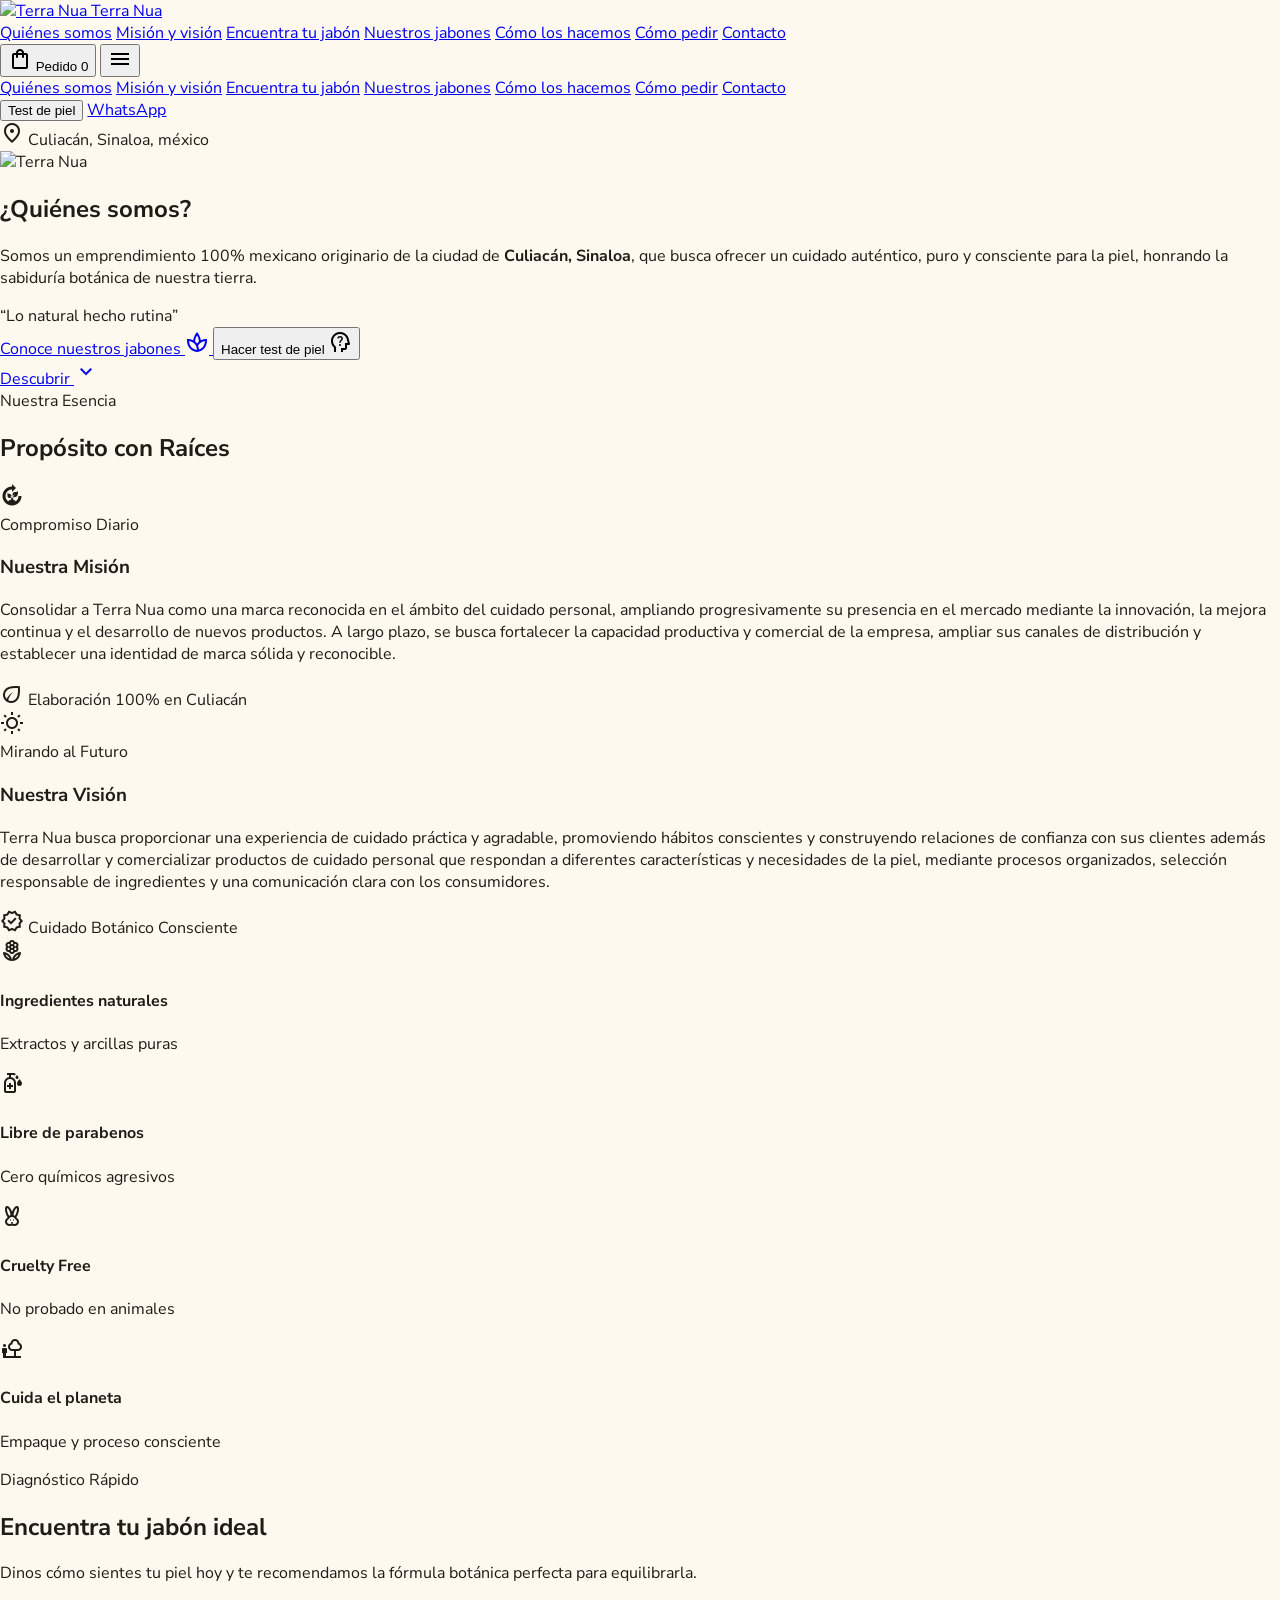
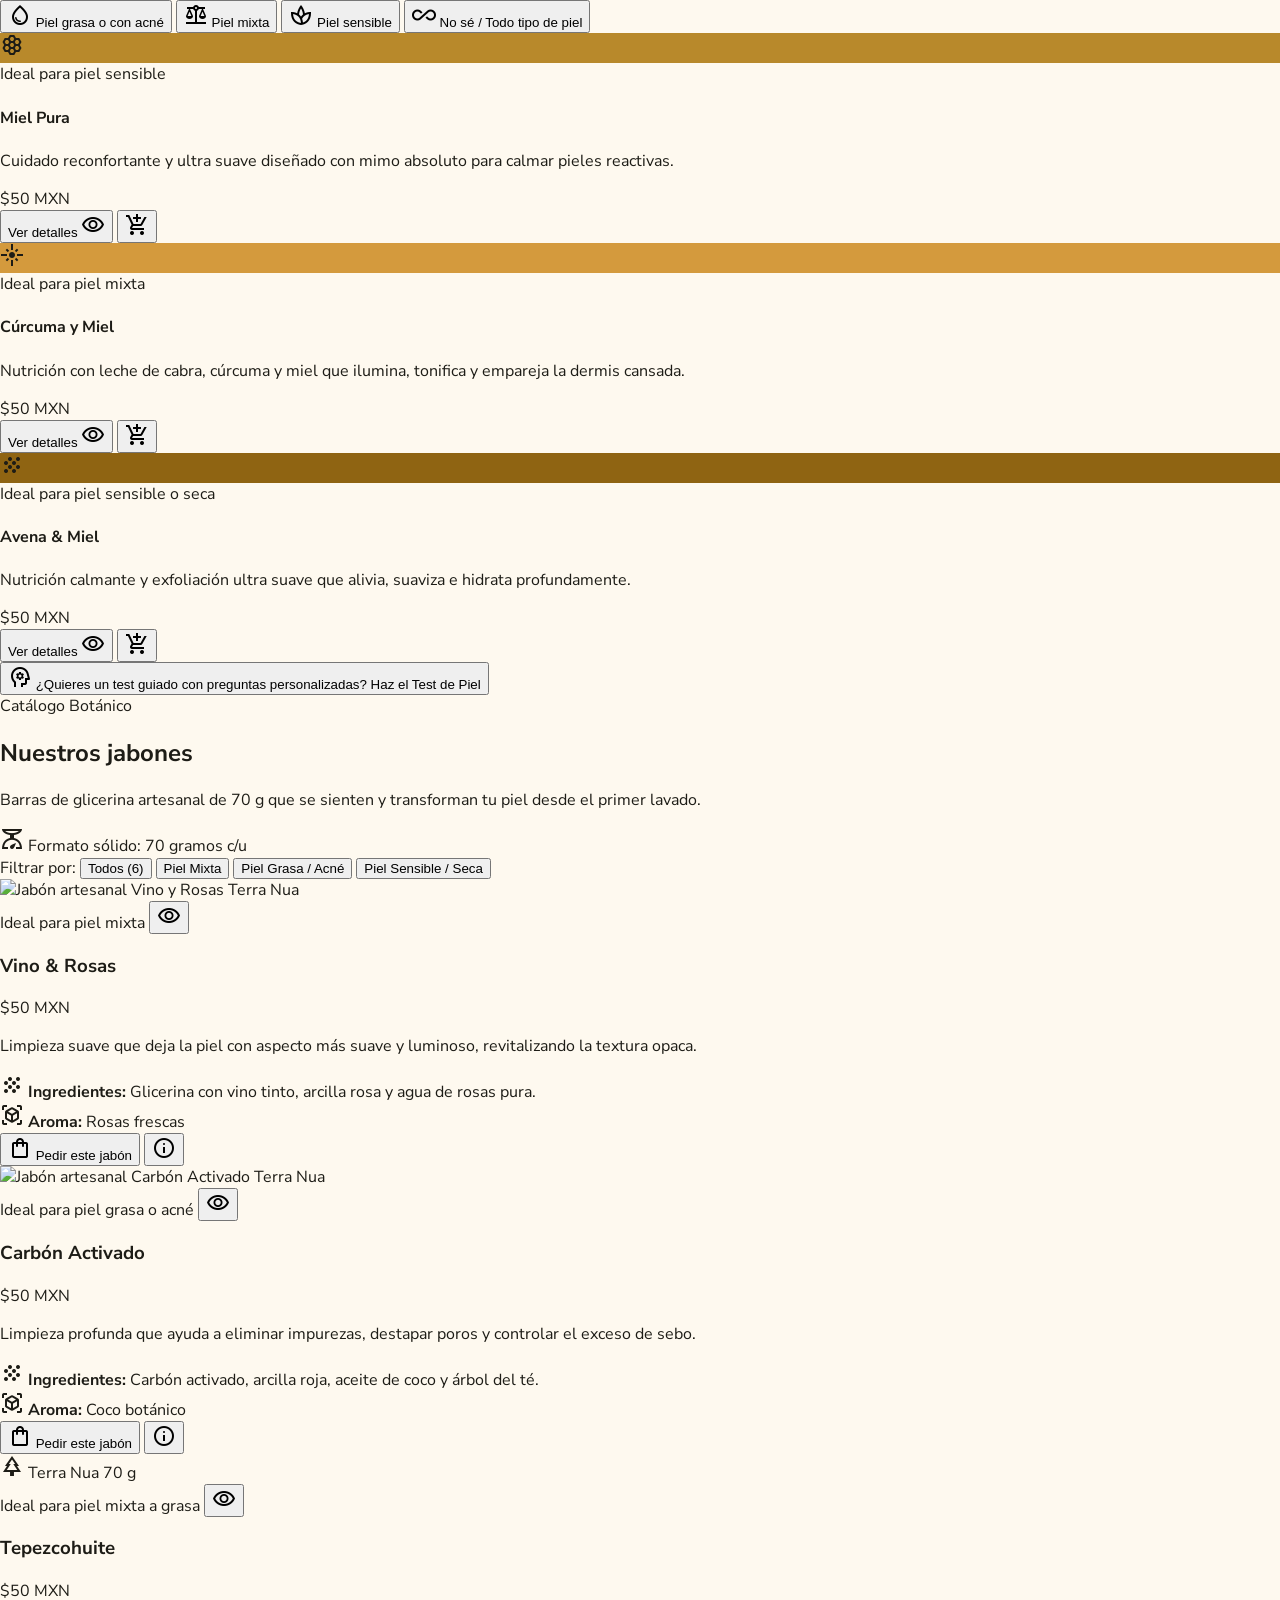
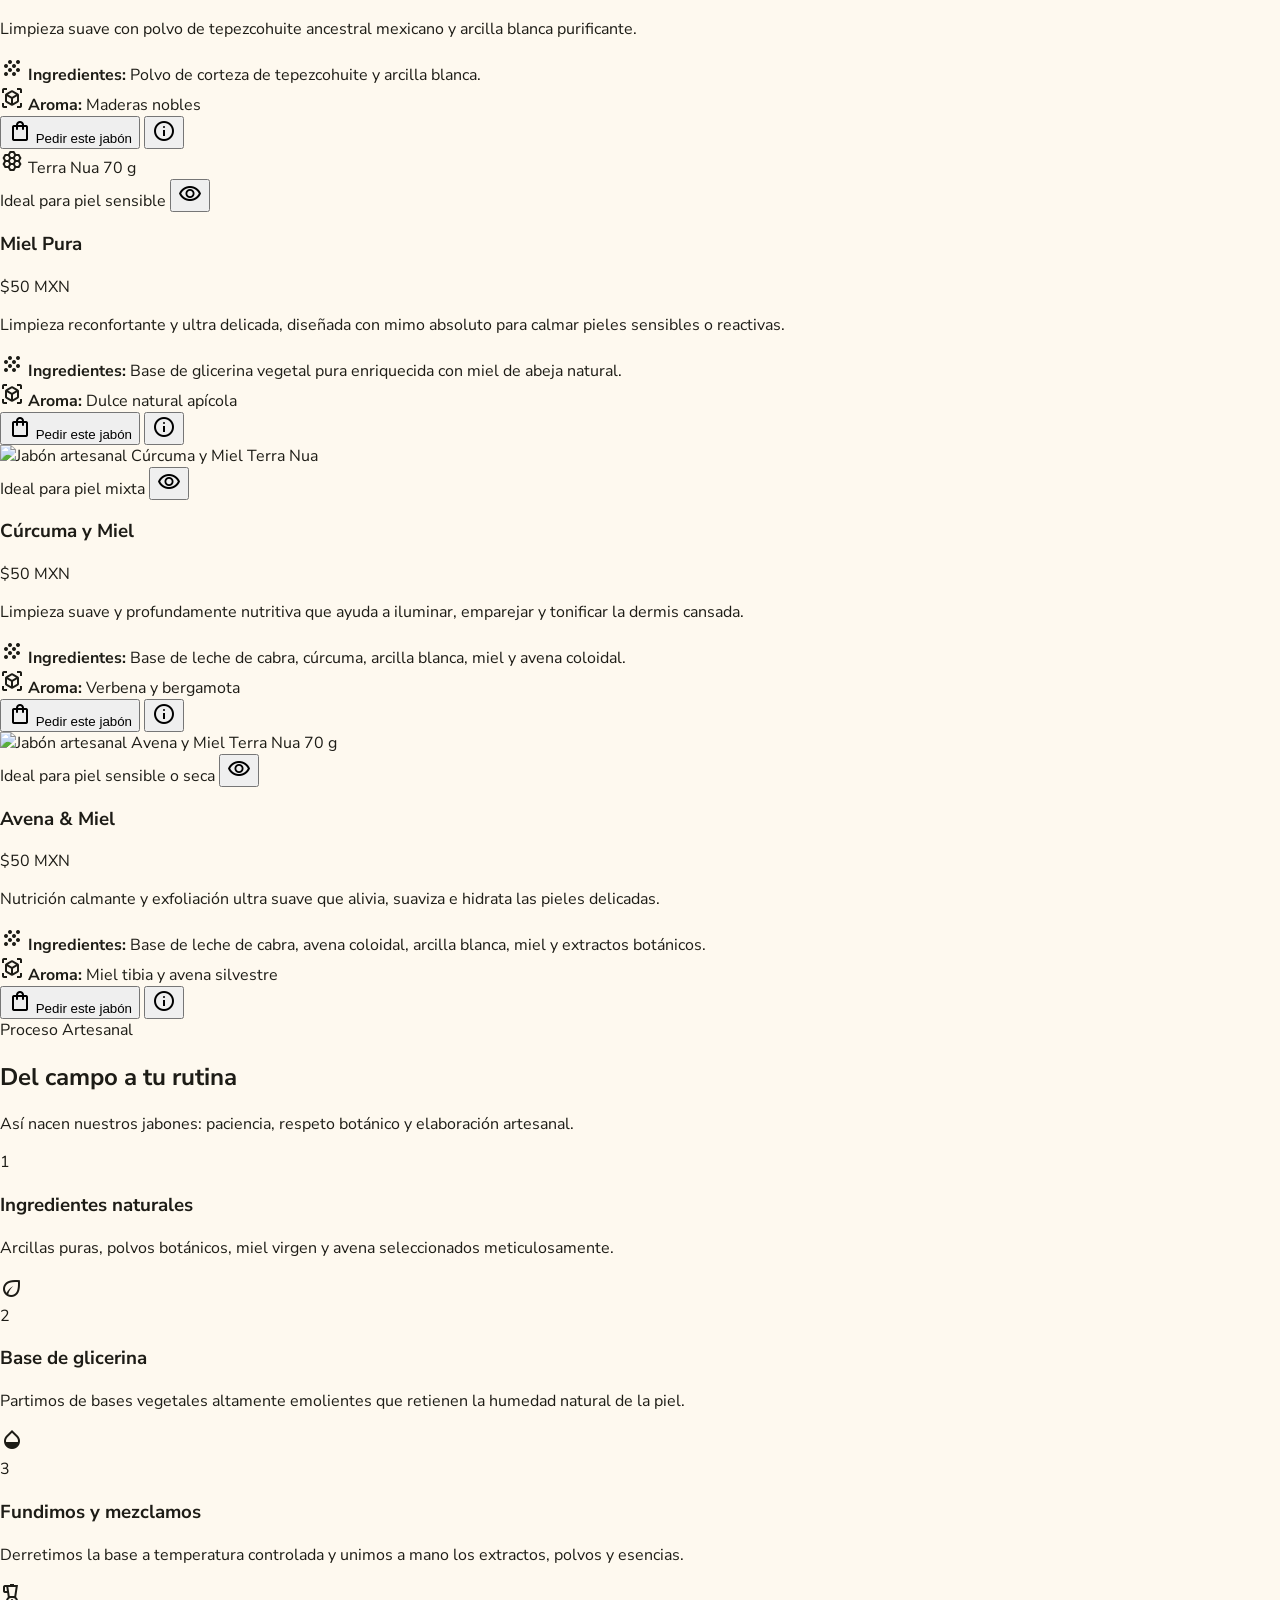
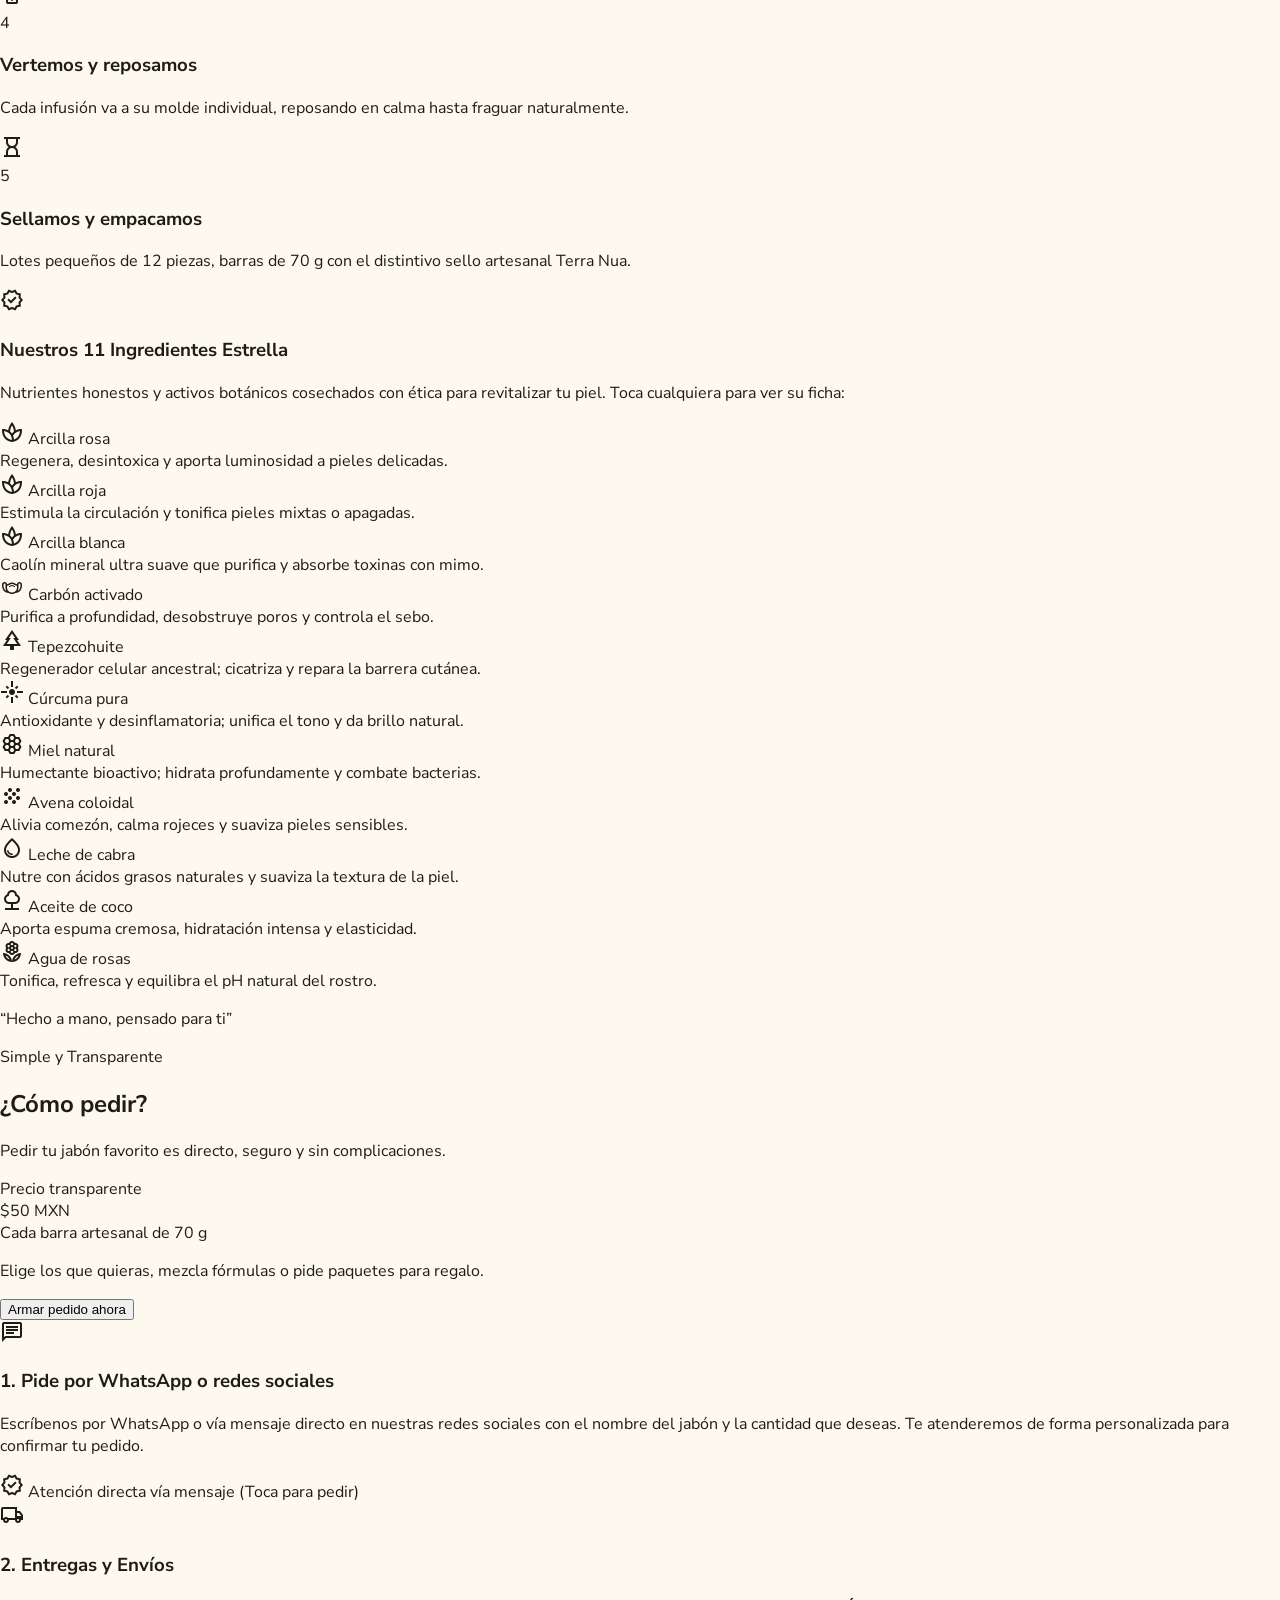
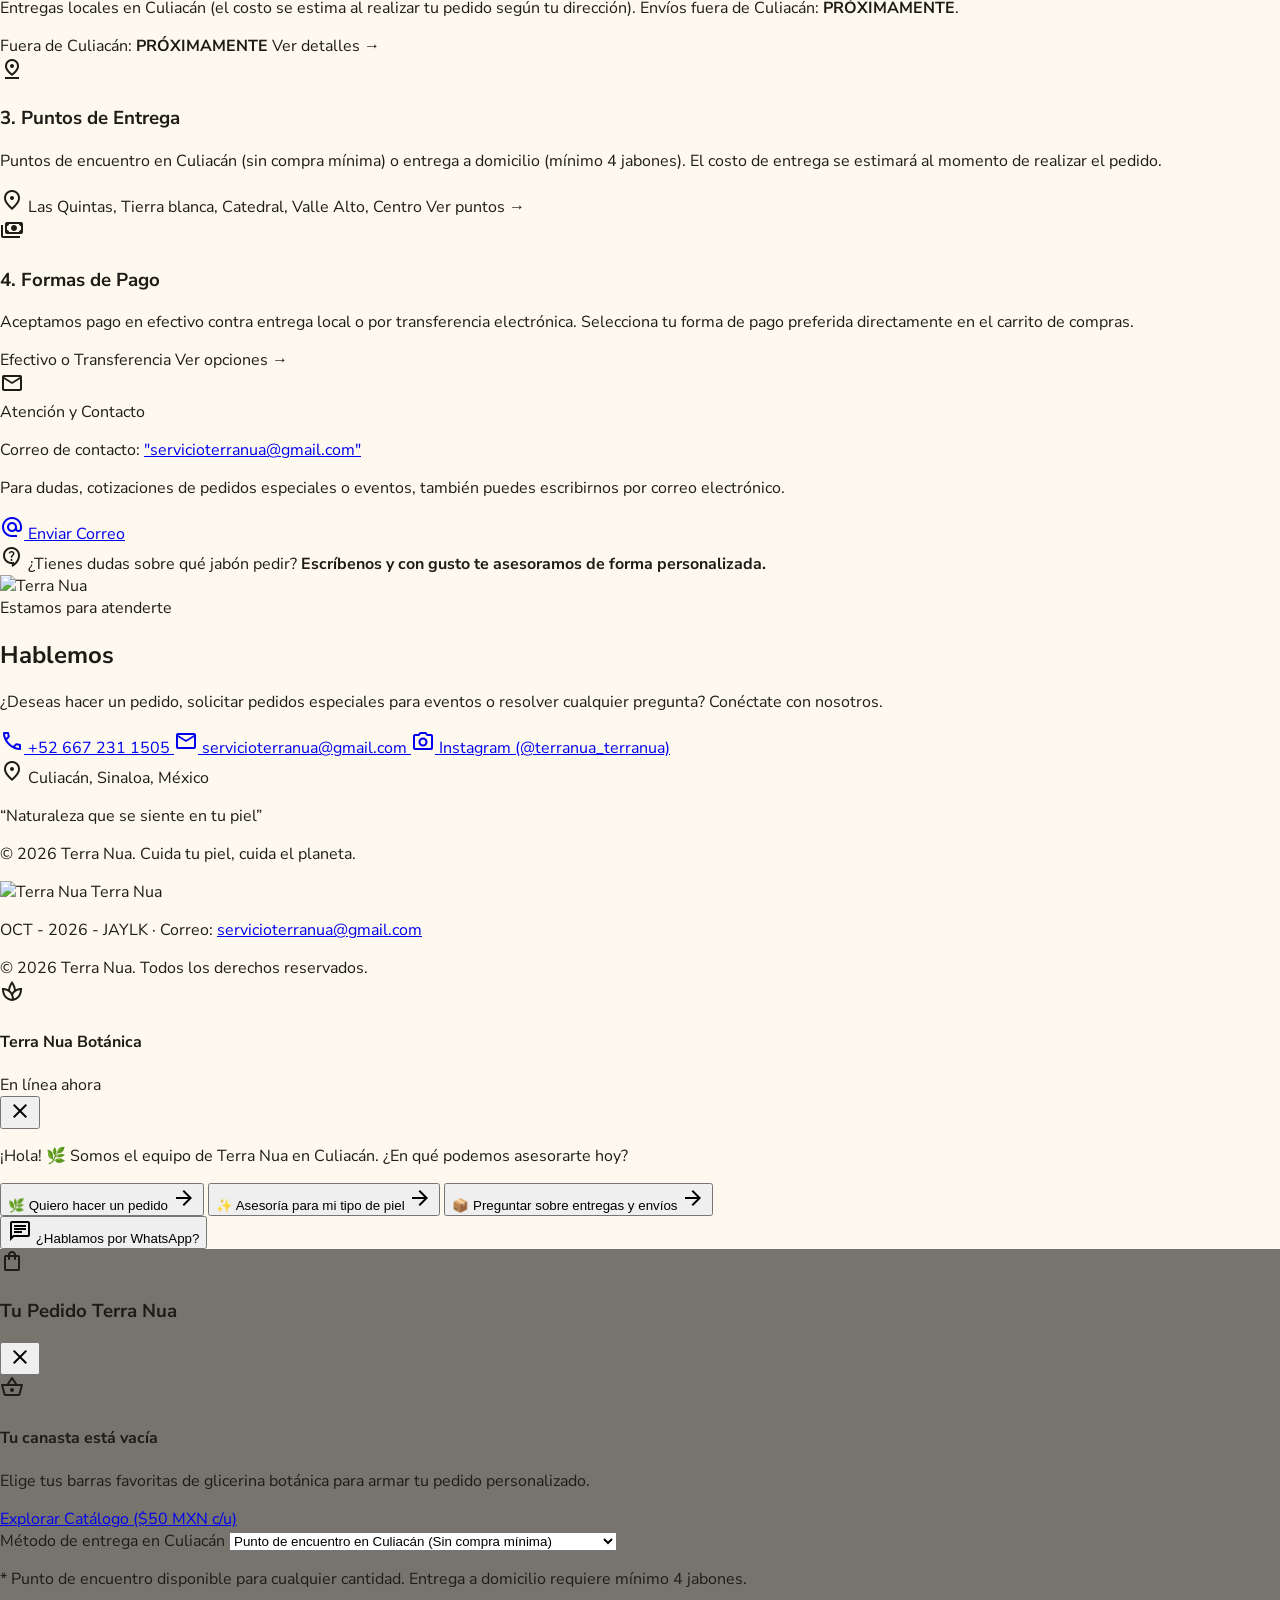
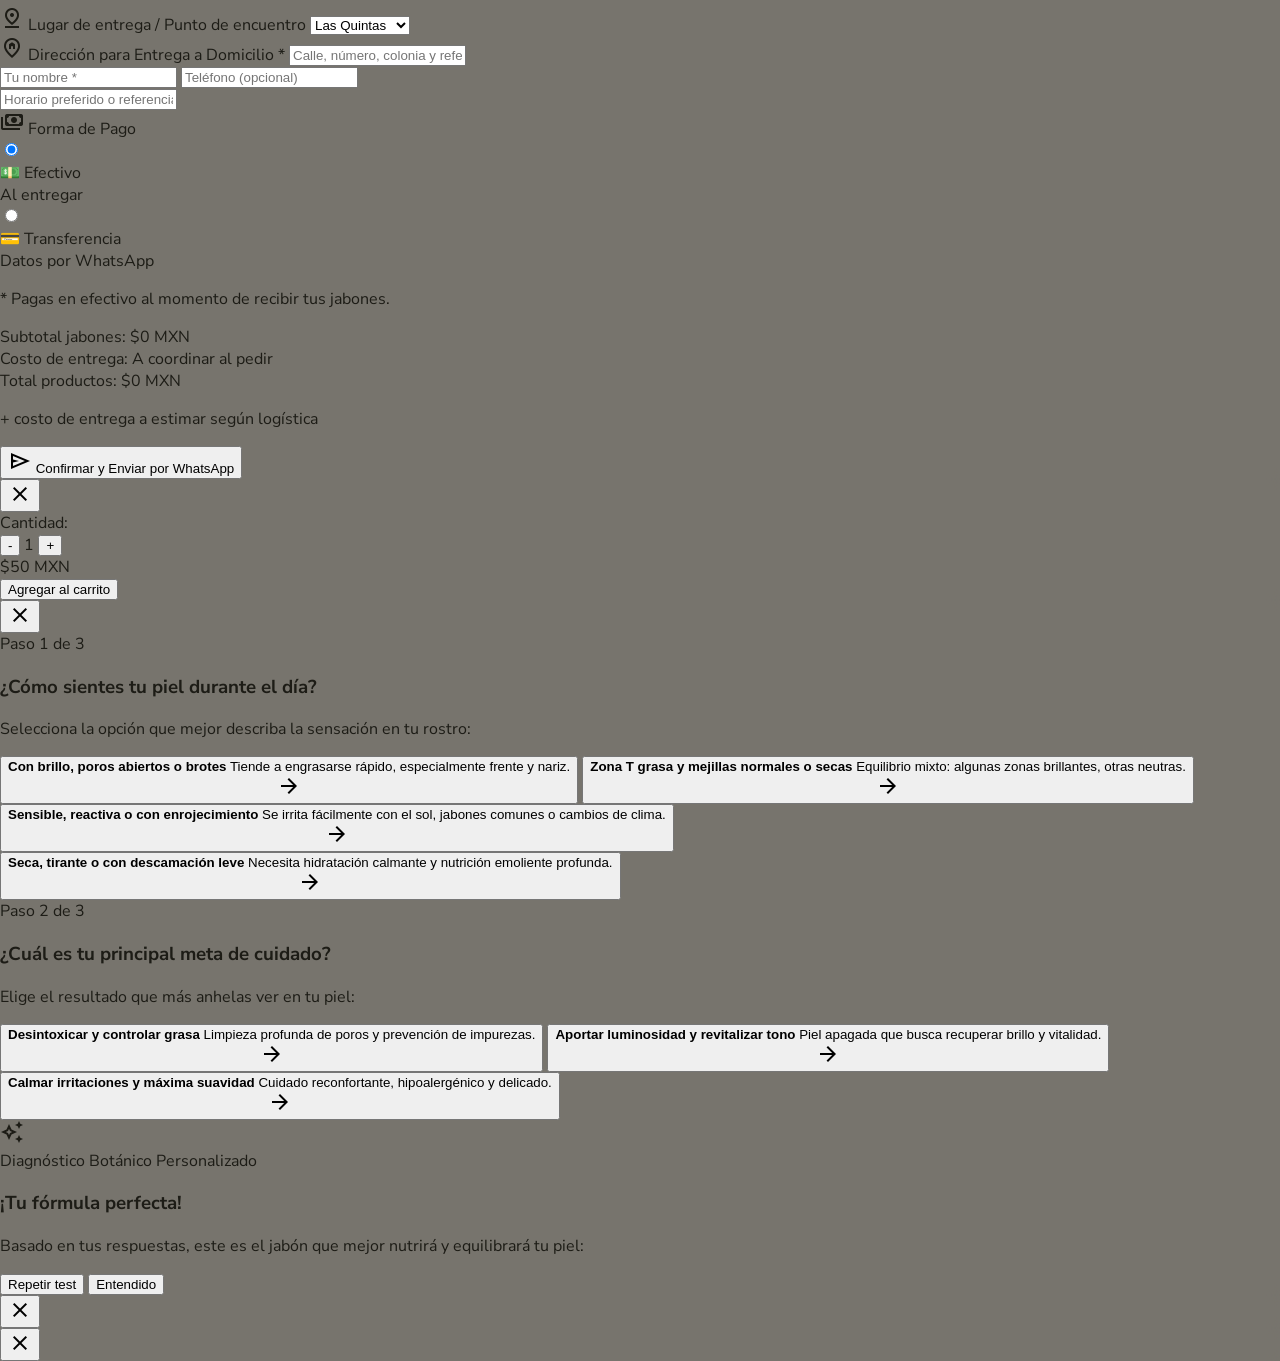
==== commit bb7e051e: "Add files via upload" ====
--- a/code.html
+++ b/code.html
@@ -1042,13 +1042,13 @@
                 </div>
                 <h3 class="font-headline-sm text-headline-sm text-primary mb-2">3. Puntos de Entrega</h3>
                 <p class="font-body-sm text-body-sm text-on-surface-variant leading-relaxed">
-                  Entregas a domicilio o en puntos de encuentro acordados en Culiacán. El costo de entrega se estimará al momento de realizar el pedido.
+                  Puntos de encuentro en Culiacán (sin compra mínima) o entrega a domicilio (mínimo 4 jabones). El costo de entrega se estimará al momento de realizar el pedido.
                 </p>
               </div>
               <div class="mt-4 pt-2 text-primary font-label-sm text-label-sm flex items-center justify-between">
                 <span class="flex items-center gap-1 text-on-surface-variant">
                   <span class="material-symbols-outlined text-sm text-secondary">location_on</span>
-                  <span>Culiacán: Fórum, Ceiba, Centro o domicilio</span>
+                  <span>Las Quintas, Tierra blanca, Catedral, Valle Alto, Centro</span>
                 </span>
                 <span class="text-secondary font-bold text-xs">Ver puntos →</span>
               </div>
@@ -1062,11 +1062,11 @@
                 </div>
                 <h3 class="font-headline-sm text-headline-sm text-primary mb-2">4. Formas de Pago</h3>
                 <p class="font-body-sm text-body-sm text-on-surface-variant leading-relaxed">
-                  Aceptamos pago en efectivo contra entrega local. Para pago con transferencia electrónica, pregúntanos por WhatsApp al levantar tu pedido.
+                  Aceptamos pago en efectivo contra entrega local o por transferencia electrónica. Selecciona tu forma de pago preferida directamente en el carrito de compras.
                 </p>
               </div>
               <div class="mt-4 pt-2 text-on-surface-variant font-label-sm text-label-sm flex items-center justify-between">
-                <span class="text-primary font-semibold">Transferencia: preguntar por WhatsApp</span>
+                <span class="text-primary font-semibold">Efectivo o Transferencia</span>
                 <span class="text-secondary font-bold text-xs">Ver opciones →</span>
               </div>
             </div>
@@ -1252,26 +1252,86 @@
         </div>
 
         <!-- Footer del Carrito con Formularios y Checkout de WhatsApp -->
-        <div class="p-6 border-t border-surface-container bg-surface-container-low space-y-4">
+        <div class="p-5 sm:p-6 border-t border-surface-container bg-surface-container-low space-y-3.5 max-h-[60vh] overflow-y-auto">
           
+          <!-- Banner dinámico de Compra Mínima para Entrega a Domicilio -->
+          <div id="cart-min-order-notice" class="p-3 rounded-xl bg-surface-container border border-outline-variant/30 text-xs hidden">
+            <!-- Renderizado dinámicamente -->
+          </div>
+
           <!-- Selector de Método de Entrega -->
           <div>
             <label class="block text-xs font-bold uppercase tracking-wider text-secondary mb-1">Método de entrega en Culiacán</label>
-            <select id="cart-delivery-method" onchange="updateCartTotals()" class="w-full p-2.5 text-sm bg-surface-container-lowest rounded-lg border border-surface-container text-on-surface font-semibold focus:outline-none focus:ring-2 focus:ring-primary">
-              <option value="local">Entrega a domicilio en Culiacán (Costo a estimar al pedir)</option>
-              <option value="recoger">Punto de encuentro en Culiacán (A coordinar al pedir)</option>
+            <select id="cart-delivery-method" onchange="onDeliveryMethodChange()" class="w-full p-2.5 text-sm bg-surface-container-lowest rounded-lg border border-surface-container text-on-surface font-semibold focus:outline-none focus:ring-2 focus:ring-primary">
+              <option value="recoger">Punto de encuentro en Culiacán (Sin compra mínima)</option>
+              <option value="local">Entrega a domicilio en Culiacán (Mínimo 4 jabones)</option>
               <option value="nacional" disabled>Envíos fuera de Culiacán (PRÓXIMAMENTE)</option>
             </select>
-            <p class="text-[11px] text-on-surface-variant mt-1.5 leading-tight italic">
-              * El costo de entrega local no es fijo y se estimará una vez que proporciones tu dirección al confirmar el pedido.
+            <p id="delivery-method-hint" class="text-[11px] text-on-surface-variant mt-1 leading-tight italic">
+              * Punto de encuentro disponible para cualquier cantidad. Entrega a domicilio requiere mínimo 4 jabones.
             </p>
           </div>
 
+          <!-- Selector de Punto de Encuentro (visible para Punto de encuentro) -->
+          <div id="cart-pickup-container">
+            <label class="block text-xs font-bold uppercase tracking-wider text-secondary mb-1 flex items-center gap-1">
+              <span class="material-symbols-outlined text-sm">pin_drop</span>
+              <span>Lugar de entrega / Punto de encuentro</span>
+            </label>
+            <select id="cart-pickup-point" class="w-full p-2.5 text-sm bg-surface-container-lowest rounded-lg border border-surface-container text-on-surface font-medium focus:outline-none focus:ring-2 focus:ring-primary">
+              <option value="Las Quintas">Las Quintas</option>
+              <option value="Tierra blanca">Tierra blanca</option>
+              <option value="Catedral">Catedral</option>
+              <option value="Valle Alto">Valle Alto</option>
+              <option value="Centro">Centro</option>
+            </select>
+          </div>
+
+          <!-- Dirección para Entrega a Domicilio (visible para Entrega a domicilio) -->
+          <div id="cart-address-container" class="hidden">
+            <label class="block text-xs font-bold uppercase tracking-wider text-secondary mb-1 flex items-center gap-1">
+              <span class="material-symbols-outlined text-sm">home_pin</span>
+              <span>Dirección para Entrega a Domicilio *</span>
+            </label>
+            <input type="text" id="order-customer-address" placeholder="Calle, número, colonia y referencias de tu domicilio" class="w-full px-3 py-2 text-sm bg-surface-container-lowest rounded-lg border border-surface-container focus:outline-none focus:ring-2 focus:ring-primary">
+          </div>
+
           <!-- Campos de Contacto -->
-          <div class="grid grid-cols-1 gap-2">
-            <input type="text" id="order-customer-name" placeholder="Tu nombre y apellido *" class="w-full px-3 py-2 text-sm bg-surface-container-lowest rounded-lg border border-surface-container focus:outline-none focus:ring-2 focus:ring-primary">
-            <input type="text" id="order-customer-phone" placeholder="Teléfono de contacto (opcional)" class="w-full px-3 py-2 text-sm bg-surface-container-lowest rounded-lg border border-surface-container focus:outline-none focus:ring-2 focus:ring-primary">
-            <input type="text" id="order-customer-notes" placeholder="Dirección para entrega / Punto preferido en Culiacán *" class="w-full px-3 py-2 text-sm bg-surface-container-lowest rounded-lg border border-surface-container focus:outline-none focus:ring-2 focus:ring-primary">
+          <div class="grid grid-cols-1 sm:grid-cols-2 gap-2">
+            <input type="text" id="order-customer-name" placeholder="Tu nombre *" class="w-full px-3 py-2 text-sm bg-surface-container-lowest rounded-lg border border-surface-container focus:outline-none focus:ring-2 focus:ring-primary">
+            <input type="text" id="order-customer-phone" placeholder="Teléfono (opcional)" class="w-full px-3 py-2 text-sm bg-surface-container-lowest rounded-lg border border-surface-container focus:outline-none focus:ring-2 focus:ring-primary">
+          </div>
+          <input type="text" id="order-customer-notes" placeholder="Horario preferido o referencias adicionales (opcional)" class="w-full px-3 py-2 text-sm bg-surface-container-lowest rounded-lg border border-surface-container focus:outline-none focus:ring-2 focus:ring-primary">
+
+          <!-- Selector de Forma de Pago -->
+          <div class="pt-1">
+            <label class="block text-xs font-bold uppercase tracking-wider text-secondary mb-1.5 flex items-center gap-1">
+              <span class="material-symbols-outlined text-sm">payments</span>
+              <span>Forma de Pago</span>
+            </label>
+            <div class="grid grid-cols-2 gap-2" id="payment-methods-group">
+              <label id="payment-label-efectivo" class="cursor-pointer flex items-center gap-2 p-2.5 rounded-lg border-2 border-primary bg-primary/5 transition-all">
+                <input type="radio" name="cart-payment-method" value="efectivo" checked onchange="onPaymentMethodChange()" class="accent-primary w-4 h-4 text-primary">
+                <div class="text-xs">
+                  <div class="font-bold text-primary flex items-center gap-1">
+                    <span>💵 Efectivo</span>
+                  </div>
+                  <div class="text-[10px] text-on-surface-variant leading-tight">Al entregar</div>
+                </div>
+              </label>
+              <label id="payment-label-transferencia" class="cursor-pointer flex items-center gap-2 p-2.5 rounded-lg border border-surface-container bg-surface-container-lowest hover:border-primary transition-all">
+                <input type="radio" name="cart-payment-method" value="transferencia" onchange="onPaymentMethodChange()" class="accent-primary w-4 h-4 text-primary">
+                <div class="text-xs">
+                  <div class="font-bold text-primary flex items-center gap-1">
+                    <span>💳 Transferencia</span>
+                  </div>
+                  <div class="text-[10px] text-on-surface-variant leading-tight">Datos por WhatsApp</div>
+                </div>
+              </label>
+            </div>
+            <p id="payment-method-hint" class="text-[11px] text-on-surface-variant mt-1.5 leading-tight italic">
+              * Pagas en efectivo al momento de recibir tus jabones.
+            </p>
           </div>
 
           <!-- Subtotales y Totales -->
@@ -1282,13 +1342,13 @@
             </div>
             <div class="flex justify-between text-on-surface-variant">
               <span>Costo de entrega:</span>
-              <span id="cart-shipping-cost" class="font-semibold text-secondary">A estimar al pedir</span>
-            </div>
-            <div class="flex justify-between text-base font-bold text-primary pt-2 border-t border-surface-container">
+              <span id="cart-shipping-cost" class="font-semibold text-secondary">A coordinar al pedir</span>
+            </div>
+            <div class="flex justify-between text-base font-bold text-primary pt-1.5 border-t border-surface-container">
               <span>Total productos:</span>
               <span id="cart-total" class="text-secondary font-title-lg text-title-lg">$0 MXN</span>
             </div>
-            <p class="text-[11px] text-on-surface-variant text-right italic">+ costo de entrega a estimar según tu ubicación</p>
+            <p class="text-[11px] text-on-surface-variant text-right italic">+ costo de entrega a estimar según logística</p>
           </div>
 
           <!-- Botón de Envío de Pedido a WhatsApp -->
@@ -1296,12 +1356,6 @@
             <span class="material-symbols-outlined text-xl">send</span>
             <span>Confirmar y Enviar por WhatsApp</span>
           </button>
-
-          <div class="text-center pt-1">
-            <p class="text-xs text-on-surface-variant">
-              💳 ¿Pago con transferencia? <strong>Pregunta por WhatsApp al levantar tu pedido.</strong>
-            </p>
-          </div>
 
         </div>
 
@@ -1805,15 +1859,123 @@
       updateCartTotals();
     }
 
+    function onDeliveryMethodChange() {
+      const methodSelect = document.getElementById('cart-delivery-method');
+      const pickupContainer = document.getElementById('cart-pickup-container');
+      const addressContainer = document.getElementById('cart-address-container');
+      const hint = document.getElementById('delivery-method-hint');
+      const totalCount = cart.reduce((acc, item) => acc + item.quantity, 0);
+
+      if (!methodSelect) return;
+      const method = methodSelect.value;
+
+      if (method === 'local') {
+        if (totalCount < 4) {
+          showNotification('La entrega a domicilio requiere mínimo 4 jabones. Elige un punto de encuentro o agrega más jabones.');
+          methodSelect.value = 'recoger';
+          if (pickupContainer) pickupContainer.classList.remove('hidden');
+          if (addressContainer) addressContainer.classList.add('hidden');
+          if (hint) hint.textContent = '* Punto de encuentro disponible para cualquier cantidad. Entrega a domicilio requiere mínimo 4 jabones.';
+          updateCartTotals();
+          return;
+        }
+        if (pickupContainer) pickupContainer.classList.add('hidden');
+        if (addressContainer) addressContainer.classList.remove('hidden');
+        if (hint) hint.textContent = '* El costo de entrega se estimará según tu dirección al coordinar el pedido.';
+      } else {
+        if (pickupContainer) pickupContainer.classList.remove('hidden');
+        if (addressContainer) addressContainer.classList.add('hidden');
+        if (hint) hint.textContent = '* Elige tu punto de encuentro preferido (Las Quintas, Tierra blanca, Catedral, Valle Alto o Centro).';
+      }
+
+      updateCartTotals();
+    }
+
+    function onPaymentMethodChange() {
+      const paymentRadio = document.querySelector('input[name="cart-payment-method"]:checked');
+      const hint = document.getElementById('payment-method-hint');
+      const labelEfectivo = document.getElementById('payment-label-efectivo');
+      const labelTransferencia = document.getElementById('payment-label-transferencia');
+      
+      const val = paymentRadio ? paymentRadio.value : 'efectivo';
+
+      if (val === 'transferencia') {
+        if (hint) hint.textContent = '* Te compartiremos los datos bancarios por WhatsApp al confirmar tu pedido.';
+        if (labelTransferencia) {
+          labelTransferencia.className = 'cursor-pointer flex items-center gap-2 p-2.5 rounded-lg border-2 border-primary bg-primary/5 transition-all';
+        }
+        if (labelEfectivo) {
+          labelEfectivo.className = 'cursor-pointer flex items-center gap-2 p-2.5 rounded-lg border border-surface-container bg-surface-container-lowest hover:border-primary transition-all';
+        }
+      } else {
+        if (hint) hint.textContent = '* Pagas en efectivo al momento de recibir tus jabones.';
+        if (labelEfectivo) {
+          labelEfectivo.className = 'cursor-pointer flex items-center gap-2 p-2.5 rounded-lg border-2 border-primary bg-primary/5 transition-all';
+        }
+        if (labelTransferencia) {
+          labelTransferencia.className = 'cursor-pointer flex items-center gap-2 p-2.5 rounded-lg border border-surface-container bg-surface-container-lowest hover:border-primary transition-all';
+        }
+      }
+    }
+
     function updateCartTotals() {
       const subtotalEl = document.getElementById('cart-subtotal');
       const shippingEl = document.getElementById('cart-shipping-cost');
       const totalEl = document.getElementById('cart-total');
       const methodSelect = document.getElementById('cart-delivery-method');
+      const noticeContainer = document.getElementById('cart-min-order-notice');
+      const pickupContainer = document.getElementById('cart-pickup-container');
+      const addressContainer = document.getElementById('cart-address-container');
 
       const subtotal = cart.reduce((acc, item) => acc + (item.price * item.quantity), 0);
-      let shippingText = 'A estimar al pedir';
-
+      const totalCount = cart.reduce((acc, item) => acc + item.quantity, 0);
+
+      // Actualizar opciones del select de entrega según cantidad
+      if (methodSelect) {
+        const localOption = methodSelect.querySelector('option[value="local"]');
+        if (localOption) {
+          if (totalCount < 4) {
+            localOption.textContent = `Entrega a domicilio en Culiacán (Mínimo 4 jabones - Faltan ${4 - totalCount})`;
+            if (methodSelect.value === 'local') {
+              methodSelect.value = 'recoger';
+              if (pickupContainer) pickupContainer.classList.remove('hidden');
+              if (addressContainer) addressContainer.classList.add('hidden');
+            }
+          } else {
+            localOption.textContent = 'Entrega a domicilio en Culiacán (Mínimo 4 jabones cumplido)';
+          }
+        }
+      }
+
+      // Banner dinámico de compra mínima
+      if (noticeContainer) {
+        if (cart.length === 0) {
+          noticeContainer.classList.add('hidden');
+          noticeContainer.innerHTML = '';
+        } else if (totalCount < 4) {
+          noticeContainer.classList.remove('hidden');
+          noticeContainer.className = 'p-3 rounded-xl bg-surface-container border border-secondary/25 text-xs flex items-start gap-2.5';
+          noticeContainer.innerHTML = `
+            <span class="material-symbols-outlined text-secondary text-lg shrink-0 mt-0.5">storefront</span>
+            <div class="leading-snug text-on-surface-variant">
+              <strong class="text-primary block font-bold mb-0.5">Compra mínima para entrega a domicilio: 4 jabones</strong>
+              Llevas <strong>${totalCount} ${totalCount === 1 ? 'jabón' : 'jabones'}</strong> (te faltan <strong>${4 - totalCount}</strong> para envío a domicilio). Puedes pasar por tu pedido sin compra mínima en alguno de nuestros puntos de encuentro: <em>Las Quintas, Tierra blanca, Catedral, Valle Alto o Centro</em>.
+            </div>
+          `;
+        } else {
+          noticeContainer.classList.remove('hidden');
+          noticeContainer.className = 'p-3 rounded-xl bg-primary/10 border border-primary/20 text-xs flex items-start gap-2.5';
+          noticeContainer.innerHTML = `
+            <span class="material-symbols-outlined text-primary text-lg shrink-0 mt-0.5">verified</span>
+            <div class="leading-snug text-primary">
+              <strong class="block font-bold mb-0.5">¡Tu pedido califica para Entrega a Domicilio!</strong>
+              Llevas <strong>${totalCount} jabones</strong>. Puedes recibir en tu domicilio o elegir punto de encuentro según tu preferencia.
+            </div>
+          `;
+        }
+      }
+
+      let shippingText = 'A coordinar al pedir';
       if (methodSelect) {
         const method = methodSelect.value;
         if (method === 'local') {
@@ -1826,7 +1988,7 @@
       }
 
       if (subtotalEl) subtotalEl.textContent = `$${subtotal} MXN`;
-      if (shippingEl) shippingEl.textContent = subtotal > 0 ? shippingText : 'A estimar al pedir';
+      if (shippingEl) shippingEl.textContent = subtotal > 0 ? shippingText : 'A coordinar al pedir';
       if (totalEl) totalEl.textContent = subtotal > 0 ? `$${subtotal} MXN` : '$0 MXN';
     }
 
@@ -1835,6 +1997,8 @@
       if (drawer) {
         drawer.classList.remove('hidden');
         renderCartUI();
+        onDeliveryMethodChange();
+        onPaymentMethodChange();
         document.body.style.overflow = 'hidden';
       }
     }
@@ -1854,11 +2018,46 @@
         return;
       }
 
+      const totalCount = cart.reduce((acc, item) => acc + item.quantity, 0);
       const name = document.getElementById('order-customer-name')?.value.trim() || 'Cliente';
       const phone = document.getElementById('order-customer-phone')?.value.trim();
       const notes = document.getElementById('order-customer-notes')?.value.trim();
       const methodSelect = document.getElementById('cart-delivery-method');
-      const methodText = methodSelect?.options[methodSelect.selectedIndex]?.text || 'Entrega en Culiacán (Costo a estimar al pedir)';
+      const method = methodSelect ? methodSelect.value : 'recoger';
+
+      // Validación de compra mínima para entrega a domicilio
+      if (method === 'local' && totalCount < 4) {
+        showNotification('La entrega a domicilio requiere mínimo 4 jabones. Elige un punto de encuentro o agrega más jabones.');
+        if (methodSelect) methodSelect.value = 'recoger';
+        onDeliveryMethodChange();
+        return;
+      }
+
+      // Datos de entrega
+      let deliveryDetails = '';
+      let deliveryTitle = '';
+      if (method === 'local') {
+        const address = document.getElementById('order-customer-address')?.value.trim();
+        if (!address) {
+          showNotification('Por favor escribe tu dirección para la entrega a domicilio.');
+          document.getElementById('order-customer-address')?.focus();
+          return;
+        }
+        deliveryTitle = `Entrega a domicilio en Culiacán (Mínimo de 4 cumplido: ${totalCount} jabones)`;
+        deliveryDetails = `*DIRECCIÓN DE ENTREGA:* ${address}\n*COSTO DE ENTREGA:* Se estimará según tu dirección al coordinar pedido`;
+      } else {
+        const pickupPoint = document.getElementById('cart-pickup-point')?.value || 'Punto por acordar';
+        deliveryTitle = 'Punto de encuentro en Culiacán (Sin compra mínima)';
+        deliveryDetails = `*PUNTO DE ENCUENTRO SELECCIONADO:* ${pickupPoint}\n*COSTO DE ENTREGA:* A coordinar fecha y hora al confirmar pedido`;
+      }
+
+      // Forma de pago
+      const paymentRadio = document.querySelector('input[name="cart-payment-method"]:checked');
+      const paymentMethod = paymentRadio ? paymentRadio.value : 'efectivo';
+      const paymentText = paymentMethod === 'transferencia' 
+        ? 'Transferencia electrónica (solicitaré datos bancarios por WhatsApp)' 
+        : 'Efectivo contra entrega (al momento de recibir)';
+      const paymentClosing = paymentMethod === 'transferencia' ? 'Transferencia' : 'Efectivo';
 
       const subtotal = cart.reduce((acc, item) => acc + (item.price * item.quantity), 0);
 
@@ -1872,13 +2071,14 @@
       message += `Hola, me gustaría solicitar el siguiente pedido de jabones artesanales:\n\n`;
       message += `*CLIENTE:* ${name}\n`;
       if (phone) message += `*TELÉFONO:* ${phone}\n`;
-      message += `\n*DETALLE DEL PEDIDO:*\n${itemsBreakdown}\n`;
-      message += `*MÉTODO DE ENTREGA:* ${methodText}\n`;
+      message += `\n*DETALLE DEL PEDIDO (${totalCount} ${totalCount === 1 ? 'jabón' : 'jabones'}):*\n${itemsBreakdown}\n`;
+      message += `*FORMA DE PAGO:* ${paymentText}\n`;
+      message += `*MÉTODO DE ENTREGA:* ${deliveryTitle}\n`;
+      message += `${deliveryDetails}\n`;
       message += `*SUBTOTAL JABONES:* $${subtotal} MXN\n`;
-      message += `*COSTO DE ENTREGA:* Se estimará con mi dirección al coordinar el pedido\n`;
       message += `*TOTAL JABONES:* $${subtotal} MXN (+ entrega por calcular)\n`;
-      if (notes) message += `\n*DIRECCIÓN / NOTAS:* ${notes}\n`;
-      message += `\nQuedo al pendiente para confirmar el costo de entrega, coordinar el pago (Efectivo / Transferencia por WhatsApp) y ultimar detalles. ¡Muchas gracias!`;
+      if (notes) message += `\n*NOTAS / HORARIO PREFERIDO:* ${notes}\n`;
+      message += `\nQuedo al pendiente para confirmar el costo de entrega, coordinar el pago (${paymentClosing}) y ultimar detalles. ¡Muchas gracias!`;
 
       const encodedMessage = encodeURIComponent(message);
       const whatsappUrl = `https://wa.me/526672311505?text=${encodedMessage}`;
@@ -2120,8 +2320,8 @@
                 <span class="material-symbols-outlined text-secondary text-base">location_on</span>
                 📍 Entregas Locales en Culiacán, Sinaloa
               </h4>
-              <p class="text-xs">
-                Realizamos entregas a domicilio y en puntos de encuentro acordados dentro de Culiacán. El costo de entrega es variable según la zona, distancia y tiempo; <strong>el precio se estimará al momento de realizar tu pedido</strong> una vez que proporciones tu dirección.
+              <p class="text-xs leading-relaxed">
+                Realizamos entregas a domicilio (con <strong>compra mínima de 4 jabones</strong>) y entregas en puntos de encuentro acordados (<strong>Las Quintas, Tierra blanca, Catedral, Valle Alto y Centro</strong>, sin mínimo de compra). El costo de entrega es variable según la zona, distancia y tiempo; <strong>el precio se estimará al momento de realizar tu pedido</strong> una vez acordada la dirección o punto.
               </p>
             </div>
             <div class="p-3 bg-surface-container rounded-xl border border-dashed border-secondary/40">
@@ -2132,7 +2332,7 @@
                 </h4>
                 <span class="px-2 py-0.5 rounded text-[10px] font-bold bg-secondary/15 text-secondary uppercase tracking-wider">Próximamente</span>
               </div>
-              <p class="text-xs">
+              <p class="text-xs leading-relaxed">
                 Aún no tenemos el alcance necesario como para realizar entregas fuera de la ciudad de Culiacán. En cuanto ampliemos nuestra cobertura logística lo estaremos anunciando. ¡Muy pronto!
               </p>
             </div>
@@ -2150,28 +2350,39 @@
               <span class="material-symbols-outlined text-2xl">pin_drop</span>
             </div>
             <div>
-              <span class="text-xs uppercase font-bold text-secondary tracking-wider">Entregas Personales</span>
+              <span class="text-xs uppercase font-bold text-secondary tracking-wider">Puntos de Encuentro</span>
               <h3 class="font-headline-sm text-xl text-primary font-bold">Puntos de Entrega en Culiacán</h3>
             </div>
           </div>
           <div class="space-y-3 text-sm text-on-surface-variant leading-relaxed">
-            <p>Podemos coordinar entregas personales en zonas concurridas y céntricas de Culiacán. La logística y posible costo de entrega se estimarán al momento de realizar tu pedido:</p>
+            <p>Puedes pasar por tu pedido en cualquiera de nuestros puntos de encuentro acordados dentro de Culiacán sin mínimo de compra. Si tu pedido es menor a 4 jabones, te damos la opción de recogerlo en uno de estos puntos:</p>
             <div class="space-y-2 text-xs">
               <div class="p-2.5 bg-surface-container rounded-lg flex items-center gap-2">
-                <span class="material-symbols-outlined text-secondary">storefront</span>
-                <span><strong>Plaza Fórum Culiacán</strong> (Área de café / acceso principal)</span>
+                <span class="material-symbols-outlined text-secondary text-lg">location_on</span>
+                <span><strong>Las Quintas</strong></span>
               </div>
               <div class="p-2.5 bg-surface-container rounded-lg flex items-center gap-2">
-                <span class="material-symbols-outlined text-secondary">domain</span>
-                <span><strong>Plaza Ceiba Culiacán</strong></span>
+                <span class="material-symbols-outlined text-secondary text-lg">location_on</span>
+                <span><strong>Tierra blanca</strong></span>
               </div>
               <div class="p-2.5 bg-surface-container rounded-lg flex items-center gap-2">
-                <span class="material-symbols-outlined text-secondary">location_city</span>
-                <span><strong>Centro Histórico de Culiacán</strong> (Plazuela Obregón / Catedral)</span>
-              </div>
+                <span class="material-symbols-outlined text-secondary text-lg">church</span>
+                <span><strong>Catedral</strong></span>
+              </div>
+              <div class="p-2.5 bg-surface-container rounded-lg flex items-center gap-2">
+                <span class="material-symbols-outlined text-secondary text-lg">location_on</span>
+                <span><strong>Valle Alto</strong></span>
+              </div>
+              <div class="p-2.5 bg-surface-container rounded-lg flex items-center gap-2">
+                <span class="material-symbols-outlined text-secondary text-lg">storefront</span>
+                <span><strong>Centro</strong></span>
+              </div>
+            </div>
+            <div class="p-3 bg-surface-container-high rounded-xl text-xs text-primary">
+              💡 <strong>Compra mínima para entrega a domicilio:</strong> Se requieren al menos <strong>4 jabones</strong> para entrega a domicilio en Culiacán. Para pedidos de 1 a 3 jabones, te invitamos a elegir alguno de los puntos de encuentro anteriores.
             </div>
             <p class="text-xs text-on-surface-variant italic">
-              * El día, hora exacta y costo de entrega se coordinan cómodamente vía WhatsApp al confirmar tu pedido.
+              * El día, hora exacta y posible costo de entrega se coordinan cómodamente vía WhatsApp al confirmar tu pedido.
             </p>
           </div>
           <div class="mt-6 flex justify-end">
@@ -2193,20 +2404,25 @@
           </div>
           <div class="space-y-3 text-sm text-on-surface-variant leading-relaxed">
             <div class="p-4 bg-surface-container rounded-xl border border-surface-container-high">
-              <div class="text-xs font-bold uppercase tracking-wider text-secondary mb-2 flex items-center gap-1.5">
+              <div class="text-xs font-bold uppercase tracking-wider text-secondary mb-1.5 flex items-center gap-1.5">
+                <span class="material-symbols-outlined text-base">payments</span>
+                <span>1. Efectivo al Momento de Entregar</span>
+              </div>
+              <p class="text-xs text-on-surface-variant leading-relaxed">
+                Pagas en efectivo al recibir tus jabones, ya sea en entrega a domicilio o en el punto de encuentro seleccionado en Culiacán.
+              </p>
+            </div>
+            <div class="p-4 bg-surface-container rounded-xl border border-surface-container-high">
+              <div class="text-xs font-bold uppercase tracking-wider text-secondary mb-1.5 flex items-center gap-1.5">
                 <span class="material-symbols-outlined text-base">account_balance</span>
-                <span>Pago con Transferencia</span>
+                <span>2. Pago con Transferencia Electrónica</span>
               </div>
               <p class="text-xs text-on-surface-variant leading-relaxed mb-3">
-                Si deseas pagar mediante transferencia electrónica, por favor pregúntanos directamente por WhatsApp al levantar tu pedido y con gusto te brindaremos la información correspondiente.
+                Puedes seleccionar <strong>Transferencia</strong> en tu carrito. Al confirmar tu pedido por WhatsApp te proporcionaremos los datos bancarios para realizar tu transferencia electrónica de manera rápida y segura.
               </p>
-              <button onclick="openWhatsAppChat('Hola Terra Nua, me gustaría solicitar los datos para pagar por transferencia mi pedido.'); closeInfoModal();" class="inline-flex items-center gap-1.5 px-3.5 py-2 rounded-lg bg-[#25D366] text-white text-xs font-bold hover:opacity-90 transition-opacity shadow-xs">
-                <span class="material-symbols-outlined text-sm">chat</span> Preguntar por WhatsApp
+              <button onclick="openWhatsAppChat('Hola Terra Nua, me gustaría solicitar informes sobre el pago por transferencia.'); closeInfoModal();" class="inline-flex items-center gap-1.5 px-3.5 py-2 rounded-lg bg-[#25D366] text-white text-xs font-bold hover:opacity-90 transition-opacity shadow-xs">
+                <span class="material-symbols-outlined text-sm">chat</span> Consultar por WhatsApp
               </button>
-            </div>
-            <div class="p-3 bg-surface-container rounded-xl text-xs">
-              <strong class="text-primary block mb-1">Efectivo contra entrega:</strong>
-              <span>Aceptamos efectivo exacto al momento de entregarte tus jabones en Culiacán.</span>
             </div>
           </div>
           <div class="mt-6 flex justify-end">
